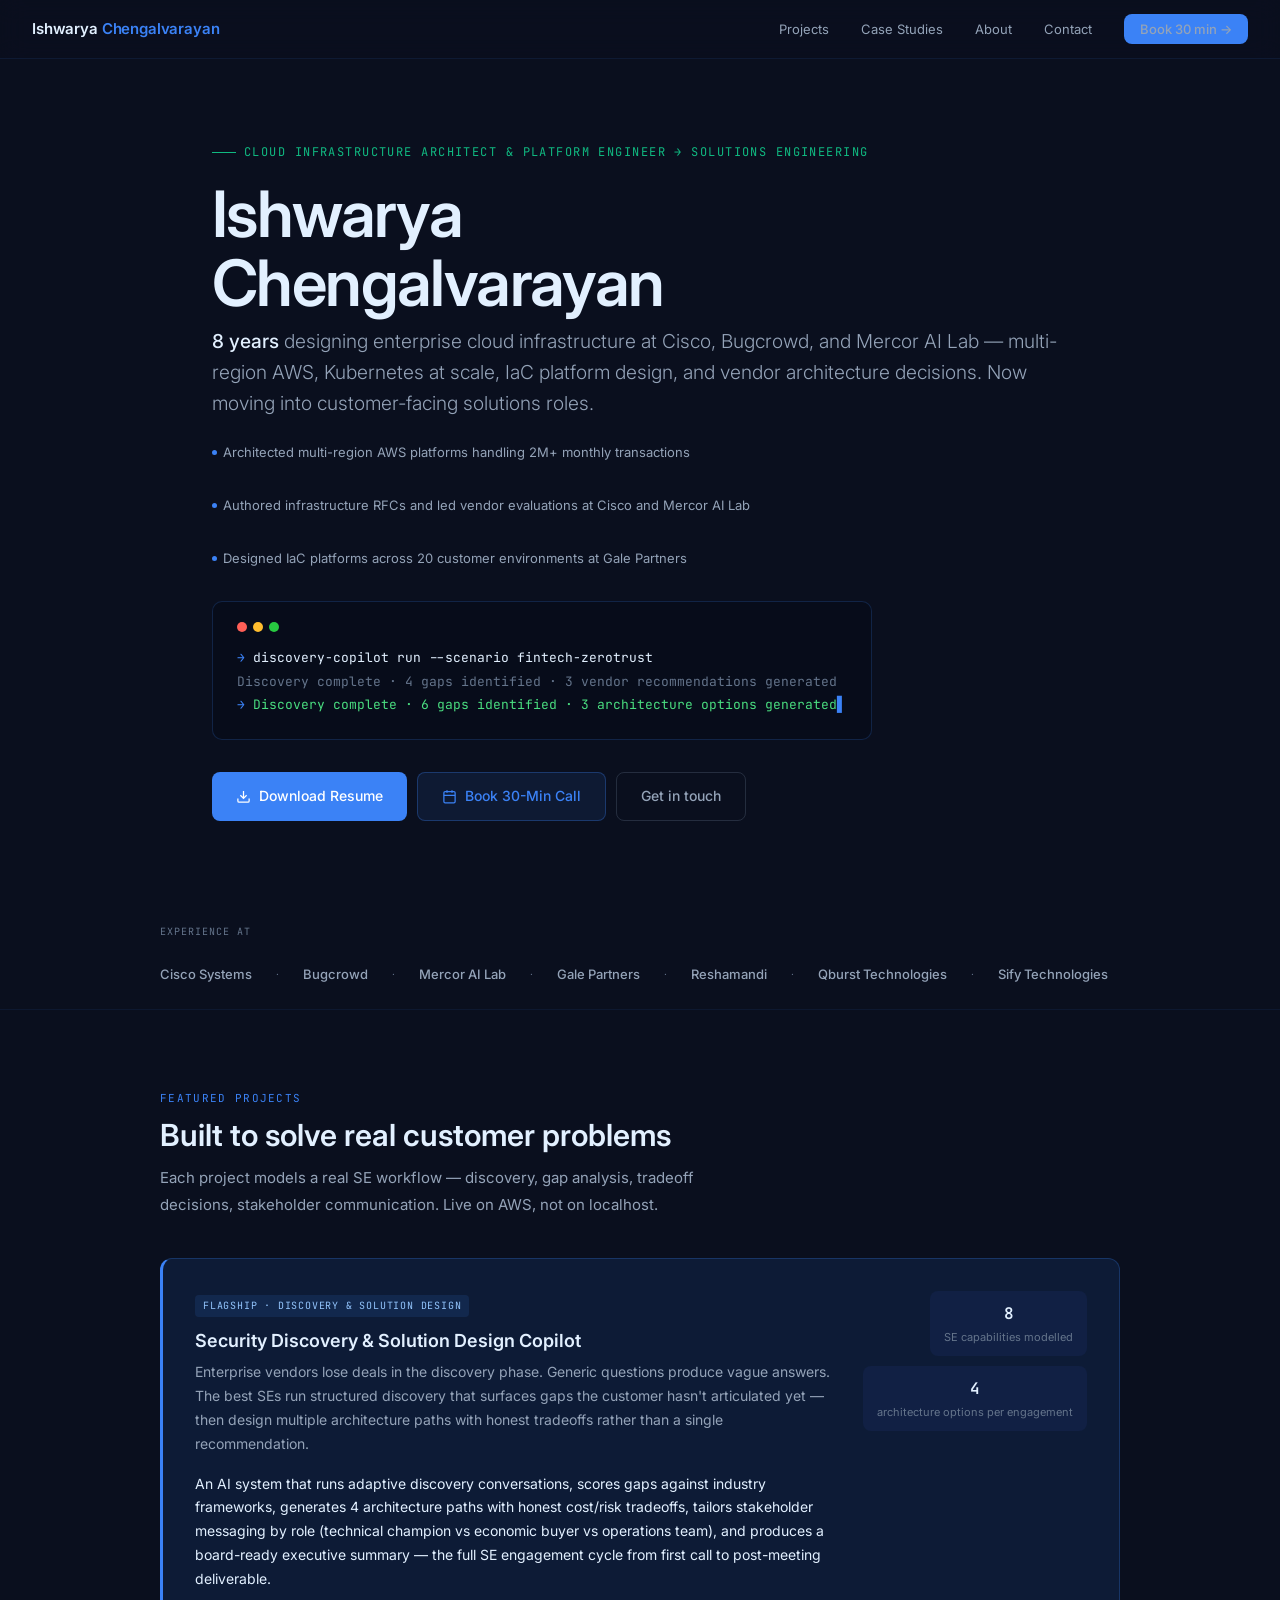
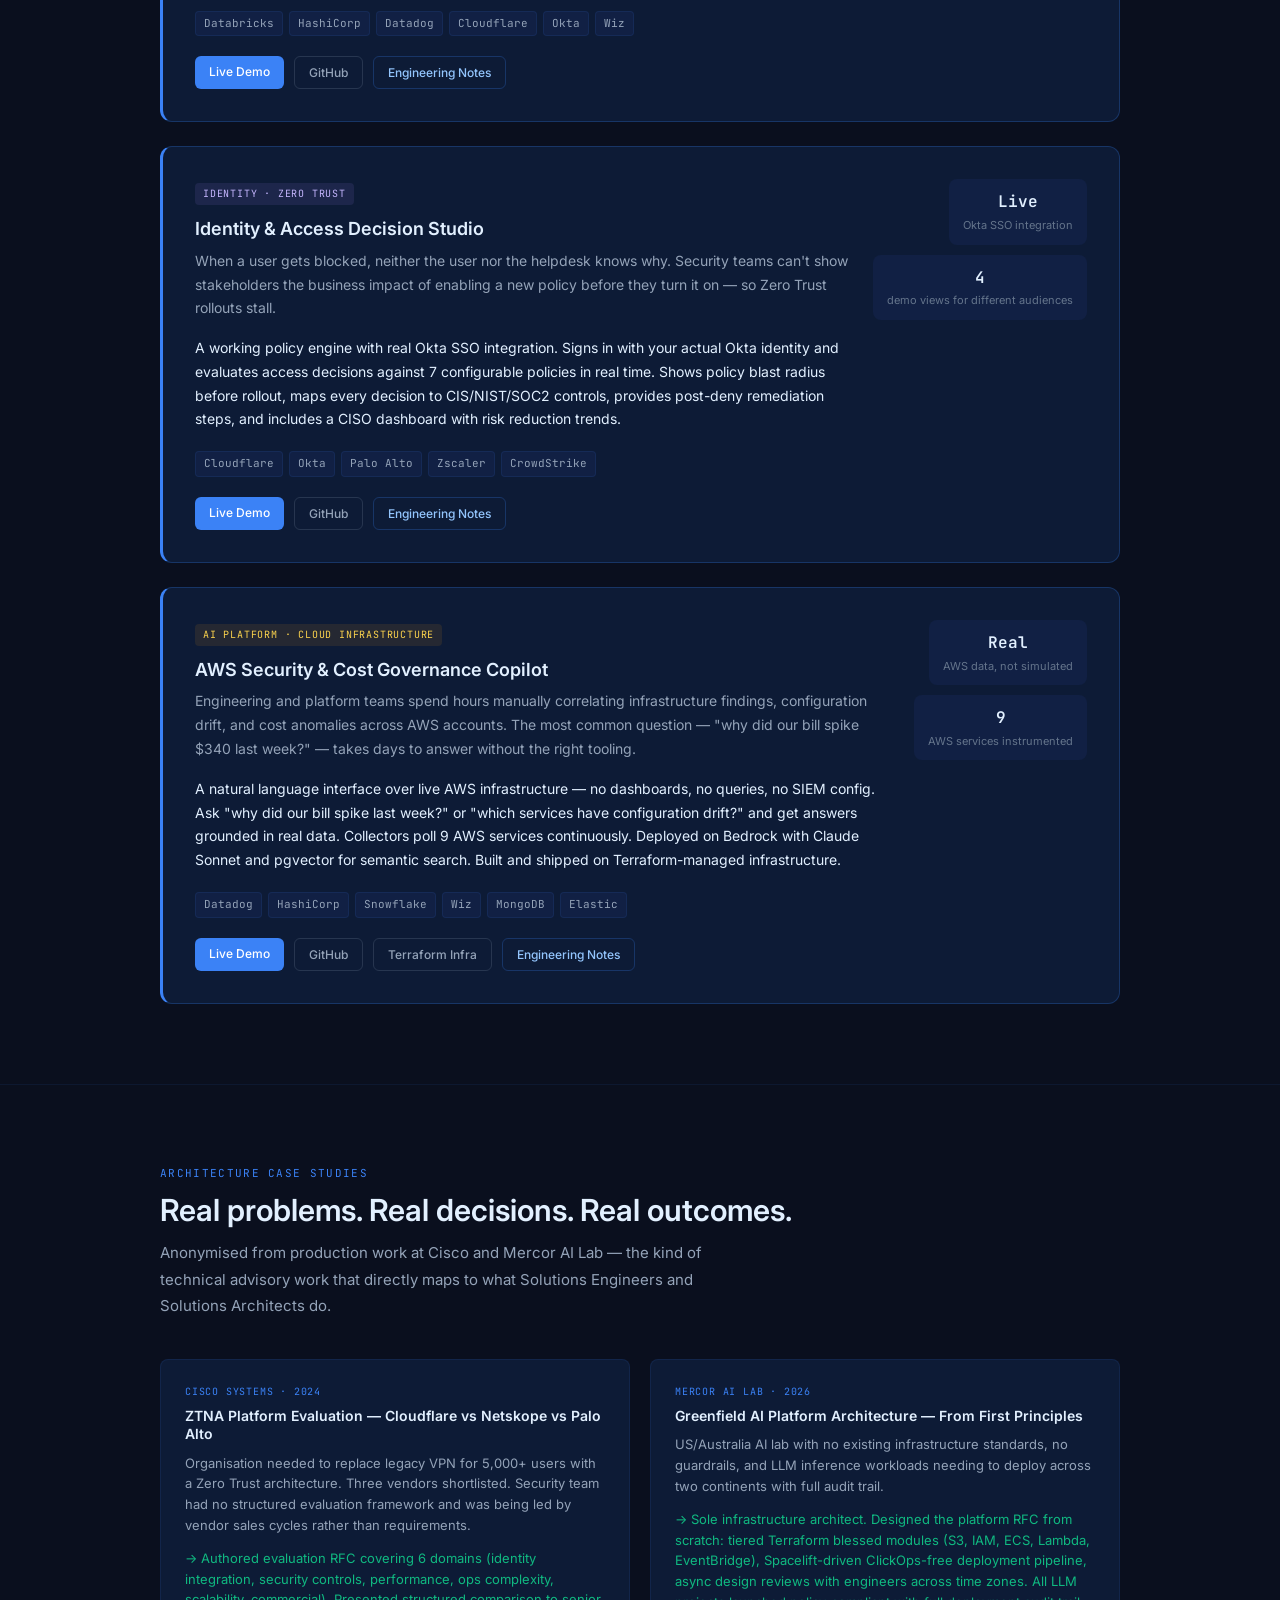
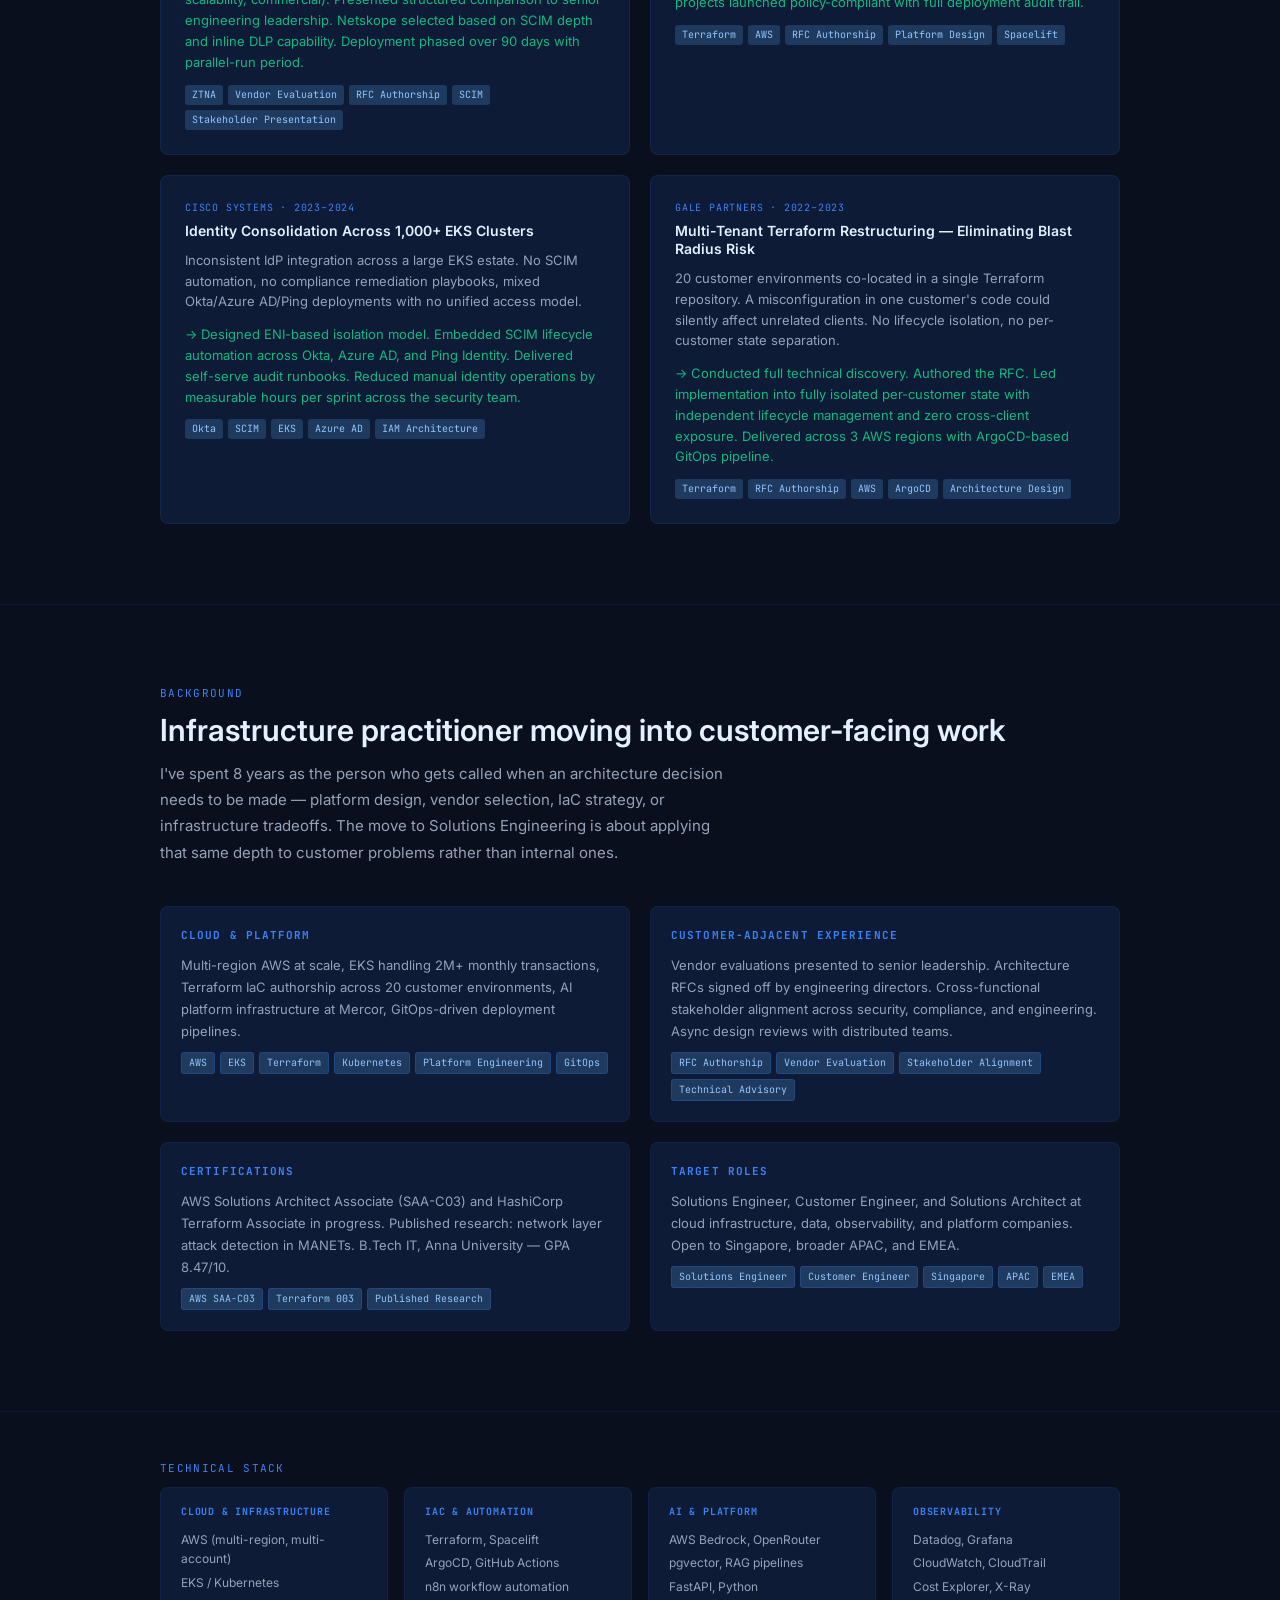
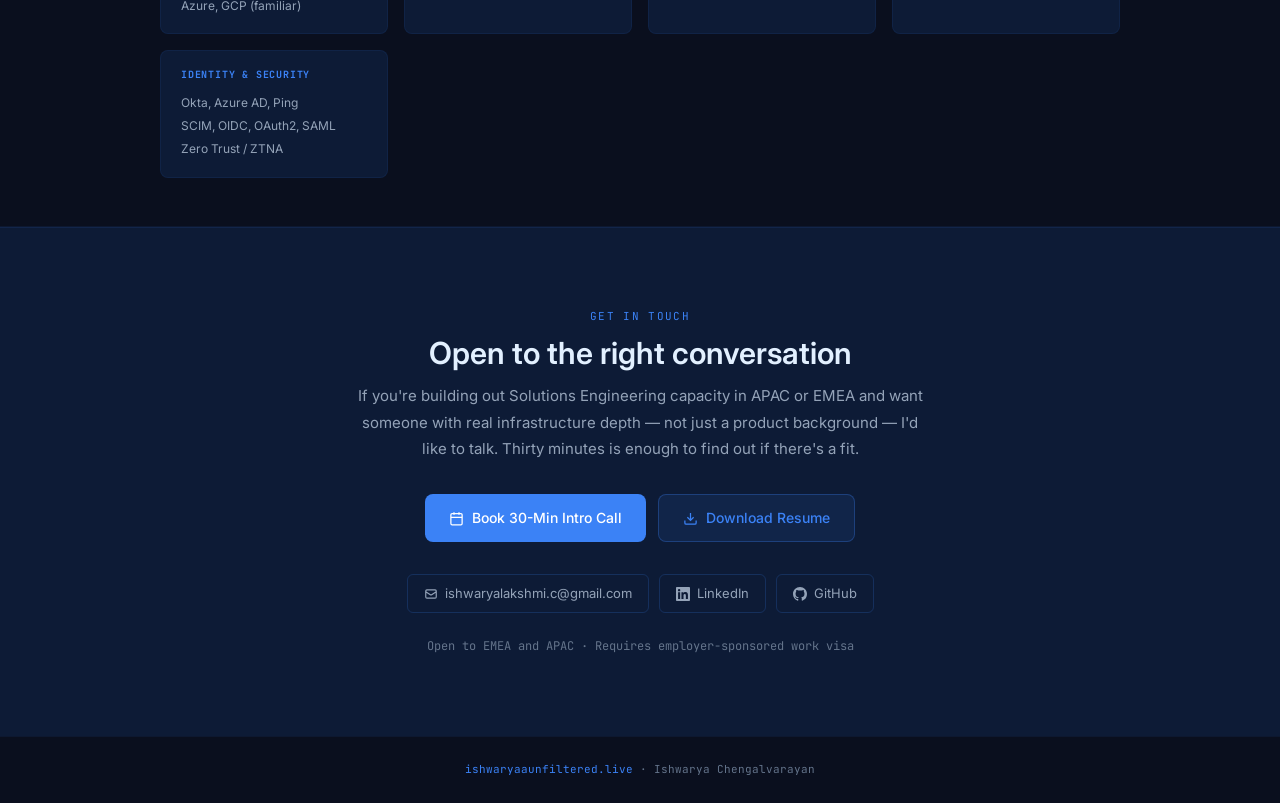
==== index.html @ 7cf8fd57 "Update index.html" ====
<!DOCTYPE html>
<html lang="en">
<head>
  <meta charset="UTF-8" />
  <meta name="viewport" content="width=device-width, initial-scale=1.0" />
  <title>Ishwarya Chengalvarayan — Solutions Engineer | Cloud Infrastructure & Platform</title>
  <meta name="description" content="Cloud Infrastructure Architect with 8+ years at Cisco, Bugcrowd, and Mercor AI Lab. Designed platforms, authored architecture RFCs, evaluated vendors. Transitioning into Solutions Engineering across APAC and EMEA." />
  <link rel="preconnect" href="https://fonts.googleapis.com" />
  <link href="https://fonts.googleapis.com/css2?family=JetBrains+Mono:wght@400;600;700&family=Inter:wght@300;400;500;600&display=swap" rel="stylesheet" />
  <style>
    *, *::before, *::after { box-sizing: border-box; margin: 0; padding: 0; }
    :root {
      --bg:        #0A0F1E;
      --card:      #0D1B36;
      --surface:   #112044;
      --blue:      #3B82F6;
      --blue-dim:  #1E3A5F;
      --green:     #10B981;
      --amber:     #F59E0B;
      --white:     #E2F0FF;
      --slate:     #64748B;
      --slate-l:   #94A3B8;
      --mono:      'JetBrains Mono', monospace;
      --sans:      'Inter', sans-serif;
      --r:         8px;
    }
    html { scroll-behavior: smooth; }
    body { background: var(--bg); color: var(--white); font-family: var(--sans); font-size: 16px; line-height: 1.6; -webkit-font-smoothing: antialiased; }

    /* NAV */
    nav { position: fixed; top: 0; left: 0; right: 0; z-index: 100; display: flex; align-items: center; justify-content: space-between; padding: 1rem 2rem; background: rgba(10,15,30,0.9); backdrop-filter: blur(12px); border-bottom: 1px solid rgba(59,130,246,0.1); }
    .nav-name { font-size: 15px; font-weight: 600; color: var(--white); letter-spacing: -0.01em; }
    .nav-name span { color: var(--blue); }
    .nav-links { display: flex; gap: 2rem; list-style: none; align-items: center; }
    .nav-links a { font-size: 13px; color: var(--slate-l); text-decoration: none; transition: color 0.2s; }
    .nav-links a:hover { color: var(--white); }
    .nav-cta { font-size: 13px; font-weight: 500; padding: 7px 16px; background: var(--blue); color: #fff; border-radius: var(--r); text-decoration: none; transition: background 0.2s; }
    .nav-cta:hover { background: #2563EB; }

    /* HERO */
    .hero { min-height: 100vh; display: flex; flex-direction: column; justify-content: center; padding: 8rem 2rem 4rem; max-width: 920px; margin: 0 auto; }
    .hero-label { font-family: var(--mono); font-size: 12px; color: var(--green); letter-spacing: 0.12em; text-transform: uppercase; margin-bottom: 1rem; display: flex; align-items: center; gap: 8px; }
    .hero-label::before { content: ''; width: 24px; height: 1px; background: var(--green); }
    .hero-name { font-size: clamp(2.4rem, 5vw, 4rem); font-weight: 600; line-height: 1.08; color: var(--white); margin-bottom: 0.6rem; letter-spacing: -0.025em; }
    .hero-role { font-size: clamp(1rem, 2vw, 1.2rem); color: var(--slate-l); margin-bottom: 1.5rem; font-weight: 300; }
    .hero-role strong { color: var(--white); font-weight: 500; }
    .hero-proof { display: flex; gap: 2rem; flex-wrap: wrap; margin-bottom: 2rem; }
    .proof-item { font-size: 13px; color: var(--slate-l); display: flex; align-items: center; gap: 6px; }
    .proof-dot { width: 5px; height: 5px; border-radius: 50%; background: var(--blue); flex-shrink: 0; }

    /* Terminal */
    .terminal { background: #070C1A; border: 1px solid rgba(59,130,246,0.2); border-radius: 10px; padding: 1.25rem 1.5rem; margin-bottom: 2rem; max-width: 660px; }
    .t-bar { display: flex; gap: 6px; margin-bottom: 1rem; }
    .dot { width: 10px; height: 10px; border-radius: 50%; }
    .dot-r { background: #FF5F57; } .dot-y { background: #FFBD2E; } .dot-g { background: #28CA41; }
    .t-line { font-family: var(--mono); font-size: 13px; color: var(--slate-l); margin-bottom: 3px; }
    .t-line .p { color: var(--blue); } .t-line .o { color: #4ADE80; } .t-line .d { color: var(--slate); }
    #tw { font-family: var(--mono); font-size: 13px; color: #4ADE80; min-height: 20px; }
    #tw::after { content: '▋'; animation: blink 1s step-end infinite; color: var(--blue); }
    @keyframes blink { 0%,100%{opacity:1} 50%{opacity:0} }

    /* CTAs */
    .hero-cta { display: flex; gap: 10px; flex-wrap: wrap; }
    .btn { display: inline-flex; align-items: center; gap: 8px; padding: 0.75rem 1.5rem; border-radius: var(--r); font-size: 14px; font-weight: 500; text-decoration: none; transition: all 0.2s; border: none; cursor: pointer; }
    .btn-primary { background: var(--blue); color: #fff; }
    .btn-primary:hover { background: #2563EB; transform: translateY(-1px); }
    .btn-secondary { background: rgba(59,130,246,0.1); color: var(--blue); border: 1px solid rgba(59,130,246,0.3); }
    .btn-secondary:hover { background: rgba(59,130,246,0.2); }
    .btn-ghost { background: transparent; color: var(--slate-l); border: 1px solid rgba(100,116,139,0.3); }
    .btn-ghost:hover { color: var(--white); border-color: var(--blue); }

    /* SECTION BASE */
    section { padding: 5rem 2rem; }
    .container { max-width: 960px; margin: 0 auto; }
    .section-label { font-family: var(--mono); font-size: 11px; color: var(--blue); letter-spacing: 0.12em; text-transform: uppercase; margin-bottom: 0.6rem; }
    .section-title { font-size: clamp(1.4rem, 3vw, 1.9rem); font-weight: 600; color: var(--white); margin-bottom: 0.75rem; line-height: 1.2; }
    .section-sub { font-size: 15px; color: var(--slate-l); max-width: 580px; margin-bottom: 2.5rem; line-height: 1.75; }
    .divider { border: none; border-top: 1px solid rgba(59,130,246,0.08); }

    /* EMPLOYER STRIP */
    .employer-strip { padding: 1.5rem 2rem; border-bottom: 1px solid rgba(59,130,246,0.08); }
    .employer-inner { max-width: 960px; margin: 0 auto; display: flex; align-items: center; gap: 1.5rem; flex-wrap: wrap; }
    .employer-label { font-family: var(--mono); font-size: 10px; color: var(--slate); letter-spacing: 0.1em; text-transform: uppercase; flex-shrink: 0; }
    .employer-list { display: flex; gap: 1.5rem; flex-wrap: wrap; align-items: center; }
    .employer-name { font-size: 13px; color: var(--slate-l); font-weight: 500; }
    .employer-dot { color: var(--slate); font-size: 10px; }

    /* FEATURED PROJECTS */
    .projects-grid { display: grid; grid-template-columns: 1fr; gap: 1.5rem; }
    .project-card { background: var(--card); border: 1px solid rgba(59,130,246,0.12); border-radius: 12px; padding: 2rem; display: grid; grid-template-columns: 1fr auto; gap: 1.5rem; align-items: start; transition: border-color 0.2s; }
    .project-card:hover { border-color: rgba(59,130,246,0.35); }
    .project-card.flagship { border-color: rgba(59,130,246,0.25); border-left: 3px solid var(--blue); }
    .project-tag { font-family: var(--mono); font-size: 10px; letter-spacing: 0.08em; text-transform: uppercase; padding: 3px 8px; border-radius: 4px; display: inline-block; margin-bottom: 0.75rem; }
    .tag-flagship { background: rgba(59,130,246,0.12); color: #93C5FD; }
    .tag-security { background: rgba(16,185,129,0.1); color: #6EE7B7; }
    .tag-identity { background: rgba(167,139,250,0.1); color: #C4B5FD; }
    .tag-ai { background: rgba(245,158,11,0.1); color: #FCD34D; }
    .project-title { font-size: 18px; font-weight: 600; color: var(--white); margin-bottom: 0.5rem; line-height: 1.3; }
    .project-problem { font-size: 14px; color: var(--slate-l); line-height: 1.7; margin-bottom: 1rem; }
    .project-what { font-size: 14px; color: var(--white); line-height: 1.7; margin-bottom: 1.25rem; }
    .project-targets { display: flex; flex-wrap: wrap; gap: 6px; margin-bottom: 1.25rem; }
    .target-tag { font-size: 11px; font-family: var(--mono); padding: 3px 8px; border-radius: 4px; background: var(--surface); color: var(--slate-l); border: 1px solid rgba(59,130,246,0.1); }
    .project-links { display: flex; gap: 10px; flex-wrap: wrap; }
    .project-link { font-size: 12px; font-weight: 500; padding: 6px 14px; border-radius: 6px; text-decoration: none; transition: all 0.15s; }
    .link-demo { background: var(--blue); color: #fff; }
    .link-demo:hover { background: #2563EB; }
    .link-github { background: transparent; color: var(--slate-l); border: 1px solid rgba(100,116,139,0.3); }
    .link-github:hover { color: var(--white); border-color: var(--blue); }
    .link-notes { background: transparent; color: #93C5FD; border: 1px solid rgba(59,130,246,0.25); }
    .link-notes:hover { color: var(--white); border-color: var(--blue); background: rgba(59,130,246,0.08); }
    .project-side { display: flex; flex-direction: column; gap: 10px; align-items: flex-end; min-width: 140px; }
    .metric-box { text-align: center; background: var(--surface); border-radius: var(--r); padding: 10px 14px; min-width: 110px; }
    .metric-val { font-family: var(--mono); font-size: 16px; font-weight: 600; color: var(--white); }
    .metric-label { font-size: 11px; color: var(--slate); margin-top: 2px; }
    @media(max-width:700px){ .project-card { grid-template-columns: 1fr; } .project-side { align-items: flex-start; flex-direction: row; } }

    /* CASE STUDIES */
    .cases-grid { display: grid; grid-template-columns: 1fr 1fr; gap: 1.25rem; }
    @media(max-width:640px){ .cases-grid { grid-template-columns: 1fr; } }
    .case-card { background: var(--card); border: 1px solid rgba(59,130,246,0.1); border-radius: var(--r); padding: 1.5rem; }
    .case-company { font-family: var(--mono); font-size: 10px; color: var(--blue); text-transform: uppercase; letter-spacing: 0.08em; margin-bottom: 0.4rem; }
    .case-title { font-size: 14px; font-weight: 600; color: var(--white); margin-bottom: 0.6rem; line-height: 1.3; }
    .case-problem { font-size: 13px; color: var(--slate-l); line-height: 1.6; margin-bottom: 0.75rem; }
    .case-outcome { font-size: 13px; color: var(--green); }
    .case-outcome::before { content: '→ '; }
    .case-skills { display: flex; flex-wrap: wrap; gap: 5px; margin-top: 0.75rem; }
    .case-skill { font-family: var(--mono); font-size: 10px; padding: 2px 7px; border-radius: 3px; background: var(--blue-dim); color: #93C5FD; }

    /* ABOUT */
    .about-grid { display: grid; grid-template-columns: 1fr 1fr; gap: 1.25rem; }
    @media(max-width:640px){ .about-grid { grid-template-columns: 1fr; } }
    .about-block { background: var(--card); border: 1px solid rgba(59,130,246,0.08); border-radius: var(--r); padding: 1.25rem; }
    .about-block h3 { font-family: var(--mono); font-size: 11px; color: var(--blue); letter-spacing: 0.1em; text-transform: uppercase; margin-bottom: 0.6rem; }
    .about-block p { font-size: 13px; color: var(--slate-l); line-height: 1.7; }
    .tag-list { display: flex; flex-wrap: wrap; gap: 5px; margin-top: 0.6rem; }
    .tag { font-family: var(--mono); font-size: 10px; padding: 2px 7px; border-radius: 3px; background: var(--blue-dim); color: #93C5FD; border: 1px solid rgba(59,130,246,0.2); }

    /* SKILLS - condensed */
    .skills-row { display: grid; grid-template-columns: repeat(auto-fill, minmax(180px, 1fr)); gap: 1rem; }
    .skill-group { background: var(--card); border: 1px solid rgba(59,130,246,0.08); border-radius: var(--r); padding: 1rem 1.25rem; }
    .skill-group h4 { font-family: var(--mono); font-size: 10px; color: var(--blue); text-transform: uppercase; letter-spacing: 0.08em; margin-bottom: 0.5rem; }
    .skill-group ul { list-style: none; }
    .skill-group li { font-size: 12px; color: var(--slate-l); padding: 2px 0; }
    .cert-row { display: flex; flex-wrap: wrap; gap: 8px; margin-top: 1.5rem; }
    .cert { display: flex; align-items: center; gap: 7px; background: var(--card); border: 1px solid rgba(59,130,246,0.12); border-radius: 6px; padding: 6px 12px; font-size: 12px; color: var(--slate-l); }
    .cert-dot { width: 6px; height: 6px; border-radius: 50%; background: var(--blue); flex-shrink: 0; }
    .cert-status { font-family: var(--mono); font-size: 10px; color: var(--blue); margin-left: 3px; }

    /* CONTACT */
    .contact-wrap { max-width: 620px; margin: 0 auto; text-align: center; }
    .contact-wrap .section-sub { margin: 0.75rem auto 2rem; }
    .cta-group { display: flex; justify-content: center; gap: 12px; flex-wrap: wrap; margin-bottom: 2rem; }
    .contact-links { display: flex; justify-content: center; gap: 10px; flex-wrap: wrap; }
    .contact-link { display: inline-flex; align-items: center; gap: 7px; padding: 8px 16px; border-radius: 6px; font-size: 13px; text-decoration: none; border: 1px solid rgba(59,130,246,0.2); color: var(--slate-l); transition: all 0.2s; }
    .contact-link:hover { color: var(--white); border-color: var(--blue); }
    .contact-link svg { width: 14px; height: 14px; }
    .visa-note { font-size: 12px; color: var(--slate); margin-top: 1.5rem; font-family: var(--mono); }

    footer { padding: 1.5rem 2rem; text-align: center; font-family: var(--mono); font-size: 11px; color: var(--slate); border-top: 1px solid rgba(59,130,246,0.08); }
    footer a { color: var(--blue); text-decoration: none; }

    @media(max-width:640px){ nav { padding: 1rem; } .nav-links { display: none; } .hero { padding: 7rem 1.25rem 3rem; } section { padding: 3.5rem 1.25rem; } .employer-strip { padding: 1.25rem; } }
    @media(prefers-reduced-motion:reduce){ *,*::before,*::after { animation:none!important; transition:none!important; } }
  </style>
</head>
<body>

<!-- NAV -->
<nav>
  <span class="nav-name">Ishwarya <span>Chengalvarayan</span></span>
  <ul class="nav-links">
    <li><a href="#projects">Projects</a></li>
    <li><a href="#cases">Case Studies</a></li>
    <li><a href="#about">About</a></li>
    <li><a href="#contact">Contact</a></li>
    <li><a class="nav-cta" href="https://calendly.com/ishwaryalakshmi-c/30min" target="_blank">Book 30 min →</a></li>
  </ul>
</nav>

<!-- HERO -->
<section class="hero">
  <div class="hero-label">Cloud Infrastructure Architect &amp; Platform Engineer → Solutions Engineering</div>
  <h1 class="hero-name">Ishwarya<br>Chengalvarayan</h1>
  <p class="hero-role"><strong>8 years</strong> designing enterprise cloud infrastructure at Cisco, Bugcrowd, and Mercor AI Lab — multi-region AWS, Kubernetes at scale, IaC platform design, and vendor architecture decisions. Now moving into customer-facing solutions roles.</p>

  <div class="hero-proof">
    <span class="proof-item"><span class="proof-dot"></span>Architected multi-region AWS platforms handling 2M+ monthly transactions</span>
    <span class="proof-item"><span class="proof-dot"></span>Authored infrastructure RFCs and led vendor evaluations at Cisco and Mercor AI Lab</span>
    <span class="proof-item"><span class="proof-dot"></span>Designed IaC platforms across 20 customer environments at Gale Partners</span>
  </div>

  <div class="terminal">
    <div class="t-bar"><div class="dot dot-r"></div><div class="dot dot-y"></div><div class="dot dot-g"></div></div>
    <div class="t-line"><span class="p">→ </span><span style="color:var(--white)">discovery-copilot run --scenario fintech-zerotrust</span></div>
    <div class="t-line"><span class="d">  Discovery complete · 4 gaps identified · 3 vendor recommendations generated</span></div>
    <div class="t-line"><span class="p">→ </span><span class="o" id="tw"></span></div>
  </div>

  <div class="hero-cta">
    <a href="CV_Ishwarya.pdf" download class="btn btn-primary">
      <svg width="15" height="15" fill="none" stroke="currentColor" stroke-width="2" viewBox="0 0 24 24"><path d="M21 15v4a2 2 0 01-2 2H5a2 2 0 01-2-2v-4M7 10l5 5 5-5M12 15V3"/></svg>
      Download Resume
    </a>
    <a href="https://calendly.com/ishwaryalakshmi-c/30min" target="_blank" class="btn btn-secondary">
      <svg width="15" height="15" fill="none" stroke="currentColor" stroke-width="2" viewBox="0 0 24 24"><rect x="3" y="4" width="18" height="18" rx="2"/><path d="M16 2v4M8 2v4M3 10h18"/></svg>
      Book 30-Min Call
    </a>
    <a href="mailto:ishwaryalakshmi.c@gmail.com" class="btn btn-ghost">Get in touch</a>
  </div>
</section>

<!-- EMPLOYER STRIP -->
<div class="employer-strip">
  <div class="employer-inner">
    <span class="employer-label">Experience at</span>
    <div class="employer-list">
      <span class="employer-name">Cisco Systems</span><span class="employer-dot">·</span>
      <span class="employer-name">Bugcrowd</span><span class="employer-dot">·</span>
      <span class="employer-name">Mercor AI Lab</span><span class="employer-dot">·</span>
      <span class="employer-name">Gale Partners</span><span class="employer-dot">·</span>
      <span class="employer-name">Reshamandi</span><span class="employer-dot">·</span>
      <span class="employer-name">Qburst Technologies</span><span class="employer-dot">·</span>
      <span class="employer-name">Sify Technologies</span>
    </div>
  </div>
</div>

<!-- FEATURED PROJECTS -->
<section id="projects">
  <div class="container">
    <p class="section-label">Featured Projects</p>
    <h2 class="section-title">Built to solve real customer problems</h2>
    <p class="section-sub">Each project models a real SE workflow — discovery, gap analysis, tradeoff decisions, stakeholder communication. Live on AWS, not on localhost.</p>

    <div class="projects-grid">

      <!-- Project 1: Discovery Copilot -->
      <div class="project-card flagship">
        <div>
          <span class="project-tag tag-flagship">Flagship · Discovery &amp; Solution Design</span>
          <h3 class="project-title">Security Discovery & Solution Design Copilot</h3>
          <p class="project-problem">Enterprise vendors lose deals in the discovery phase. Generic questions produce vague answers. The best SEs run structured discovery that surfaces gaps the customer hasn't articulated yet — then design multiple architecture paths with honest tradeoffs rather than a single recommendation.</p>
          <p class="project-what">An AI system that runs adaptive discovery conversations, scores gaps against industry frameworks, generates 4 architecture paths with honest cost/risk tradeoffs, tailors stakeholder messaging by role (technical champion vs economic buyer vs operations team), and produces a board-ready executive summary — the full SE engagement cycle from first call to post-meeting deliverable.</p>
          <div class="project-targets">
            <span class="target-tag">Databricks</span><span class="target-tag">HashiCorp</span><span class="target-tag">Datadog</span>
            <span class="target-tag">Cloudflare</span><span class="target-tag">Okta</span><span class="target-tag">Wiz</span>
          </div>
          <div class="project-links">
            <a class="project-link link-demo" href="https://youtu.be/-ubImHlkv9s" target="_blank">Live Demo</a>
            <a class="project-link link-github" href="https://github.com/IshwaryaLakshmiC/security-discovery-copilot" target="_blank">GitHub</a>
            <a class="project-link link-notes" href="projects/discovery-copilot/engineering-notes/">Engineering Notes</a>
          </div>
        </div>
        <div class="project-side">
          <div class="metric-box"><div class="metric-val">8</div><div class="metric-label">SE capabilities modelled</div></div>
          <div class="metric-box"><div class="metric-val">4</div><div class="metric-label">architecture options per engagement</div></div>
        </div>
      </div>

      <!-- Project 2: Identity & Access Decision Studio -->
      <div class="project-card flagship">
        <div>
          <span class="project-tag tag-identity">Identity · Zero Trust</span>
          <h3 class="project-title">Identity &amp; Access Decision Studio</h3>
          <p class="project-problem">When a user gets blocked, neither the user nor the helpdesk knows why. Security teams can't show stakeholders the business impact of enabling a new policy before they turn it on — so Zero Trust rollouts stall.</p>
          <p class="project-what">A working policy engine with real Okta SSO integration. Signs in with your actual Okta identity and evaluates access decisions against 7 configurable policies in real time. Shows policy blast radius before rollout, maps every decision to CIS/NIST/SOC2 controls, provides post-deny remediation steps, and includes a CISO dashboard with risk reduction trends.</p>
          <div class="project-targets">
            <span class="target-tag">Cloudflare</span><span class="target-tag">Okta</span><span class="target-tag">Palo Alto</span>
            <span class="target-tag">Zscaler</span><span class="target-tag">CrowdStrike</span>
          </div>
          <div class="project-links">
            <a class="project-link link-demo" href="https://youtu.be/Z7eRE-9FBak" target="_blank">Live Demo</a>
            <a class="project-link link-github" href="https://github.com/IshwaryaLakshmiC/identity-access-decision-studio" target="_blank">GitHub</a>
            <a class="project-link link-notes" href="projects/identity-access/engineering-notes/">Engineering Notes</a>
          </div>
        </div>
        <div class="project-side">
          <div class="metric-box"><div class="metric-val">Live</div><div class="metric-label">Okta SSO integration</div></div>
          <div class="metric-box"><div class="metric-val">4</div><div class="metric-label">demo views for different audiences</div></div>
        </div>
      </div>

      <!-- Project 3: Governance Copilot -->
      <div class="project-card flagship">
        <div>
          <span class="project-tag tag-ai">AI Platform · Cloud Infrastructure</span>
          <h3 class="project-title">AWS Security & Cost Governance Copilot</h3>
          <p class="project-problem">Engineering and platform teams spend hours manually correlating infrastructure findings, configuration drift, and cost anomalies across AWS accounts. The most common question — "why did our bill spike $340 last week?" — takes days to answer without the right tooling.</p>
          <p class="project-what">A natural language interface over live AWS infrastructure — no dashboards, no queries, no SIEM config. Ask "why did our bill spike last week?" or "which services have configuration drift?" and get answers grounded in real data. Collectors poll 9 AWS services continuously. Deployed on Bedrock with Claude Sonnet and pgvector for semantic search. Built and shipped on Terraform-managed infrastructure.</p>
          <div class="project-targets">
            <span class="target-tag">Datadog</span><span class="target-tag">HashiCorp</span><span class="target-tag">Snowflake</span>
            <span class="target-tag">Wiz</span><span class="target-tag">MongoDB</span><span class="target-tag">Elastic</span>
          </div>
          <div class="project-links">
            <a class="project-link link-demo" href="https://youtu.be/4oly4c6KHXA" target="_blank">Live Demo</a>
            <a class="project-link link-github" href="https://github.com/IshwaryaLakshmiC/aws-governance-copilot" target="_blank">GitHub</a>
            <a class="project-link link-github" href="https://github.com/IshwaryaLakshmiC/cloud-security-platform-infra" target="_blank">Terraform Infra</a>
            <a class="project-link link-notes" href="projects/governance/engineering-notes/">Engineering Notes</a>
          </div>
        </div>
        <div class="project-side">
          <div class="metric-box"><div class="metric-val">Real</div><div class="metric-label">AWS data, not simulated</div></div>
          <div class="metric-box"><div class="metric-val">9</div><div class="metric-label">AWS services instrumented</div></div>
        </div>
      </div>

    </div>
  </div>
</section>

<hr class="divider" />

<!-- ARCHITECTURE CASE STUDIES -->
<section id="cases">
  <div class="container">
    <p class="section-label">Architecture Case Studies</p>
    <h2 class="section-title">Real problems. Real decisions. Real outcomes.</h2>
    <p class="section-sub">Anonymised from production work at Cisco and Mercor AI Lab — the kind of technical advisory work that directly maps to what Solutions Engineers and Solutions Architects do.</p>

    <div class="cases-grid">

      <div class="case-card">
        <div class="case-company">Cisco Systems · 2024</div>
        <h3 class="case-title">ZTNA Platform Evaluation — Cloudflare vs Netskope vs Palo Alto</h3>
        <p class="case-problem">Organisation needed to replace legacy VPN for 5,000+ users with a Zero Trust architecture. Three vendors shortlisted. Security team had no structured evaluation framework and was being led by vendor sales cycles rather than requirements.</p>
        <p class="case-outcome">Authored evaluation RFC covering 6 domains (identity integration, security controls, performance, ops complexity, scalability, commercial). Presented structured comparison to senior engineering leadership. Netskope selected based on SCIM depth and inline DLP capability. Deployment phased over 90 days with parallel-run period.</p>
        <div class="case-skills">
          <span class="case-skill">ZTNA</span><span class="case-skill">Vendor Evaluation</span><span class="case-skill">RFC Authorship</span>
          <span class="case-skill">SCIM</span><span class="case-skill">Stakeholder Presentation</span>
        </div>
      </div>

      <div class="case-card">
        <div class="case-company">Mercor AI Lab · 2026</div>
        <h3 class="case-title">Greenfield AI Platform Architecture — From First Principles</h3>
        <p class="case-problem">US/Australia AI lab with no existing infrastructure standards, no guardrails, and LLM inference workloads needing to deploy across two continents with full audit trail.</p>
        <p class="case-outcome">Sole infrastructure architect. Designed the platform RFC from scratch: tiered Terraform blessed modules (S3, IAM, ECS, Lambda, EventBridge), Spacelift-driven ClickOps-free deployment pipeline, async design reviews with engineers across time zones. All LLM projects launched policy-compliant with full deployment audit trail.</p>
        <div class="case-skills">
          <span class="case-skill">Terraform</span><span class="case-skill">AWS</span><span class="case-skill">RFC Authorship</span>
          <span class="case-skill">Platform Design</span><span class="case-skill">Spacelift</span>
        </div>
      </div>

      <div class="case-card">
        <div class="case-company">Cisco Systems · 2023–2024</div>
        <h3 class="case-title">Identity Consolidation Across 1,000+ EKS Clusters</h3>
        <p class="case-problem">Inconsistent IdP integration across a large EKS estate. No SCIM automation, no compliance remediation playbooks, mixed Okta/Azure AD/Ping deployments with no unified access model.</p>
        <p class="case-outcome">Designed ENI-based isolation model. Embedded SCIM lifecycle automation across Okta, Azure AD, and Ping Identity. Delivered self-serve audit runbooks. Reduced manual identity operations by measurable hours per sprint across the security team.</p>
        <div class="case-skills">
          <span class="case-skill">Okta</span><span class="case-skill">SCIM</span><span class="case-skill">EKS</span>
          <span class="case-skill">Azure AD</span><span class="case-skill">IAM Architecture</span>
        </div>
      </div>

      <div class="case-card">
        <div class="case-company">Gale Partners · 2022–2023</div>
        <h3 class="case-title">Multi-Tenant Terraform Restructuring — Eliminating Blast Radius Risk</h3>
        <p class="case-problem">20 customer environments co-located in a single Terraform repository. A misconfiguration in one customer's code could silently affect unrelated clients. No lifecycle isolation, no per-customer state separation.</p>
        <p class="case-outcome">Conducted full technical discovery. Authored the RFC. Led implementation into fully isolated per-customer state with independent lifecycle management and zero cross-client exposure. Delivered across 3 AWS regions with ArgoCD-based GitOps pipeline.</p>
        <div class="case-skills">
          <span class="case-skill">Terraform</span><span class="case-skill">RFC Authorship</span><span class="case-skill">AWS</span>
          <span class="case-skill">ArgoCD</span><span class="case-skill">Architecture Design</span>
        </div>
      </div>

    </div>
  </div>
</section>

<hr class="divider" />

<!-- ABOUT -->
<section id="about">
  <div class="container">
    <p class="section-label">Background</p>
    <h2 class="section-title">Infrastructure practitioner moving into customer-facing work</h2>
    <p class="section-sub">I've spent 8 years as the person who gets called when an architecture decision needs to be made — platform design, vendor selection, IaC strategy, or infrastructure tradeoffs. The move to Solutions Engineering is about applying that same depth to customer problems rather than internal ones.</p>

    <div class="about-grid">
      <div class="about-block">
        <h3>Cloud &amp; Platform</h3>
        <p>Multi-region AWS at scale, EKS handling 2M+ monthly transactions, Terraform IaC authorship across 20 customer environments, AI platform infrastructure at Mercor, GitOps-driven deployment pipelines.</p>
        <div class="tag-list">
          <span class="tag">AWS</span><span class="tag">EKS</span><span class="tag">Terraform</span>
          <span class="tag">Kubernetes</span><span class="tag">Platform Engineering</span><span class="tag">GitOps</span>
        </div>
      </div>
      <div class="about-block">
        <h3>Customer-Adjacent Experience</h3>
        <p>Vendor evaluations presented to senior leadership. Architecture RFCs signed off by engineering directors. Cross-functional stakeholder alignment across security, compliance, and engineering. Async design reviews with distributed teams.</p>
        <div class="tag-list">
          <span class="tag">RFC Authorship</span><span class="tag">Vendor Evaluation</span>
          <span class="tag">Stakeholder Alignment</span><span class="tag">Technical Advisory</span>
        </div>
      </div>
      <div class="about-block">
        <h3>Certifications</h3>
        <p>AWS Solutions Architect Associate (SAA-C03) and HashiCorp Terraform Associate in progress. Published research: network layer attack detection in MANETs. B.Tech IT, Anna University — GPA 8.47/10.</p>
        <div class="tag-list">
          <span class="tag">AWS SAA-C03</span><span class="tag">Terraform 003</span><span class="tag">Published Research</span>
        </div>
      </div>
      <div class="about-block">
        <h3>Target Roles</h3>
        <p>Solutions Engineer, Customer Engineer, and Solutions Architect at cloud infrastructure, data, observability, and platform companies. Open to Singapore, broader APAC, and EMEA.</p>
        <div class="tag-list">
          <span class="tag">Solutions Engineer</span><span class="tag">Customer Engineer</span>
          <span class="tag">Singapore</span><span class="tag">APAC</span><span class="tag">EMEA</span>
        </div>
      </div>
    </div>
  </div>
</section>

<hr class="divider" />

<!-- SKILLS — condensed -->
<section id="skills" style="padding-top:3rem;padding-bottom:3rem">
  <div class="container">
    <p class="section-label">Technical Stack</p>
    <div class="skills-row">
      <div class="skill-group">
        <h4>Cloud & Infrastructure</h4>
        <ul>
          <li>AWS (multi-region, multi-account)</li>
          <li>EKS / Kubernetes</li>
          <li>Azure, GCP (familiar)</li>
        </ul>
      </div>
      <div class="skill-group">
        <h4>IaC & Automation</h4>
        <ul>
          <li>Terraform, Spacelift</li>
          <li>ArgoCD, GitHub Actions</li>
          <li>n8n workflow automation</li>
        </ul>
      </div>
      <div class="skill-group">
        <h4>AI & Platform</h4>
        <ul>
          <li>AWS Bedrock, OpenRouter</li>
          <li>pgvector, RAG pipelines</li>
          <li>FastAPI, Python</li>
        </ul>
      </div>
      <div class="skill-group">
        <h4>Observability</h4>
        <ul>
          <li>Datadog, Grafana</li>
          <li>CloudWatch, CloudTrail</li>
          <li>Cost Explorer, X-Ray</li>
        </ul>
      </div>
      <div class="skill-group">
        <h4>Identity & Security</h4>
        <ul>
          <li>Okta, Azure AD, Ping</li>
          <li>SCIM, OIDC, OAuth2, SAML</li>
          <li>Zero Trust / ZTNA</li>
        </ul>
      </div>
    </div>
  </div>
</section>

<hr class="divider" />

<!-- CONTACT -->
<section id="contact" style="background:var(--card);border-top:1px solid rgba(59,130,246,0.1)">
  <div class="container">
    <div class="contact-wrap">
      <p class="section-label">Get in touch</p>
      <h2 class="section-title">Open to the right conversation</h2>
      <p class="section-sub">If you're building out Solutions Engineering capacity in APAC or EMEA and want someone with real infrastructure depth — not just a product background — I'd like to talk. Thirty minutes is enough to find out if there's a fit.</p>

      <div class="cta-group">
        <a href="https://calendly.com/ishwaryalakshmi-c/30min" target="_blank" class="btn btn-primary">
          <svg width="15" height="15" fill="none" stroke="currentColor" stroke-width="2" viewBox="0 0 24 24"><rect x="3" y="4" width="18" height="18" rx="2"/><path d="M16 2v4M8 2v4M3 10h18"/></svg>
          Book 30-Min Intro Call
        </a>
        <a href="CV_Ishwarya.pdf" download class="btn btn-secondary">
          <svg width="15" height="15" fill="none" stroke="currentColor" stroke-width="2" viewBox="0 0 24 24"><path d="M21 15v4a2 2 0 01-2 2H5a2 2 0 01-2-2v-4M7 10l5 5 5-5M12 15V3"/></svg>
          Download Resume
        </a>
      </div>

      <div class="contact-links">
        <a class="contact-link" href="mailto:ishwaryalakshmi.c@gmail.com">
          <svg fill="none" stroke="currentColor" stroke-width="2" viewBox="0 0 24 24"><path d="M3 8l7.89 5.26a2 2 0 002.22 0L21 8M5 19h14a2 2 0 002-2V7a2 2 0 00-2-2H5a2 2 0 00-2 2v10a2 2 0 002 2z"/></svg>
          ishwaryalakshmi.c@gmail.com
        </a>
        <a class="contact-link" href="https://www.linkedin.com/in/ishwaryachengalvarayan/" target="_blank">
          <svg fill="currentColor" viewBox="0 0 24 24"><path d="M20.447 20.452h-3.554v-5.569c0-1.328-.027-3.037-1.852-3.037-1.853 0-2.136 1.445-2.136 2.939v5.667H9.351V9h3.414v1.561h.046c.477-.9 1.637-1.85 3.37-1.85 3.601 0 4.267 2.37 4.267 5.455v6.286zM5.337 7.433a2.062 2.062 0 0 1-2.063-2.065 2.064 2.064 0 1 1 2.063 2.065zm1.782 13.019H3.555V9h3.564v11.452zM22.225 0H1.771C.792 0 0 .774 0 1.729v20.542C0 23.227.792 24 1.771 24h20.451C23.2 24 24 23.227 24 22.271V1.729C24 .774 23.2 0 22.222 0h.003z"/></svg>
          LinkedIn
        </a>
        <a class="contact-link" href="https://github.com/IshwaryaLakshmiC" target="_blank">
          <svg fill="currentColor" viewBox="0 0 24 24"><path d="M12 0C5.37 0 0 5.37 0 12c0 5.31 3.435 9.795 8.205 11.385.6.105.825-.255.825-.57 0-.285-.015-1.23-.015-2.235-3.015.555-3.795-.735-4.035-1.41-.135-.345-.72-1.41-1.23-1.695-.42-.225-1.02-.78-.015-.795.945-.015 1.62.87 1.845 1.23 1.08 1.815 2.805 1.305 3.495.99.105-.78.42-1.305.765-1.605-2.67-.3-5.46-1.335-5.46-5.925 0-1.305.465-2.385 1.23-3.225-.12-.3-.54-1.53.12-3.18 0 0 1.005-.315 3.3 1.23.96-.27 1.98-.405 3-.405s2.04.135 3 .405c2.295-1.56 3.3-1.23 3.3-1.23.66 1.65.24 2.88.12 3.18.765.84 1.23 1.905 1.23 3.225 0 4.605-2.805 5.625-5.475 5.925.435.375.81 1.095.81 2.22 0 1.605-.015 2.895-.015 3.3 0 .315.225.69.825.57A12.02 12.02 0 0 0 24 12c0-6.63-5.37-12-12-12z"/></svg>
          GitHub
        </a>
      </div>
      <p class="visa-note">Open to EMEA and APAC · Requires employer-sponsored work visa</p>
    </div>
  </div>
</section>

<footer>
  <a href="https://ishwaryaaunfiltered.live">ishwaryaaunfiltered.live</a> · Ishwarya Chengalvarayan
</footer>

<script>
const lines = [
  "Discovery complete · 6 gaps identified · 3 architecture options generated",
  "Vendor evaluation: HashiCorp vs Pulumi vs CDK · recommendation: Terraform · rationale exported",
  "AWS cost spike: $340 on Tuesday · root cause: NAT Gateway misrouting · fix: VPC endpoint",
  "Stakeholder brief generated: CTO · Platform Lead · Finance · Procurement",
  "Architecture option B: Best Cost · time to value: 6 weeks · ops overhead: low",
  "RFC approved: tiered IaC modules · 20 customer environments · zero blast radius",
  "Executive summary ready · 3-phase roadmap · estimated platform savings: $2.4k/month",
  "EKS cluster: 2M+ transactions/month · multi-region · p99 latency: 34ms",
];
let li=0,ci=0,del=false;
const el=document.getElementById('tw');
function type(){
  const cur=lines[li];
  if(!del){el.textContent=cur.slice(0,ci+1);ci++;if(ci===cur.length){del=true;setTimeout(type,2200);return;}}
  else{el.textContent=cur.slice(0,ci-1);ci--;if(ci===0){del=false;li=(li+1)%lines.length;}}
  setTimeout(type,del?18:36);
}
type();
</script>
</body>
</html>
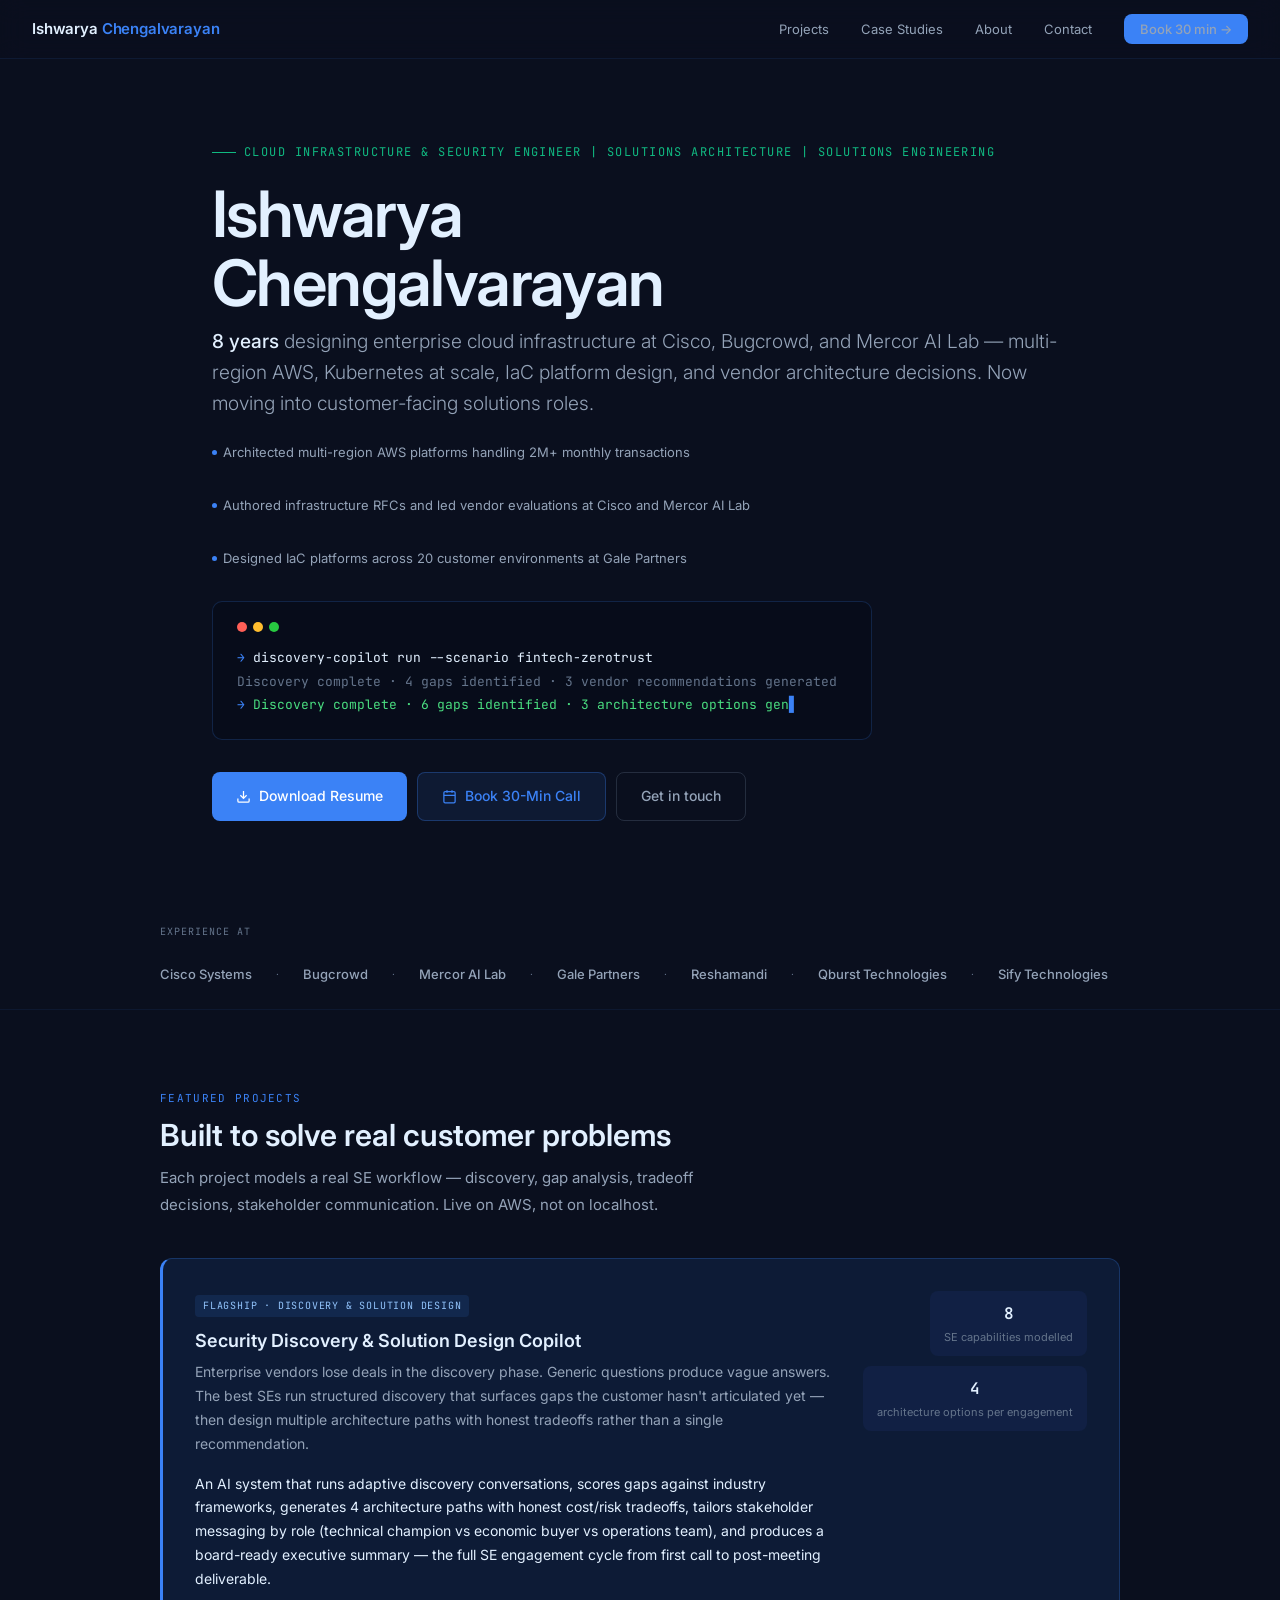
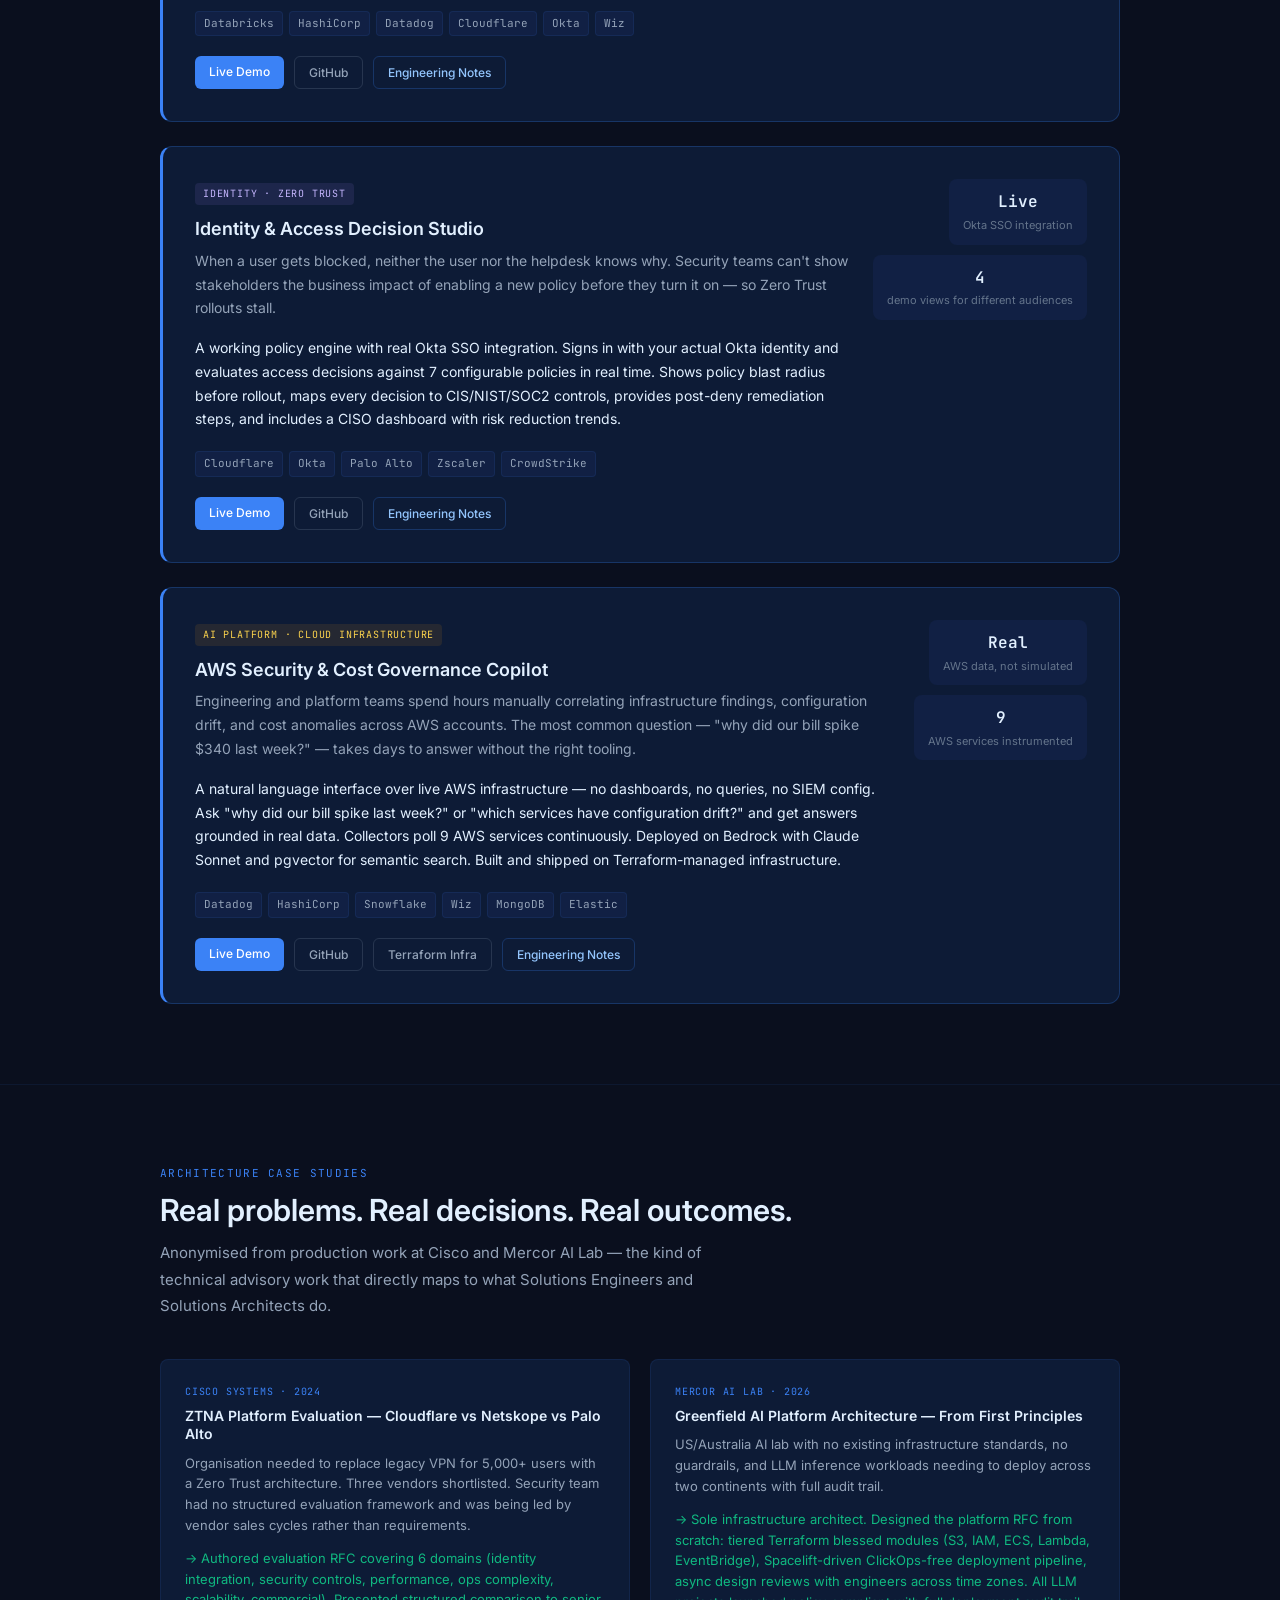
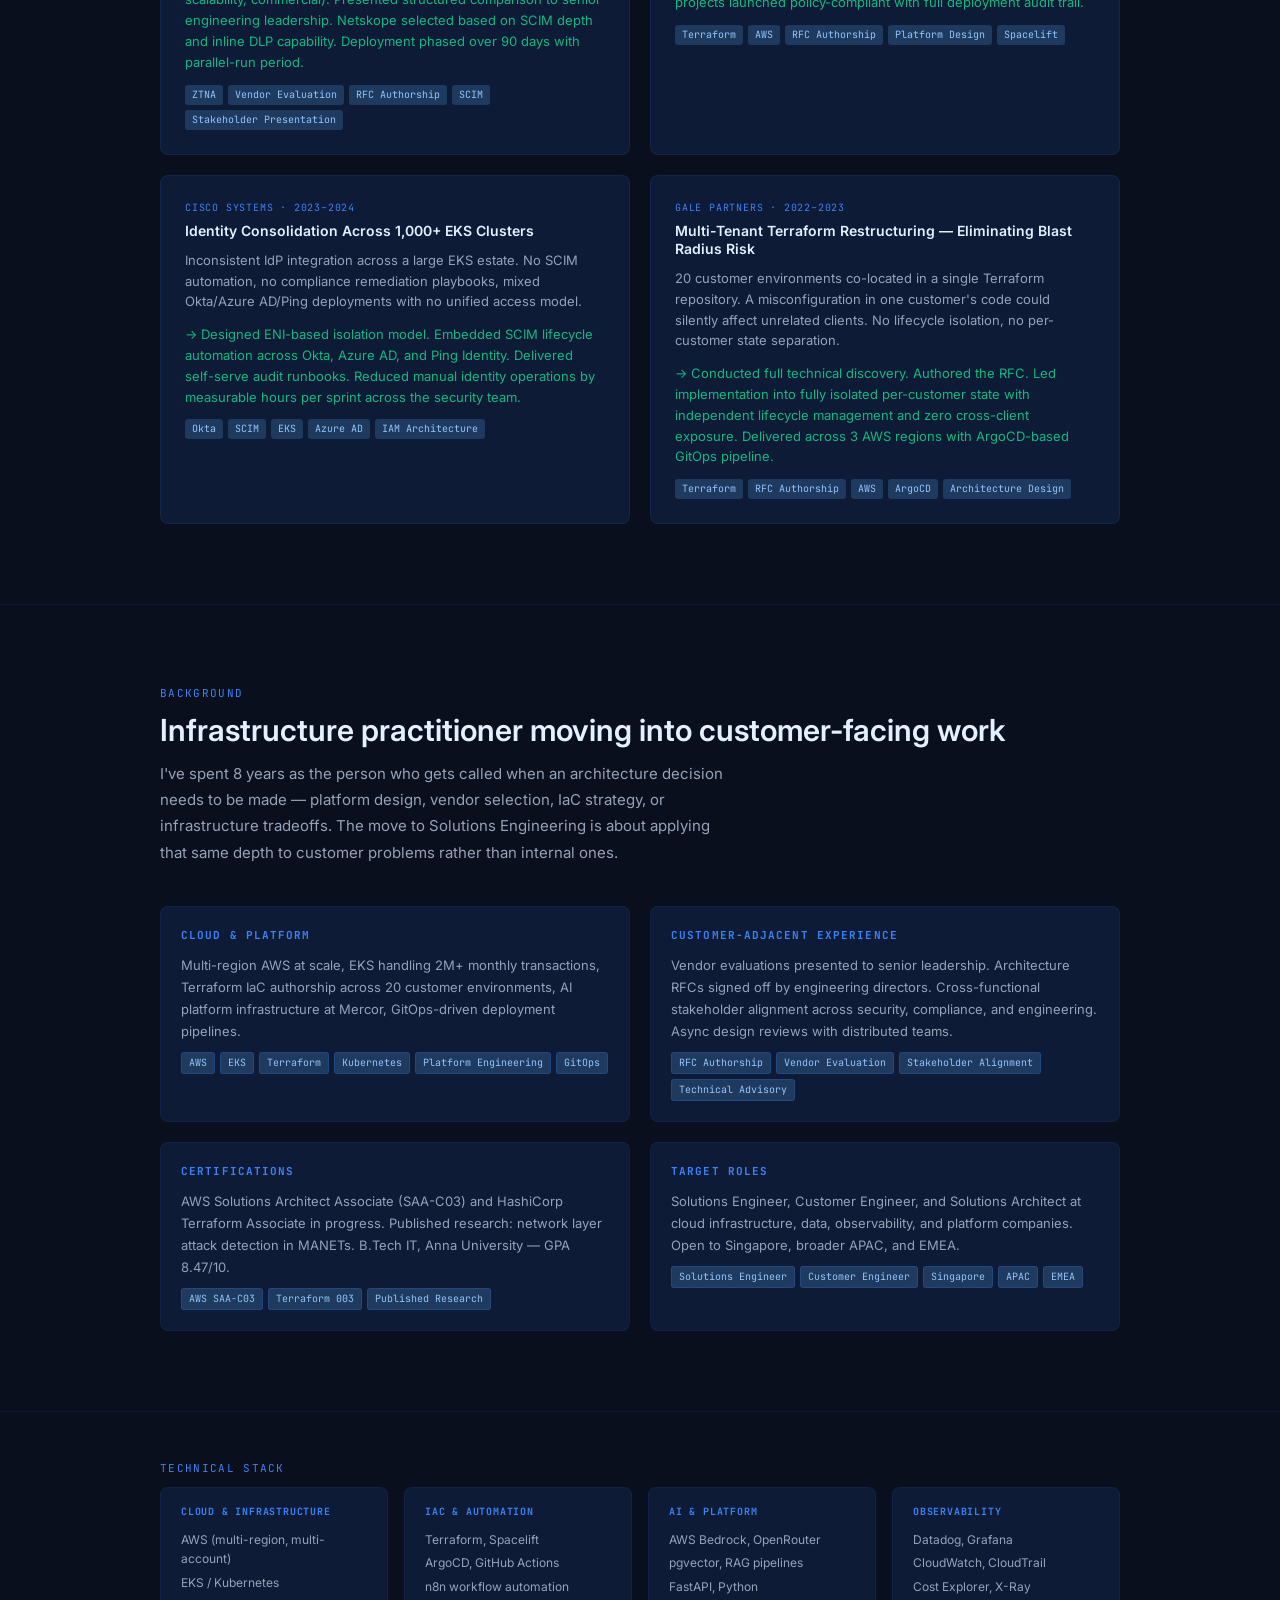
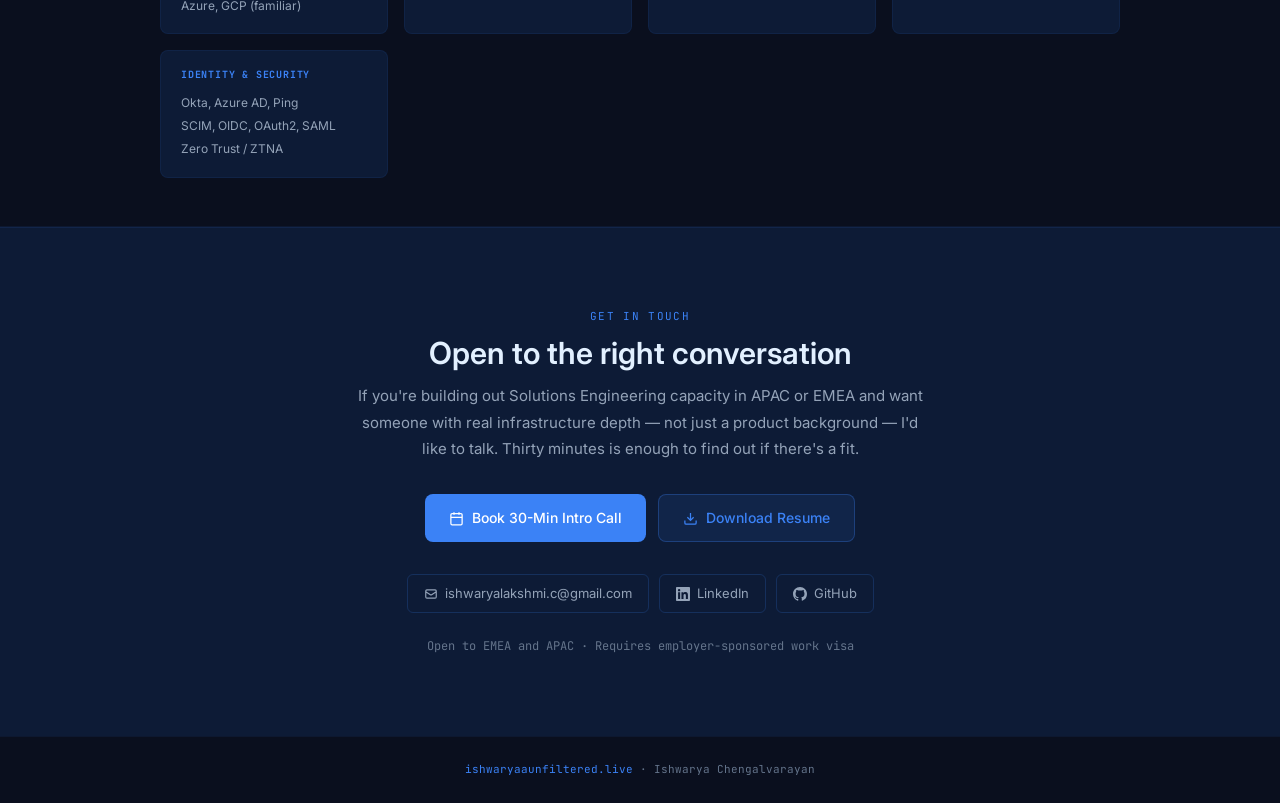
==== commit 3cf239bd: "Update index.html" ====
--- a/index.html
+++ b/index.html
@@ -179,7 +179,7 @@
 
 <!-- HERO -->
 <section class="hero">
-  <div class="hero-label">Cloud Infrastructure Architect &amp; Platform Engineer → Solutions Engineering</div>
+  <div class="hero-label">Cloud Infrastructure &amp; Security Engineer | Solutions Architecture | Solutions Engineering</div>
   <h1 class="hero-name">Ishwarya<br>Chengalvarayan</h1>
   <p class="hero-role"><strong>8 years</strong> designing enterprise cloud infrastructure at Cisco, Bugcrowd, and Mercor AI Lab — multi-region AWS, Kubernetes at scale, IaC platform design, and vendor architecture decisions. Now moving into customer-facing solutions roles.</p>
 
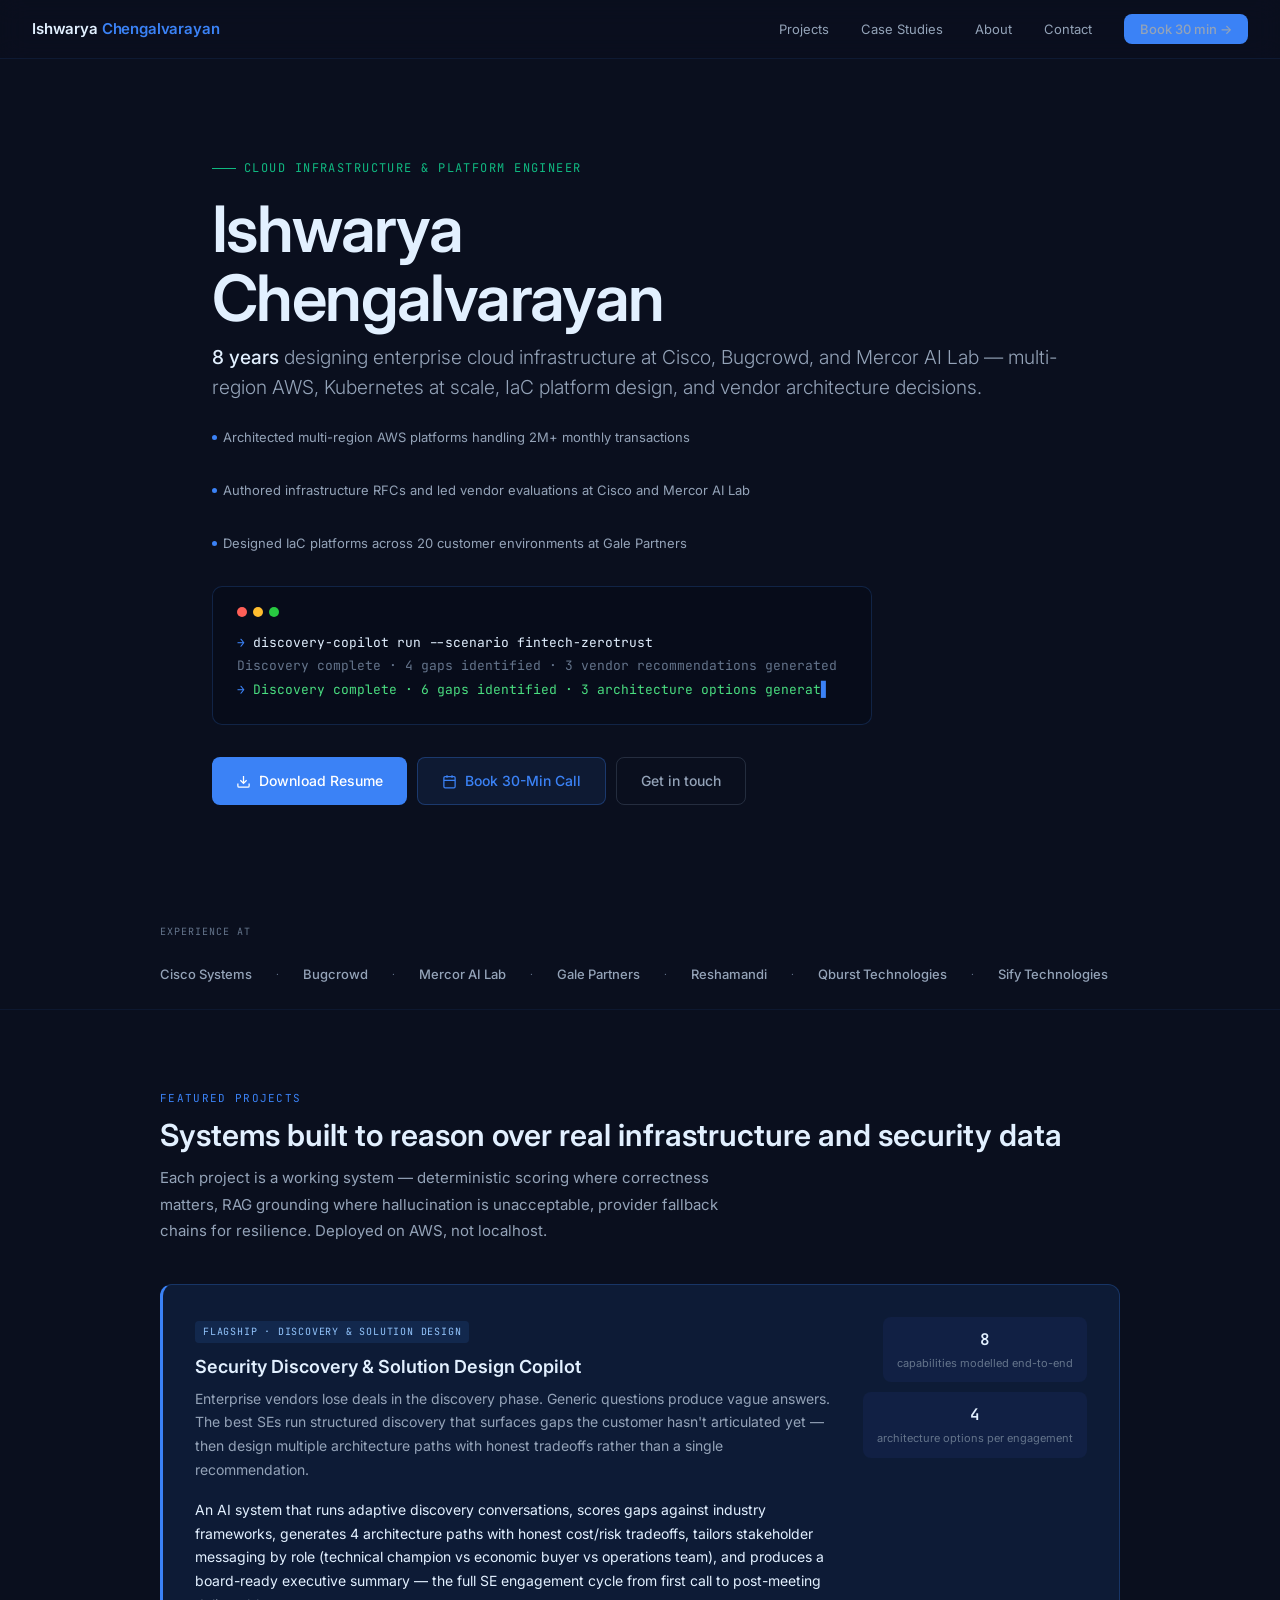
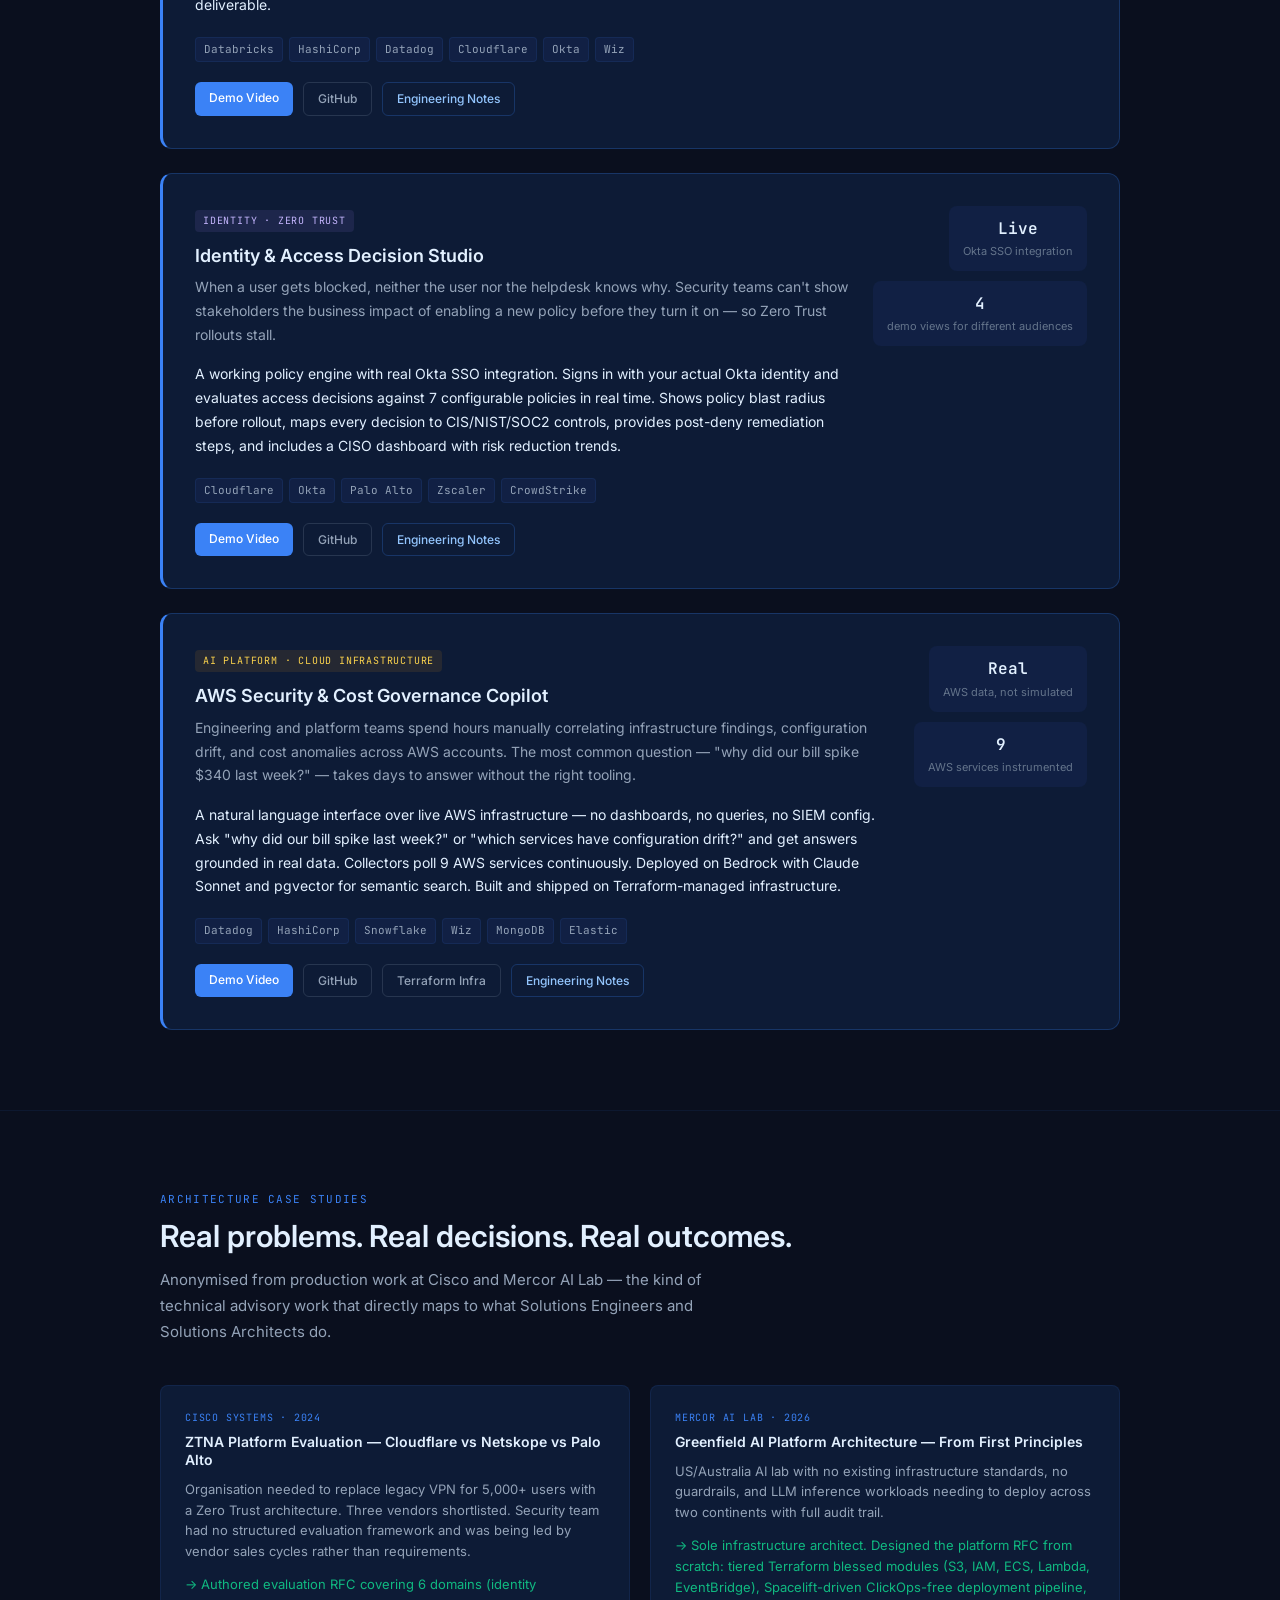
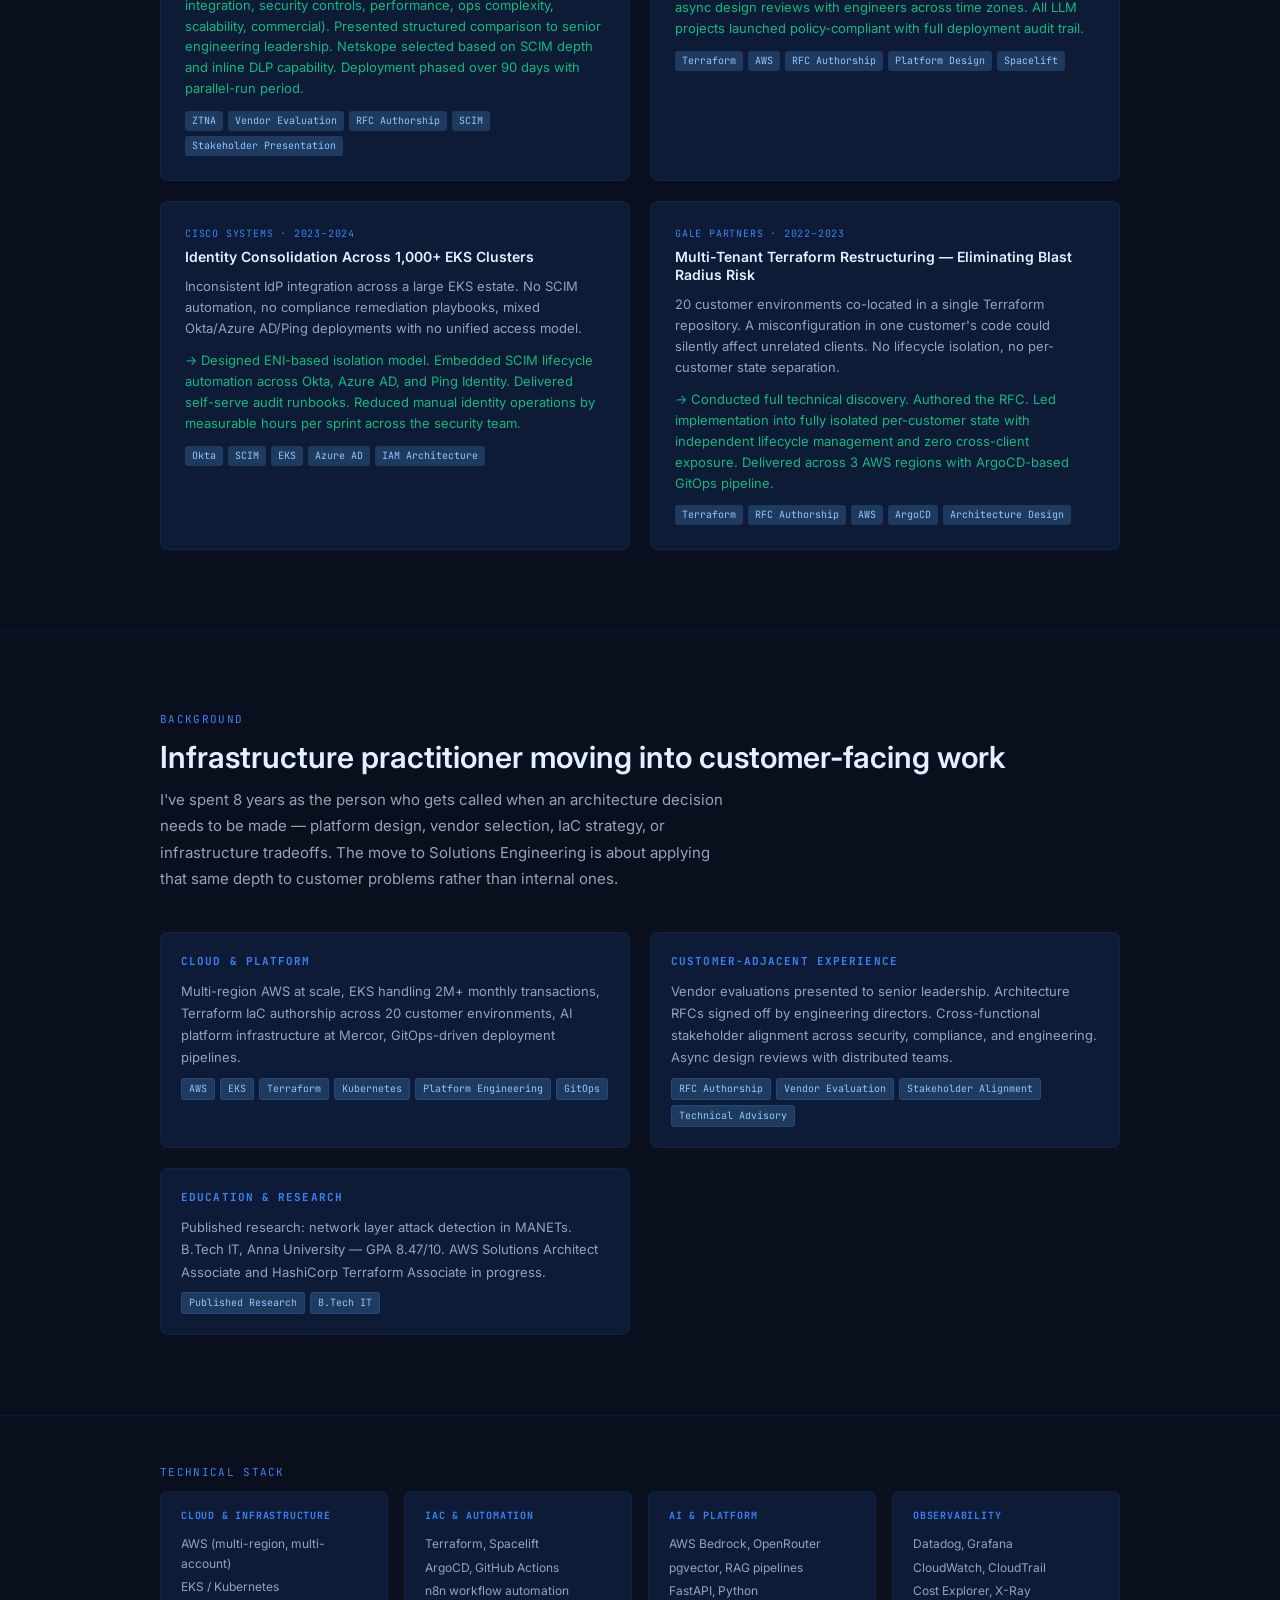
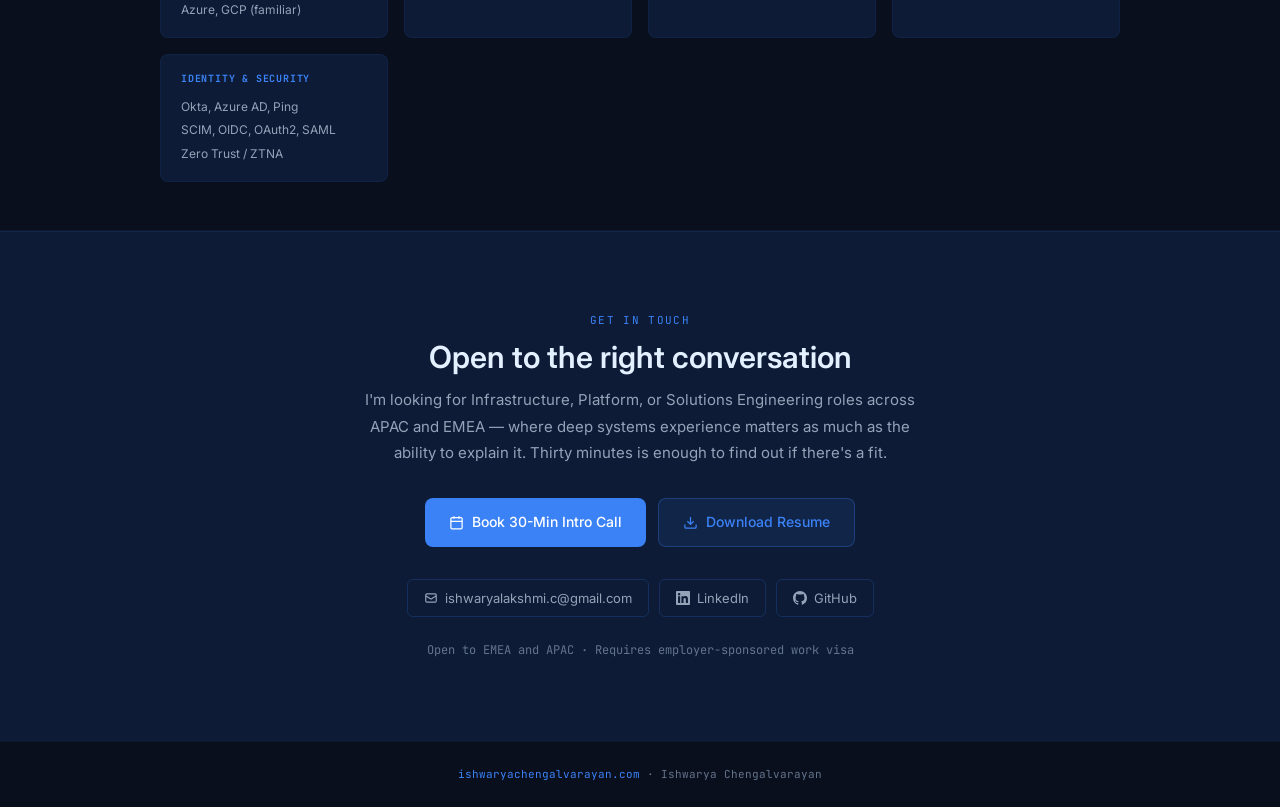
==== commit 12310b1d: "changes" ====
--- a/index.html
+++ b/index.html
@@ -179,9 +179,9 @@
 
 <!-- HERO -->
 <section class="hero">
-  <div class="hero-label">Cloud Infrastructure &amp; Security Engineer | Solutions Architecture | Solutions Engineering</div>
+  <div class="hero-label">Cloud Infrastructure &amp; Platform Engineer</div>
   <h1 class="hero-name">Ishwarya<br>Chengalvarayan</h1>
-  <p class="hero-role"><strong>8 years</strong> designing enterprise cloud infrastructure at Cisco, Bugcrowd, and Mercor AI Lab — multi-region AWS, Kubernetes at scale, IaC platform design, and vendor architecture decisions. Now moving into customer-facing solutions roles.</p>
+  <p class="hero-role"><strong>8 years</strong> designing enterprise cloud infrastructure at Cisco, Bugcrowd, and Mercor AI Lab — multi-region AWS, Kubernetes at scale, IaC platform design, and vendor architecture decisions.</p>
 
   <div class="hero-proof">
     <span class="proof-item"><span class="proof-dot"></span>Architected multi-region AWS platforms handling 2M+ monthly transactions</span>
@@ -229,8 +229,8 @@
 <section id="projects">
   <div class="container">
     <p class="section-label">Featured Projects</p>
-    <h2 class="section-title">Built to solve real customer problems</h2>
-    <p class="section-sub">Each project models a real SE workflow — discovery, gap analysis, tradeoff decisions, stakeholder communication. Live on AWS, not on localhost.</p>
+    <h2 class="section-title">Systems built to reason over real infrastructure and security data</h2>
+    <p class="section-sub">Each project is a working system — deterministic scoring where correctness matters, RAG grounding where hallucination is unacceptable, provider fallback chains for resilience. Deployed on AWS, not localhost.</p>
 
     <div class="projects-grid">
 
@@ -246,13 +246,13 @@
             <span class="target-tag">Cloudflare</span><span class="target-tag">Okta</span><span class="target-tag">Wiz</span>
           </div>
           <div class="project-links">
-            <a class="project-link link-demo" href="https://youtu.be/-ubImHlkv9s" target="_blank">Live Demo</a>
+            <a class="project-link link-demo" href="https://youtu.be/-ubImHlkv9s" target="_blank">Demo Video</a>
             <a class="project-link link-github" href="https://github.com/IshwaryaLakshmiC/security-discovery-copilot" target="_blank">GitHub</a>
             <a class="project-link link-notes" href="projects/discovery-copilot/engineering-notes/">Engineering Notes</a>
           </div>
         </div>
         <div class="project-side">
-          <div class="metric-box"><div class="metric-val">8</div><div class="metric-label">SE capabilities modelled</div></div>
+          <div class="metric-box"><div class="metric-val">8</div><div class="metric-label">capabilities modelled end-to-end</div></div>
           <div class="metric-box"><div class="metric-val">4</div><div class="metric-label">architecture options per engagement</div></div>
         </div>
       </div>
@@ -269,7 +269,7 @@
             <span class="target-tag">Zscaler</span><span class="target-tag">CrowdStrike</span>
           </div>
           <div class="project-links">
-            <a class="project-link link-demo" href="https://youtu.be/Z7eRE-9FBak" target="_blank">Live Demo</a>
+            <a class="project-link link-demo" href="https://youtu.be/Z7eRE-9FBak" target="_blank">Demo Video</a>
             <a class="project-link link-github" href="https://github.com/IshwaryaLakshmiC/identity-access-decision-studio" target="_blank">GitHub</a>
             <a class="project-link link-notes" href="projects/identity-access/engineering-notes/">Engineering Notes</a>
           </div>
@@ -292,7 +292,7 @@
             <span class="target-tag">Wiz</span><span class="target-tag">MongoDB</span><span class="target-tag">Elastic</span>
           </div>
           <div class="project-links">
-            <a class="project-link link-demo" href="https://youtu.be/4oly4c6KHXA" target="_blank">Live Demo</a>
+            <a class="project-link link-demo" href="https://youtu.be/4oly4c6KHXA" target="_blank">Demo Video</a>
             <a class="project-link link-github" href="https://github.com/IshwaryaLakshmiC/aws-governance-copilot" target="_blank">GitHub</a>
             <a class="project-link link-github" href="https://github.com/IshwaryaLakshmiC/cloud-security-platform-infra" target="_blank">Terraform Infra</a>
             <a class="project-link link-notes" href="projects/governance/engineering-notes/">Engineering Notes</a>
@@ -394,18 +394,10 @@
         </div>
       </div>
       <div class="about-block">
-        <h3>Certifications</h3>
-        <p>AWS Solutions Architect Associate (SAA-C03) and HashiCorp Terraform Associate in progress. Published research: network layer attack detection in MANETs. B.Tech IT, Anna University — GPA 8.47/10.</p>
+        <h3>Education &amp; Research</h3>
+        <p>Published research: network layer attack detection in MANETs. B.Tech IT, Anna University — GPA 8.47/10. AWS Solutions Architect Associate and HashiCorp Terraform Associate in progress.</p>
         <div class="tag-list">
-          <span class="tag">AWS SAA-C03</span><span class="tag">Terraform 003</span><span class="tag">Published Research</span>
-        </div>
-      </div>
-      <div class="about-block">
-        <h3>Target Roles</h3>
-        <p>Solutions Engineer, Customer Engineer, and Solutions Architect at cloud infrastructure, data, observability, and platform companies. Open to Singapore, broader APAC, and EMEA.</p>
-        <div class="tag-list">
-          <span class="tag">Solutions Engineer</span><span class="tag">Customer Engineer</span>
-          <span class="tag">Singapore</span><span class="tag">APAC</span><span class="tag">EMEA</span>
+          <span class="tag">Published Research</span><span class="tag">B.Tech IT</span>
         </div>
       </div>
     </div>
@@ -471,7 +463,7 @@
     <div class="contact-wrap">
       <p class="section-label">Get in touch</p>
       <h2 class="section-title">Open to the right conversation</h2>
-      <p class="section-sub">If you're building out Solutions Engineering capacity in APAC or EMEA and want someone with real infrastructure depth — not just a product background — I'd like to talk. Thirty minutes is enough to find out if there's a fit.</p>
+      <p class="section-sub">I'm looking for Infrastructure, Platform, or Solutions Engineering roles across APAC and EMEA — where deep systems experience matters as much as the ability to explain it. Thirty minutes is enough to find out if there's a fit.</p>
 
       <div class="cta-group">
         <a href="https://calendly.com/ishwaryalakshmi-c/30min" target="_blank" class="btn btn-primary">
@@ -504,7 +496,7 @@
 </section>
 
 <footer>
-  <a href="https://ishwaryaaunfiltered.live">ishwaryaaunfiltered.live</a> · Ishwarya Chengalvarayan
+  <a href="https://ishwaryachengalvarayan.com">ishwaryachengalvarayan.com</a> · Ishwarya Chengalvarayan
 </footer>
 
 <script>
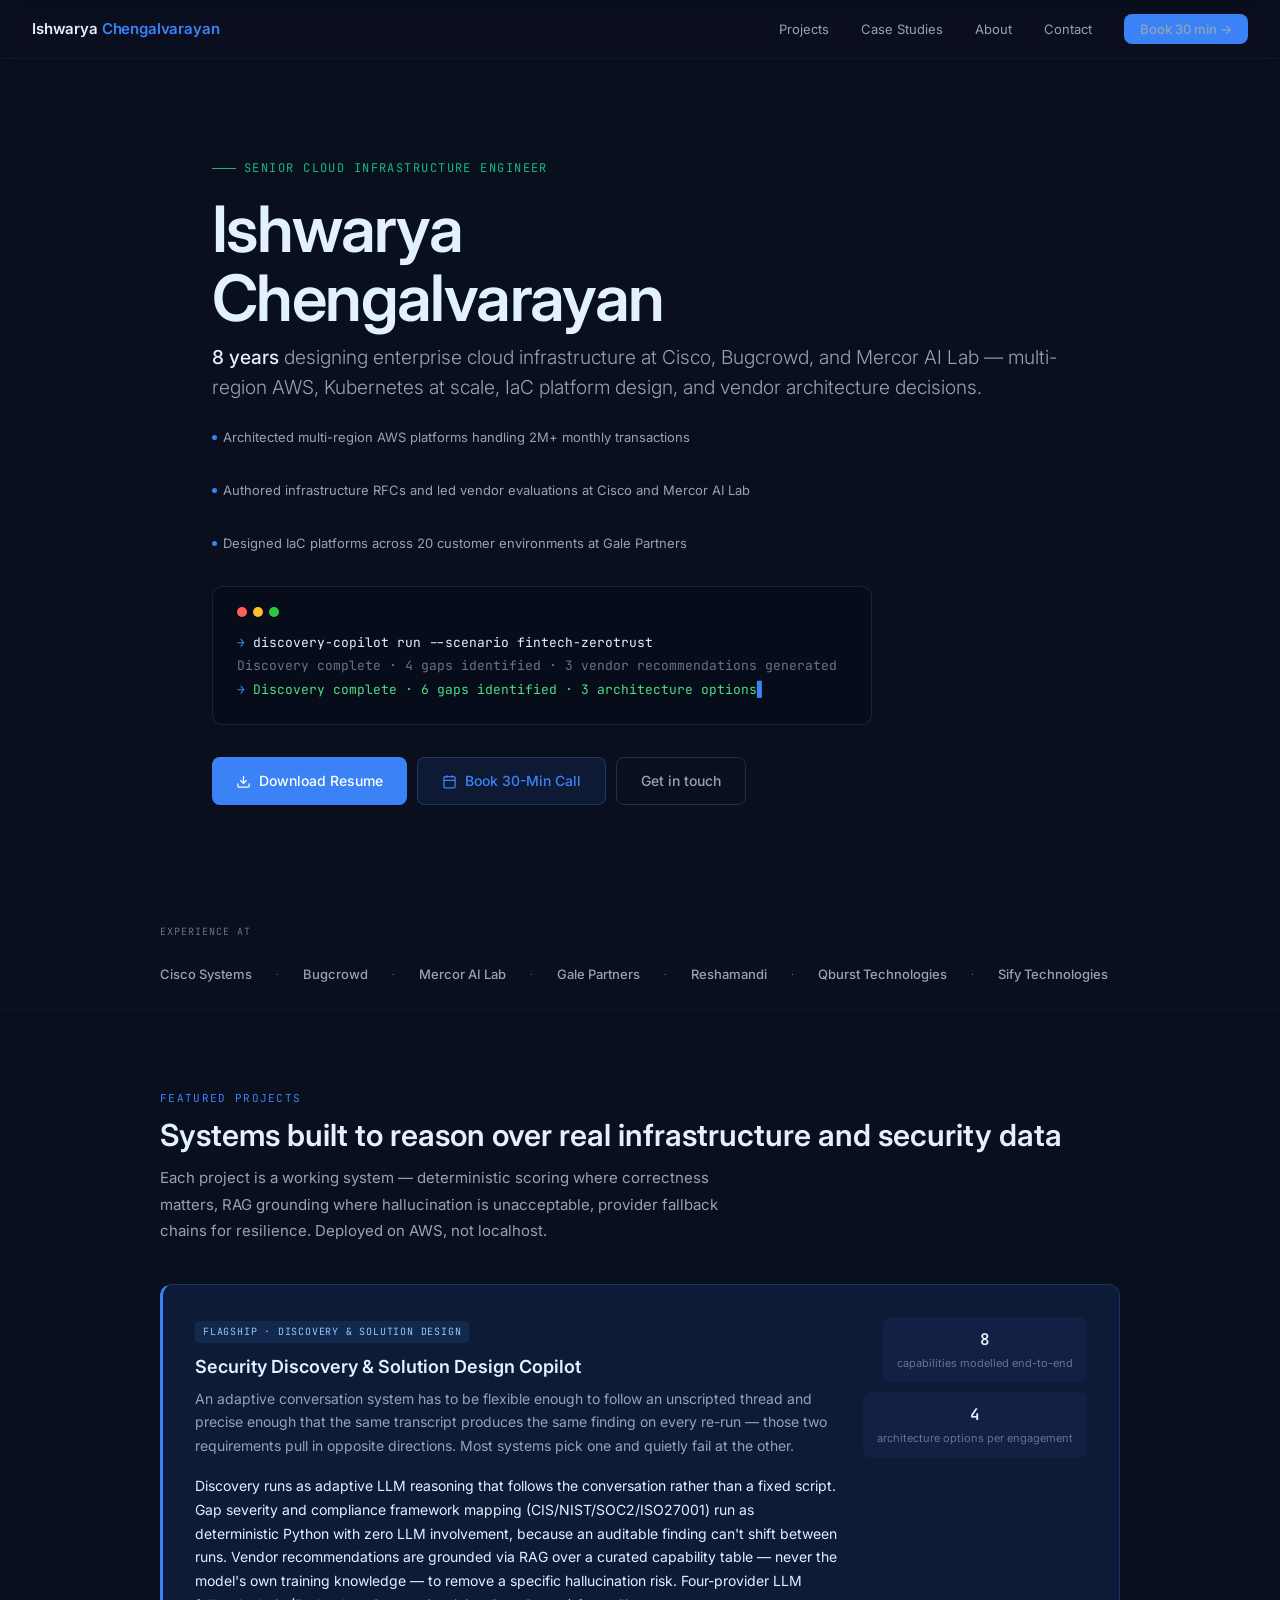
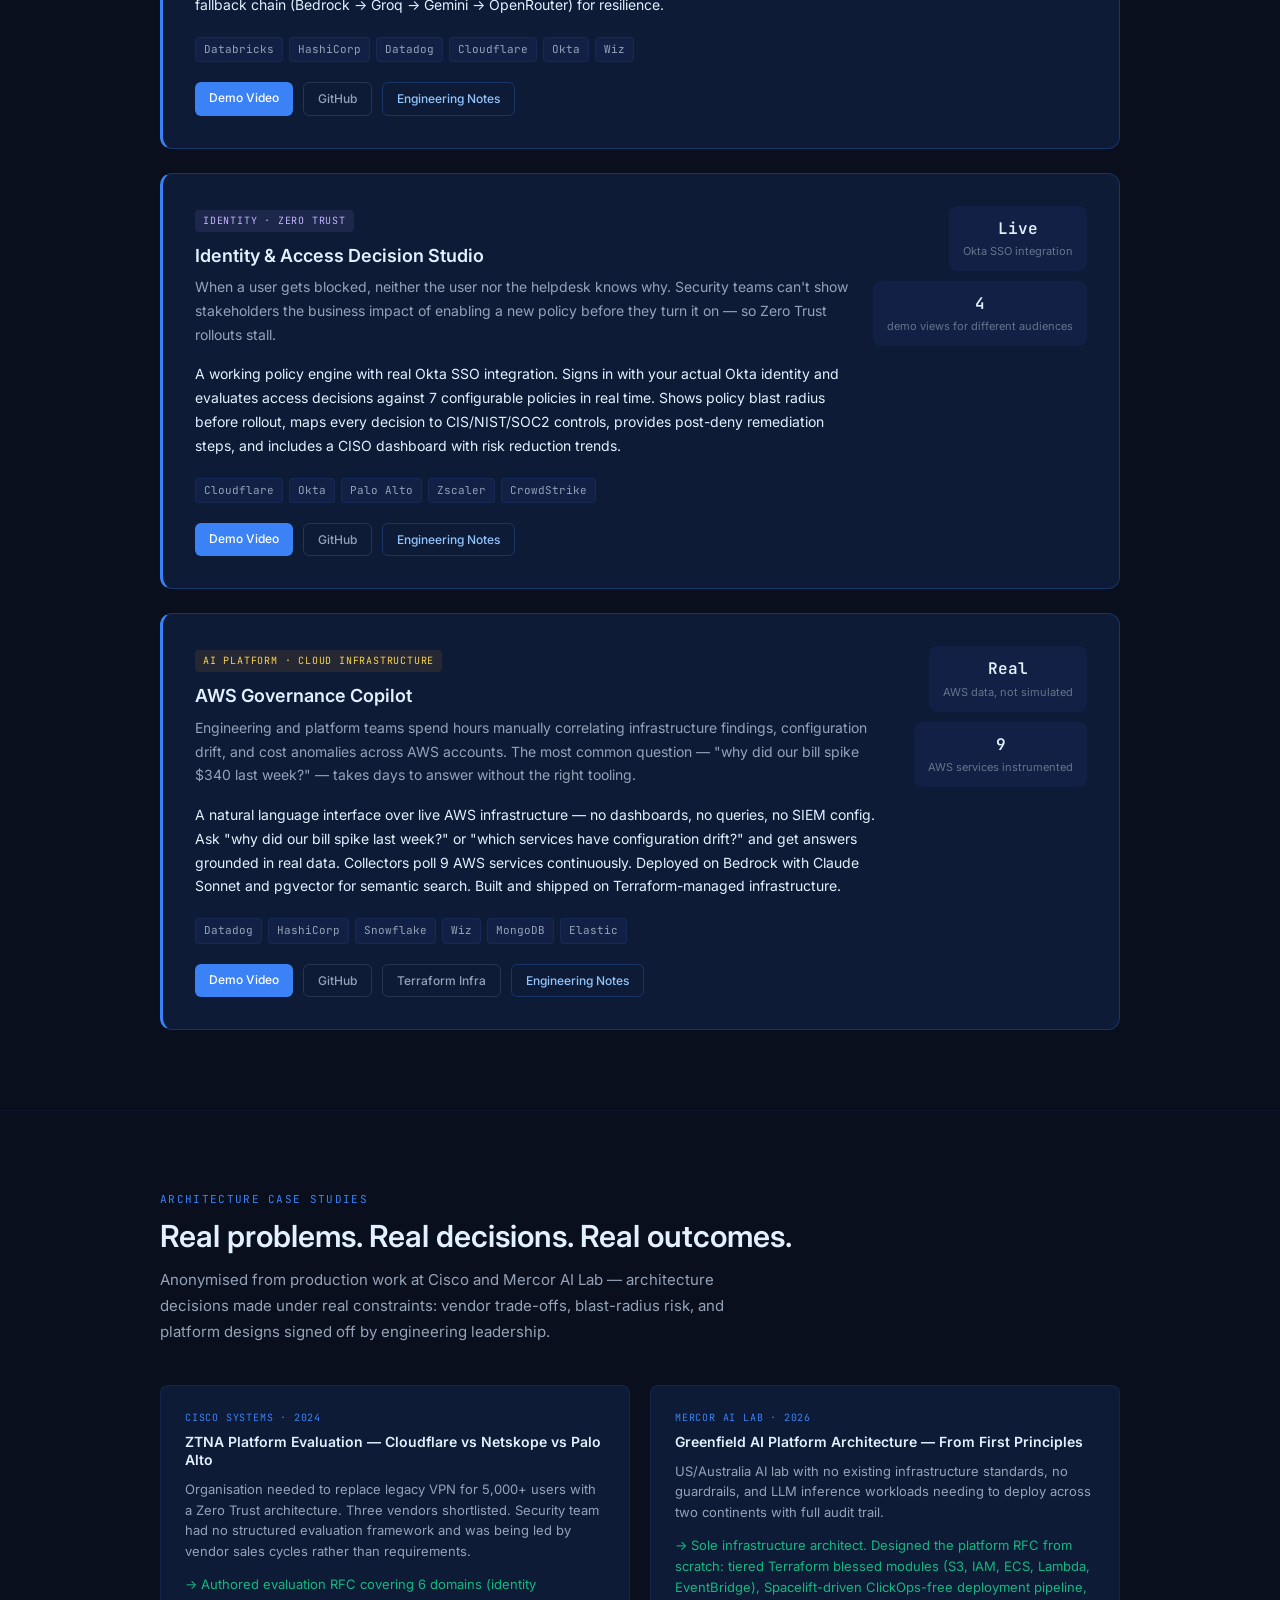
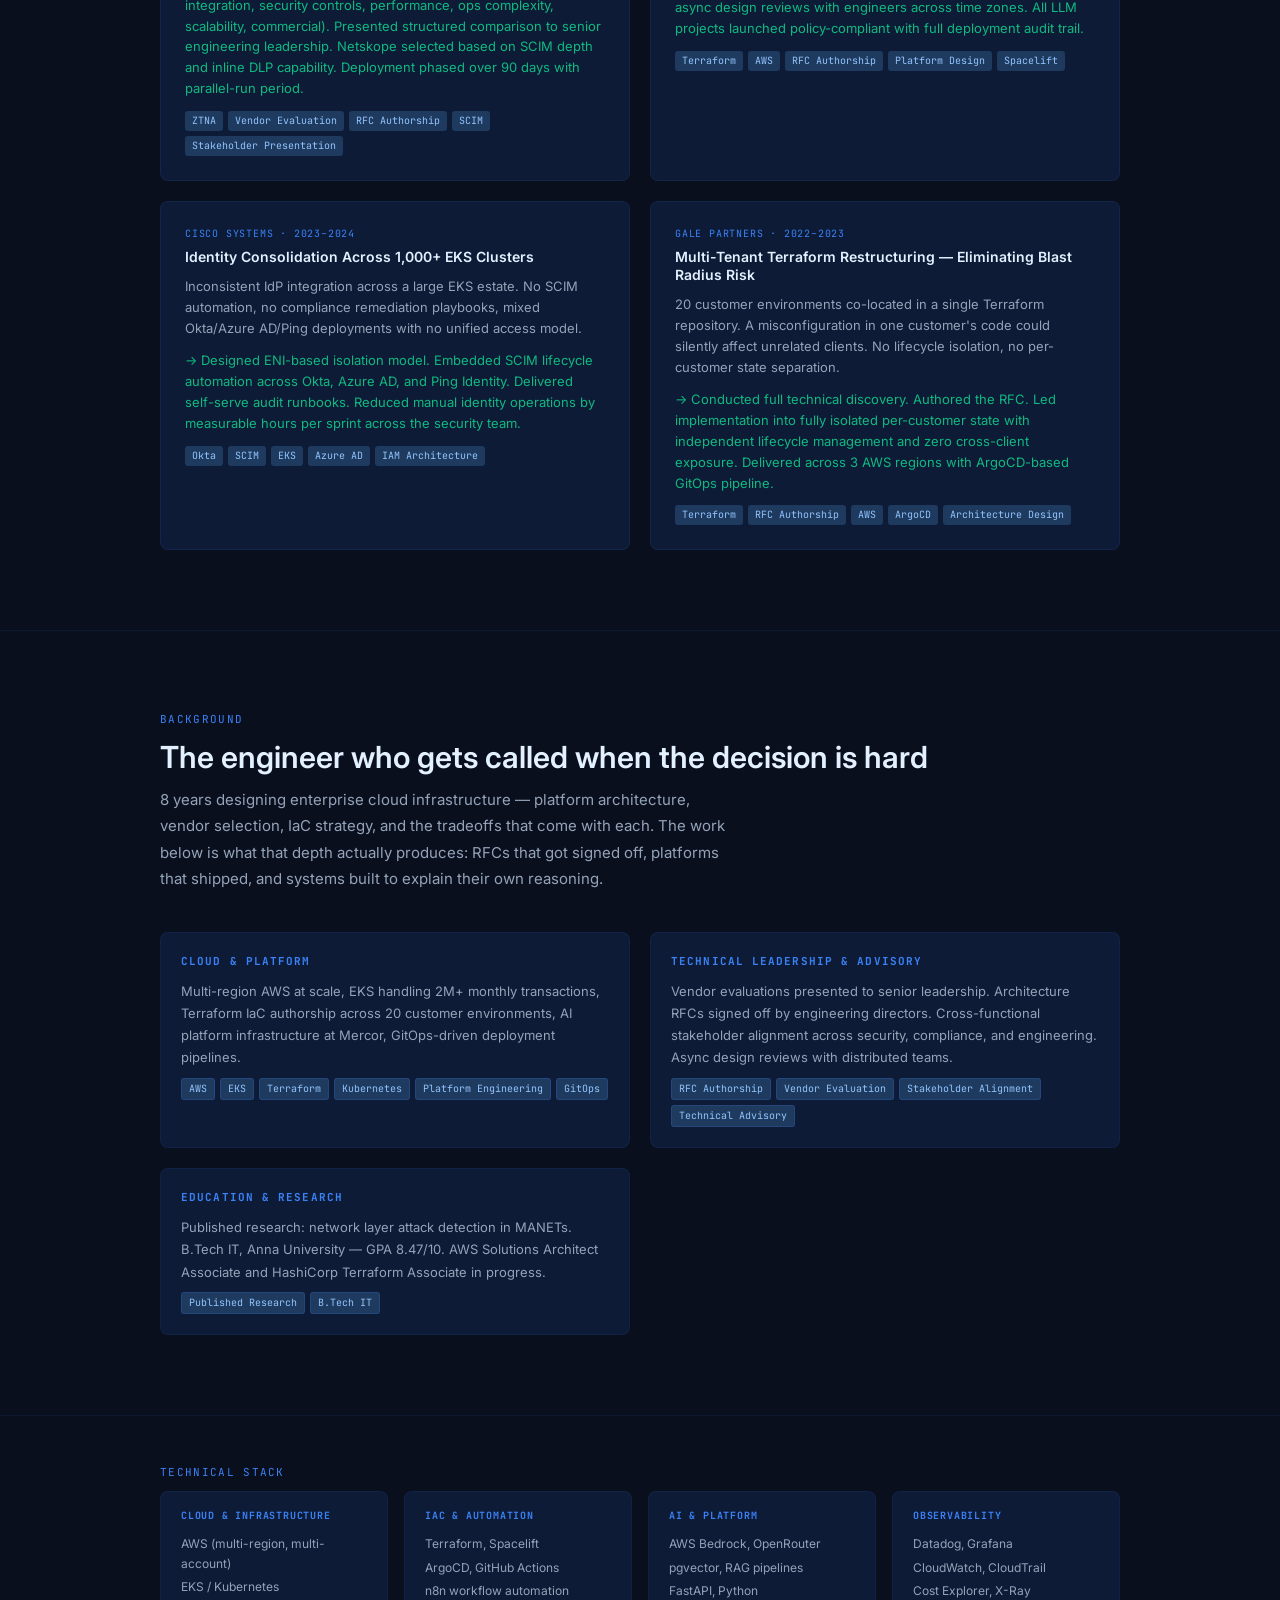
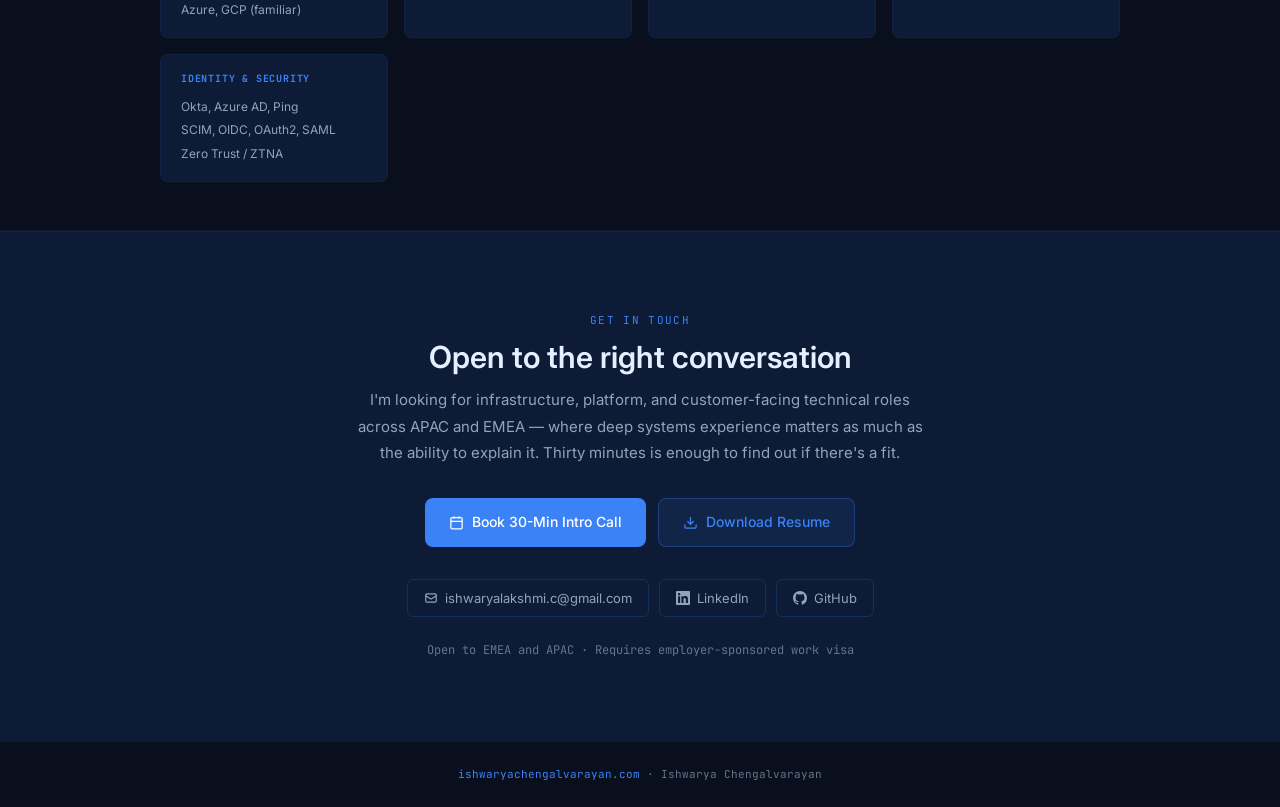
==== commit 35b2150a: "update portfolio" ====
--- a/index.html
+++ b/index.html
@@ -3,8 +3,8 @@
 <head>
   <meta charset="UTF-8" />
   <meta name="viewport" content="width=device-width, initial-scale=1.0" />
-  <title>Ishwarya Chengalvarayan — Solutions Engineer | Cloud Infrastructure & Platform</title>
-  <meta name="description" content="Cloud Infrastructure Architect with 8+ years at Cisco, Bugcrowd, and Mercor AI Lab. Designed platforms, authored architecture RFCs, evaluated vendors. Transitioning into Solutions Engineering across APAC and EMEA." />
+  <title>Ishwarya Chengalvarayan — Senior Cloud Infrastructure Engineer</title>
+  <meta name="description" content="Senior Cloud Infrastructure Engineer with 8+ years at Cisco, Bugcrowd, and Mercor AI Lab. Multi-region AWS platform architecture, RFC authorship, and vendor evaluation at scale." />
   <link rel="preconnect" href="https://fonts.googleapis.com" />
   <link href="https://fonts.googleapis.com/css2?family=JetBrains+Mono:wght@400;600;700&family=Inter:wght@300;400;500;600&display=swap" rel="stylesheet" />
   <style>
@@ -179,7 +179,7 @@
 
 <!-- HERO -->
 <section class="hero">
-  <div class="hero-label">Cloud Infrastructure &amp; Platform Engineer</div>
+  <div class="hero-label">Senior Cloud Infrastructure Engineer</div>
   <h1 class="hero-name">Ishwarya<br>Chengalvarayan</h1>
   <p class="hero-role"><strong>8 years</strong> designing enterprise cloud infrastructure at Cisco, Bugcrowd, and Mercor AI Lab — multi-region AWS, Kubernetes at scale, IaC platform design, and vendor architecture decisions.</p>
 
@@ -239,8 +239,8 @@
         <div>
           <span class="project-tag tag-flagship">Flagship · Discovery &amp; Solution Design</span>
           <h3 class="project-title">Security Discovery & Solution Design Copilot</h3>
-          <p class="project-problem">Enterprise vendors lose deals in the discovery phase. Generic questions produce vague answers. The best SEs run structured discovery that surfaces gaps the customer hasn't articulated yet — then design multiple architecture paths with honest tradeoffs rather than a single recommendation.</p>
-          <p class="project-what">An AI system that runs adaptive discovery conversations, scores gaps against industry frameworks, generates 4 architecture paths with honest cost/risk tradeoffs, tailors stakeholder messaging by role (technical champion vs economic buyer vs operations team), and produces a board-ready executive summary — the full SE engagement cycle from first call to post-meeting deliverable.</p>
+          <p class="project-problem">An adaptive conversation system has to be flexible enough to follow an unscripted thread and precise enough that the same transcript produces the same finding on every re-run — those two requirements pull in opposite directions. Most systems pick one and quietly fail at the other.</p>
+          <p class="project-what">Discovery runs as adaptive LLM reasoning that follows the conversation rather than a fixed script. Gap severity and compliance framework mapping (CIS/NIST/SOC2/ISO27001) run as deterministic Python with zero LLM involvement, because an auditable finding can't shift between runs. Vendor recommendations are grounded via RAG over a curated capability table — never the model's own training knowledge — to remove a specific hallucination risk. Four-provider LLM fallback chain (Bedrock → Groq → Gemini → OpenRouter) for resilience.</p>
           <div class="project-targets">
             <span class="target-tag">Databricks</span><span class="target-tag">HashiCorp</span><span class="target-tag">Datadog</span>
             <span class="target-tag">Cloudflare</span><span class="target-tag">Okta</span><span class="target-tag">Wiz</span>
@@ -284,7 +284,7 @@
       <div class="project-card flagship">
         <div>
           <span class="project-tag tag-ai">AI Platform · Cloud Infrastructure</span>
-          <h3 class="project-title">AWS Security & Cost Governance Copilot</h3>
+          <h3 class="project-title">AWS Governance Copilot</h3>
           <p class="project-problem">Engineering and platform teams spend hours manually correlating infrastructure findings, configuration drift, and cost anomalies across AWS accounts. The most common question — "why did our bill spike $340 last week?" — takes days to answer without the right tooling.</p>
           <p class="project-what">A natural language interface over live AWS infrastructure — no dashboards, no queries, no SIEM config. Ask "why did our bill spike last week?" or "which services have configuration drift?" and get answers grounded in real data. Collectors poll 9 AWS services continuously. Deployed on Bedrock with Claude Sonnet and pgvector for semantic search. Built and shipped on Terraform-managed infrastructure.</p>
           <div class="project-targets">
@@ -315,7 +315,7 @@
   <div class="container">
     <p class="section-label">Architecture Case Studies</p>
     <h2 class="section-title">Real problems. Real decisions. Real outcomes.</h2>
-    <p class="section-sub">Anonymised from production work at Cisco and Mercor AI Lab — the kind of technical advisory work that directly maps to what Solutions Engineers and Solutions Architects do.</p>
+    <p class="section-sub">Anonymised from production work at Cisco and Mercor AI Lab — architecture decisions made under real constraints: vendor trade-offs, blast-radius risk, and platform designs signed off by engineering leadership.</p>
 
     <div class="cases-grid">
 
@@ -373,8 +373,8 @@
 <section id="about">
   <div class="container">
     <p class="section-label">Background</p>
-    <h2 class="section-title">Infrastructure practitioner moving into customer-facing work</h2>
-    <p class="section-sub">I've spent 8 years as the person who gets called when an architecture decision needs to be made — platform design, vendor selection, IaC strategy, or infrastructure tradeoffs. The move to Solutions Engineering is about applying that same depth to customer problems rather than internal ones.</p>
+    <h2 class="section-title">The engineer who gets called when the decision is hard</h2>
+    <p class="section-sub">8 years designing enterprise cloud infrastructure — platform architecture, vendor selection, IaC strategy, and the tradeoffs that come with each. The work below is what that depth actually produces: RFCs that got signed off, platforms that shipped, and systems built to explain their own reasoning.</p>
 
     <div class="about-grid">
       <div class="about-block">
@@ -386,7 +386,7 @@
         </div>
       </div>
       <div class="about-block">
-        <h3>Customer-Adjacent Experience</h3>
+        <h3>Technical Leadership &amp; Advisory</h3>
         <p>Vendor evaluations presented to senior leadership. Architecture RFCs signed off by engineering directors. Cross-functional stakeholder alignment across security, compliance, and engineering. Async design reviews with distributed teams.</p>
         <div class="tag-list">
           <span class="tag">RFC Authorship</span><span class="tag">Vendor Evaluation</span>
@@ -463,7 +463,7 @@
     <div class="contact-wrap">
       <p class="section-label">Get in touch</p>
       <h2 class="section-title">Open to the right conversation</h2>
-      <p class="section-sub">I'm looking for Infrastructure, Platform, or Solutions Engineering roles across APAC and EMEA — where deep systems experience matters as much as the ability to explain it. Thirty minutes is enough to find out if there's a fit.</p>
+      <p class="section-sub">I'm looking for infrastructure, platform, and customer-facing technical roles across APAC and EMEA — where deep systems experience matters as much as the ability to explain it. Thirty minutes is enough to find out if there's a fit.</p>
 
       <div class="cta-group">
         <a href="https://calendly.com/ishwaryalakshmi-c/30min" target="_blank" class="btn btn-primary">
@@ -504,8 +504,8 @@
   "Discovery complete · 6 gaps identified · 3 architecture options generated",
   "Vendor evaluation: HashiCorp vs Pulumi vs CDK · recommendation: Terraform · rationale exported",
   "AWS cost spike: $340 on Tuesday · root cause: NAT Gateway misrouting · fix: VPC endpoint",
-  "Stakeholder brief generated: CTO · Platform Lead · Finance · Procurement",
-  "Architecture option B: Best Cost · time to value: 6 weeks · ops overhead: low",
+  "Architecture RFC drafted · 3 options scored · rollback plan included",
+  "Architecture option B: lowest cost · 6-week rollout · low ops overhead",
   "RFC approved: tiered IaC modules · 20 customer environments · zero blast radius",
   "Executive summary ready · 3-phase roadmap · estimated platform savings: $2.4k/month",
   "EKS cluster: 2M+ transactions/month · multi-region · p99 latency: 34ms",
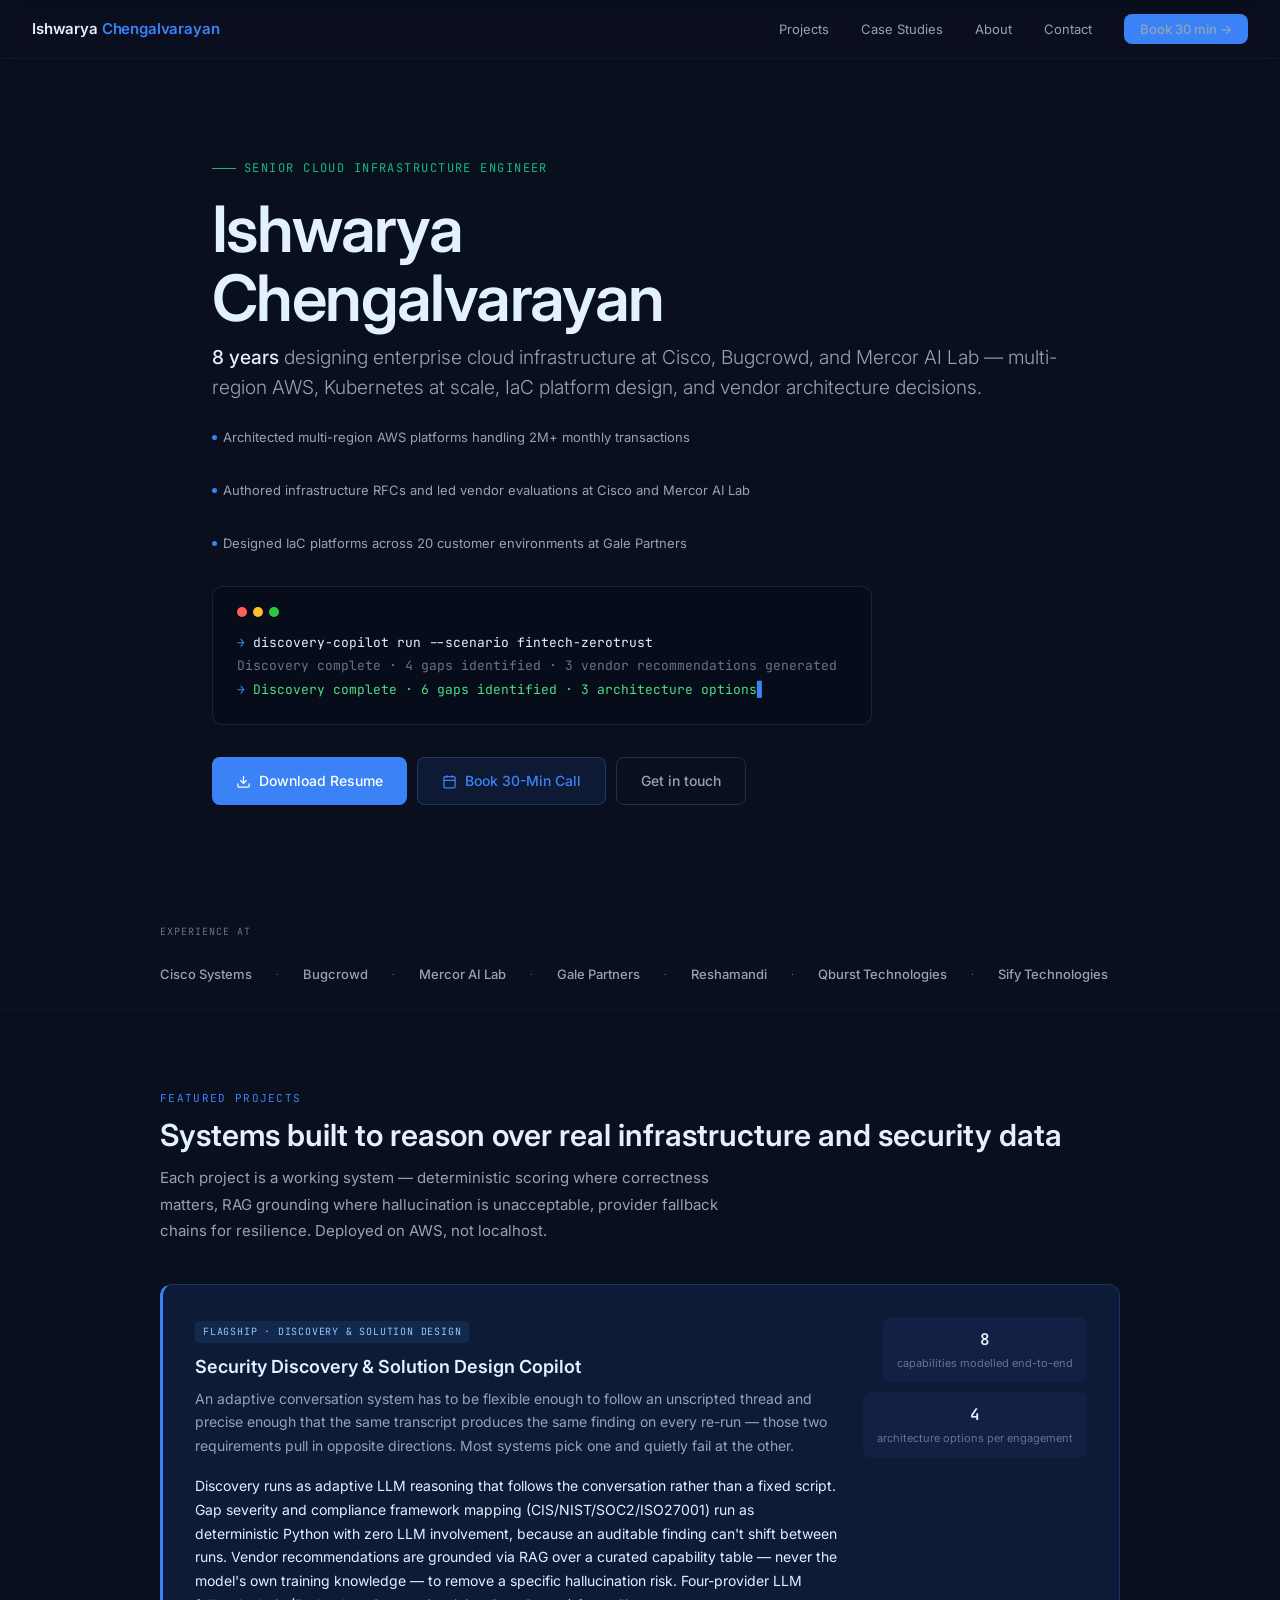
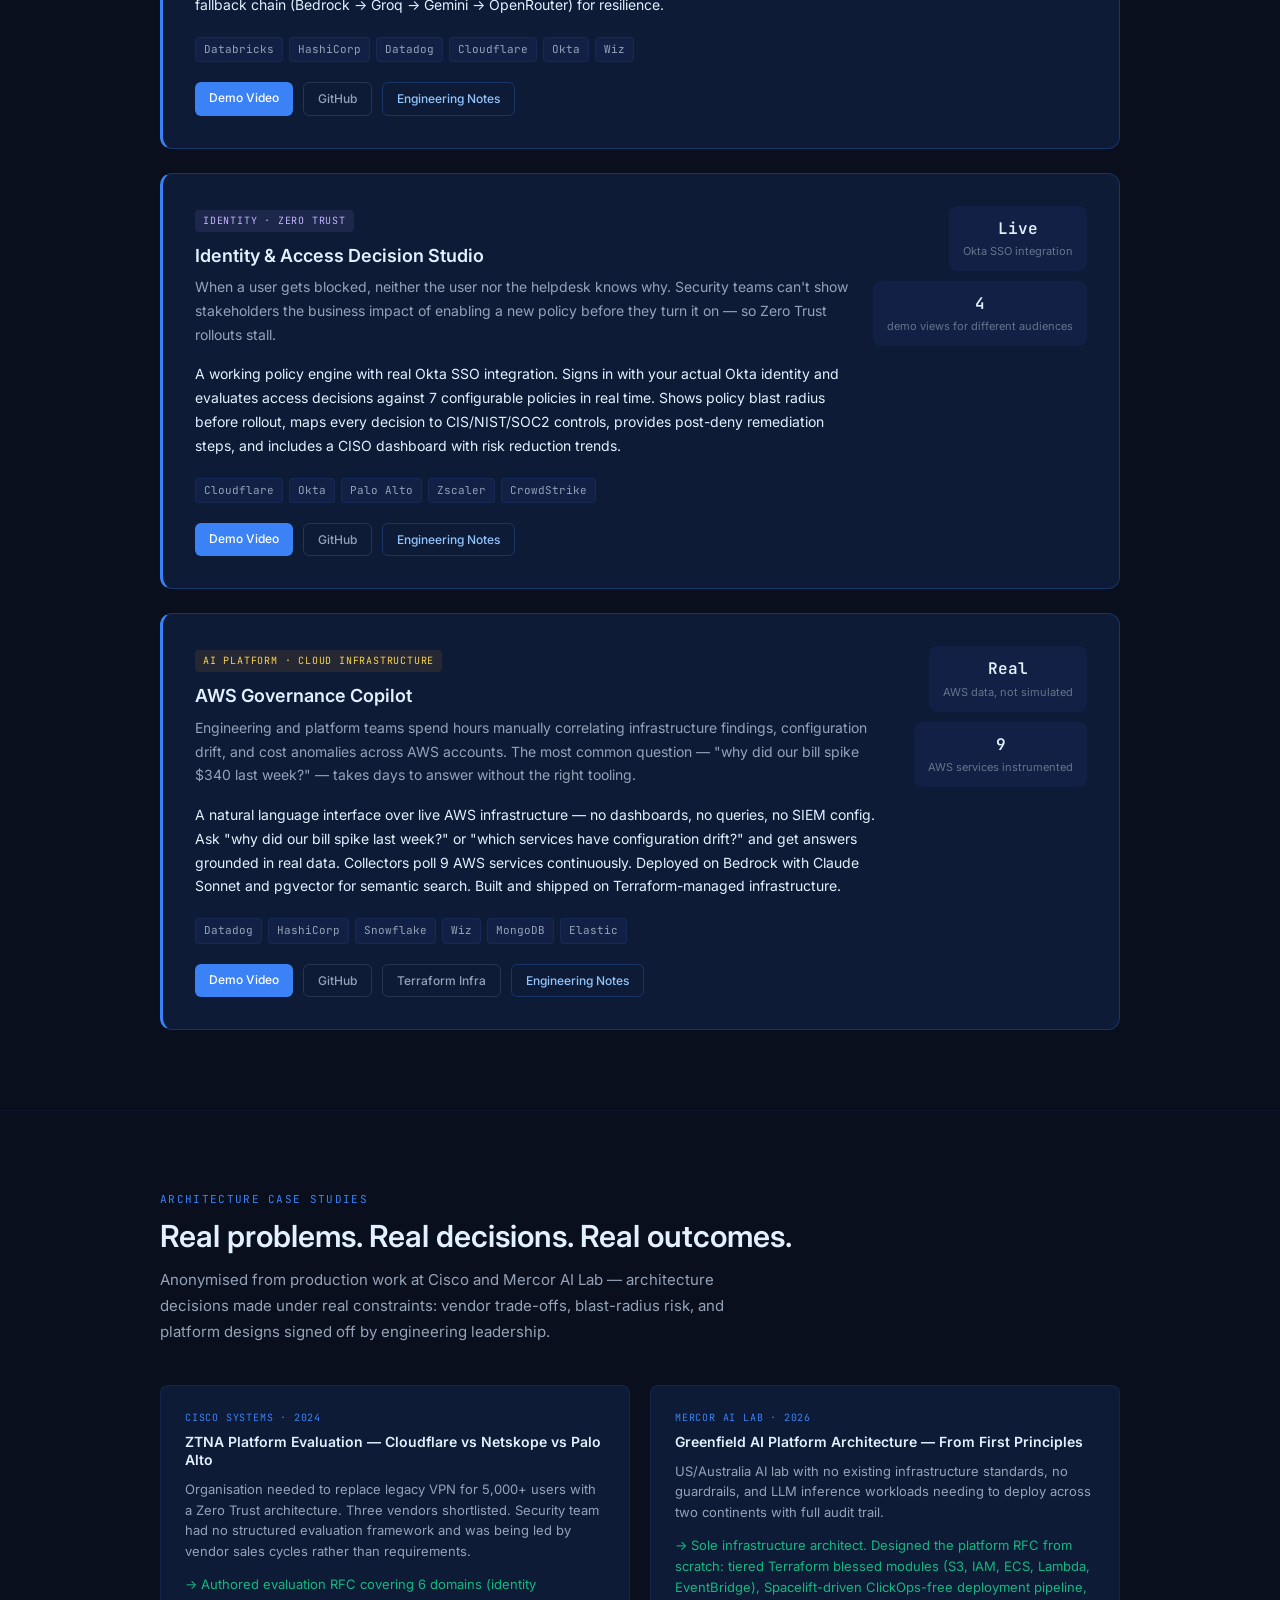
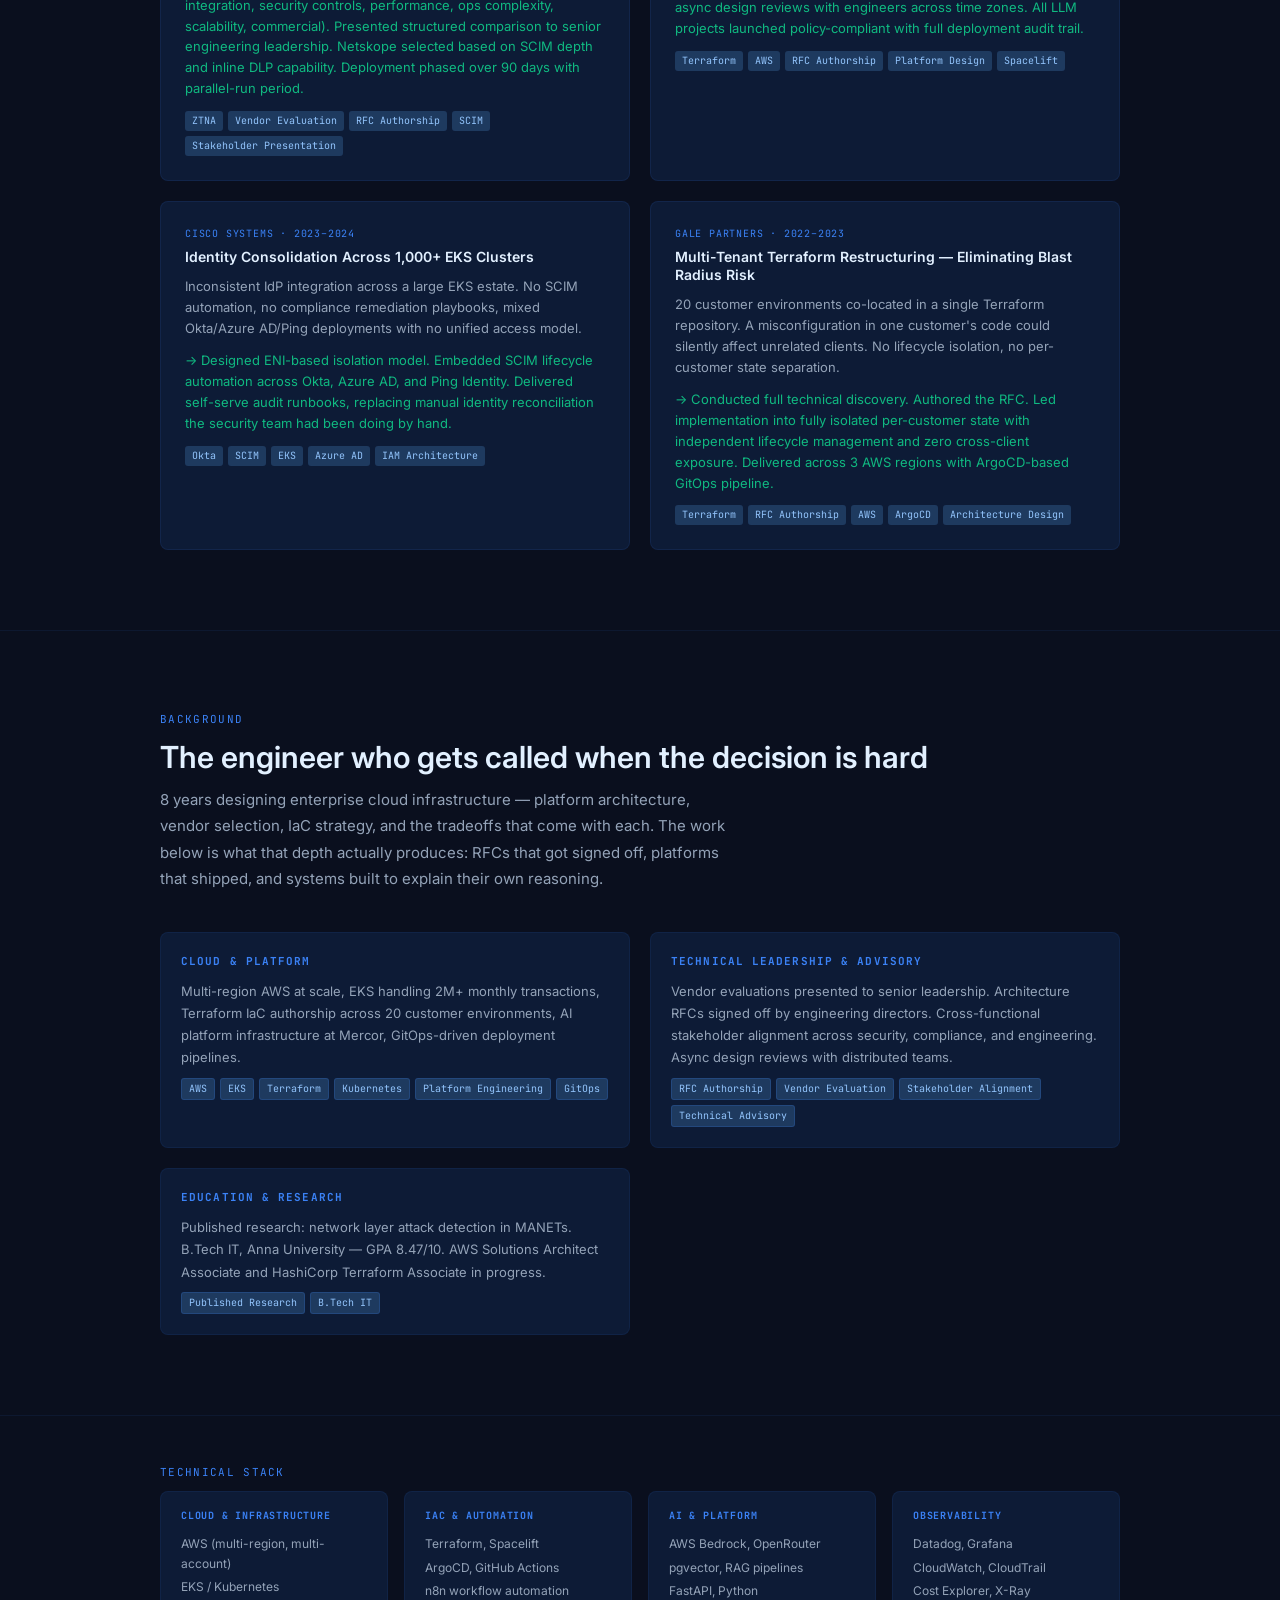
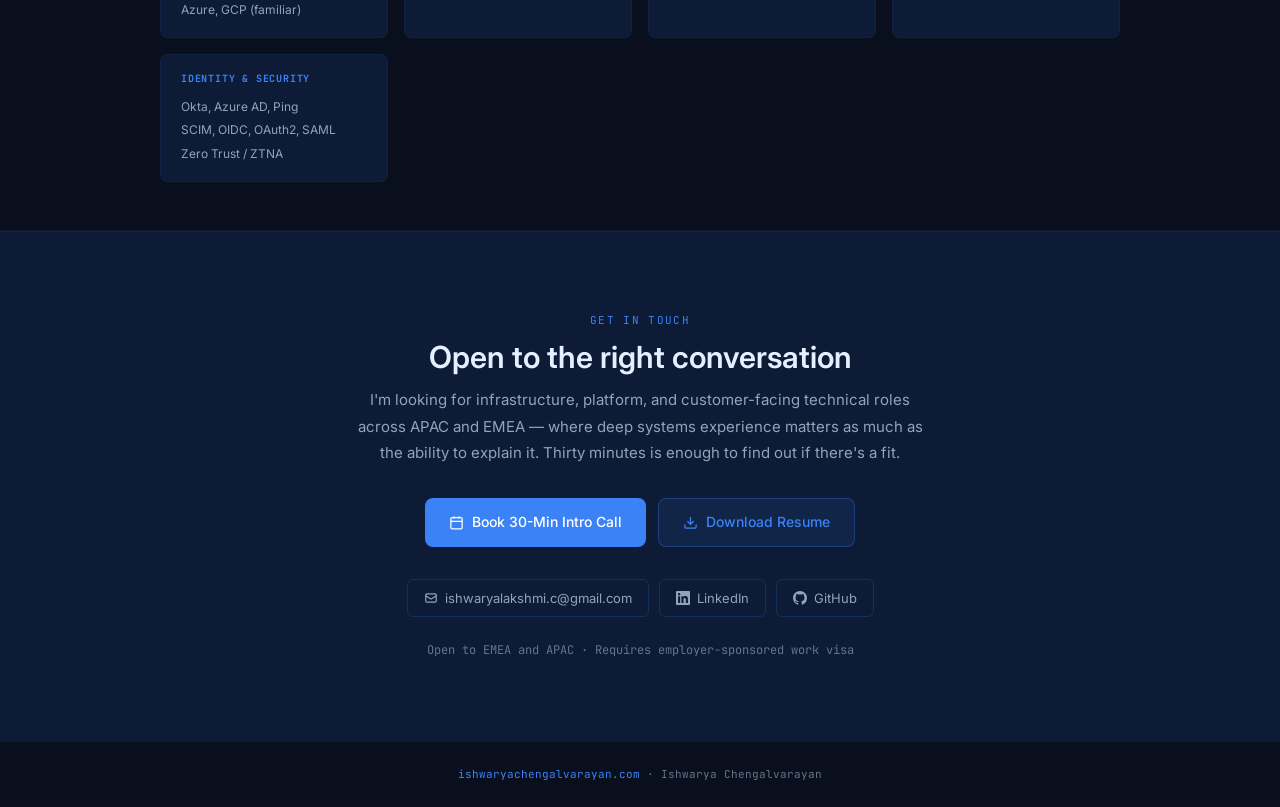
==== commit 5576c369: "update portfolio" ====
--- a/index.html
+++ b/index.html
@@ -345,7 +345,7 @@
         <div class="case-company">Cisco Systems · 2023–2024</div>
         <h3 class="case-title">Identity Consolidation Across 1,000+ EKS Clusters</h3>
         <p class="case-problem">Inconsistent IdP integration across a large EKS estate. No SCIM automation, no compliance remediation playbooks, mixed Okta/Azure AD/Ping deployments with no unified access model.</p>
-        <p class="case-outcome">Designed ENI-based isolation model. Embedded SCIM lifecycle automation across Okta, Azure AD, and Ping Identity. Delivered self-serve audit runbooks. Reduced manual identity operations by measurable hours per sprint across the security team.</p>
+        <p class="case-outcome">Designed ENI-based isolation model. Embedded SCIM lifecycle automation across Okta, Azure AD, and Ping Identity. Delivered self-serve audit runbooks, replacing manual identity reconciliation the security team had been doing by hand.</p>
         <div class="case-skills">
           <span class="case-skill">Okta</span><span class="case-skill">SCIM</span><span class="case-skill">EKS</span>
           <span class="case-skill">Azure AD</span><span class="case-skill">IAM Architecture</span>
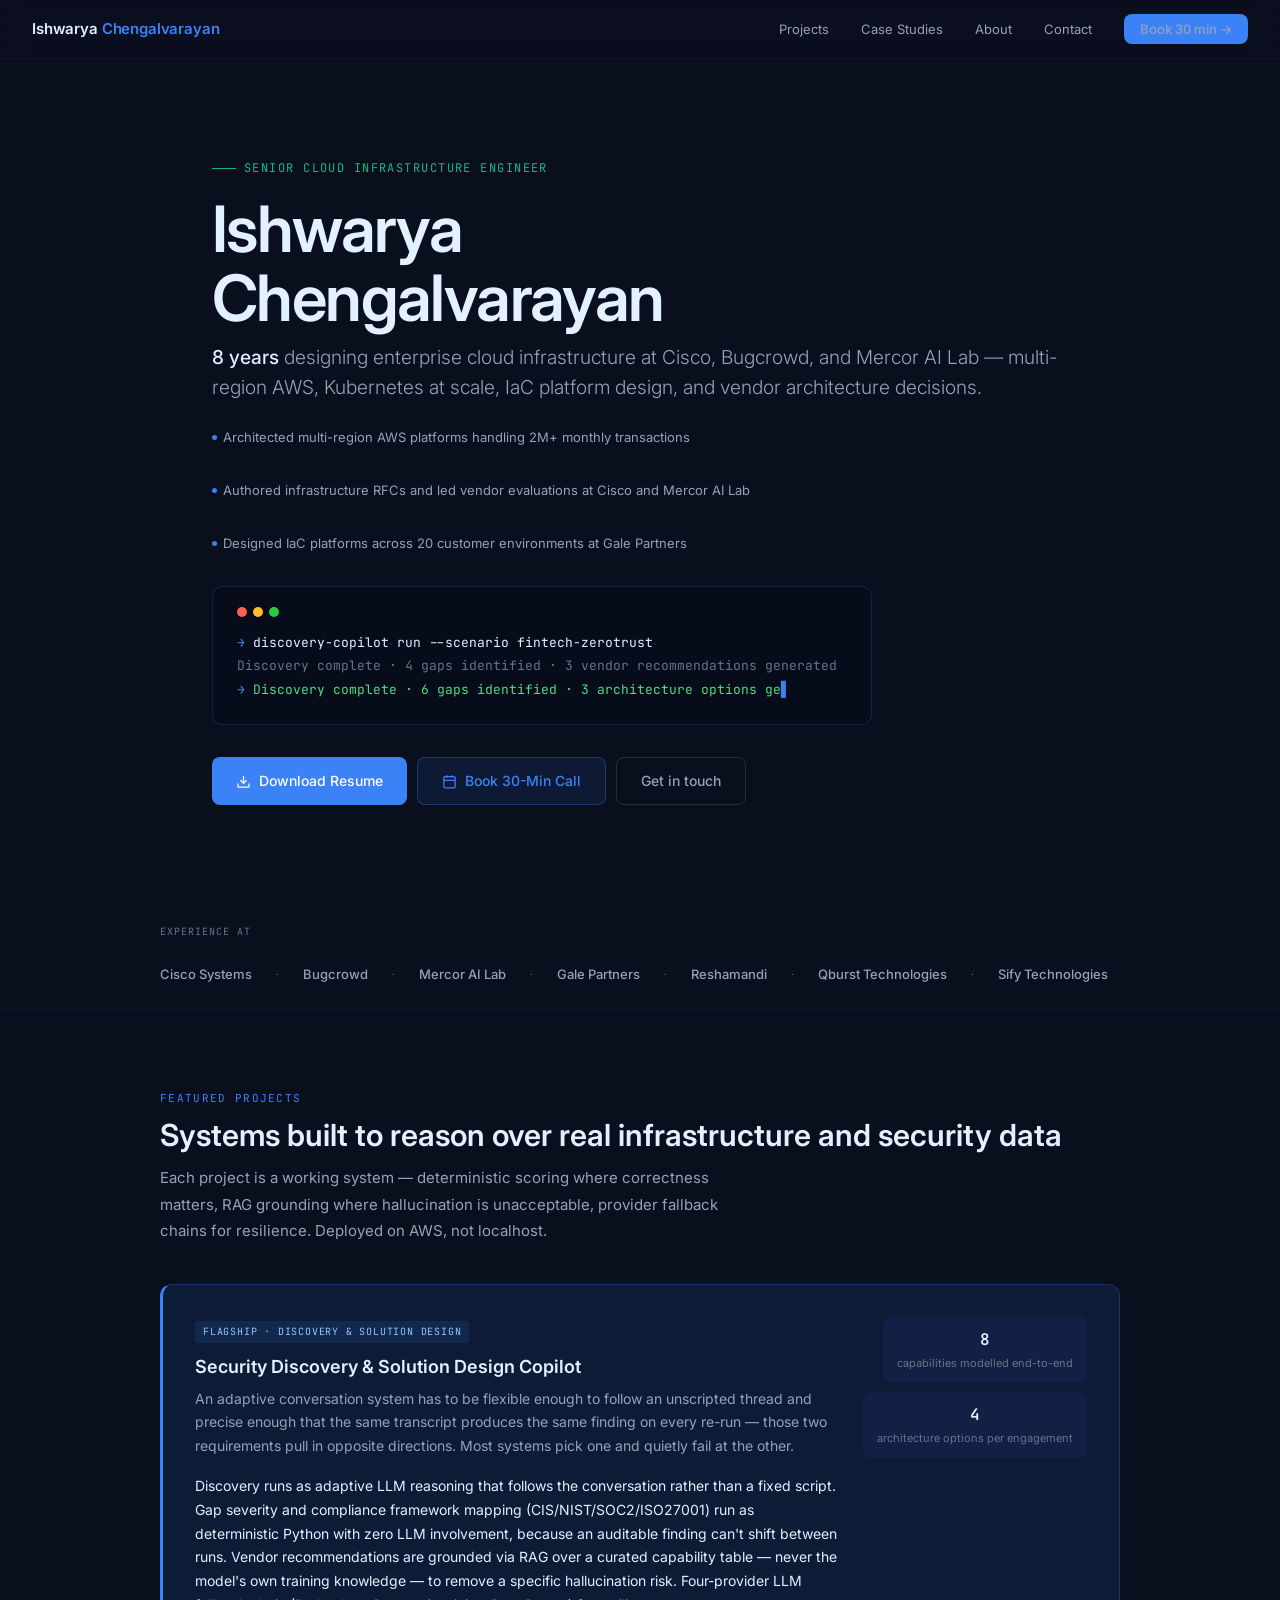
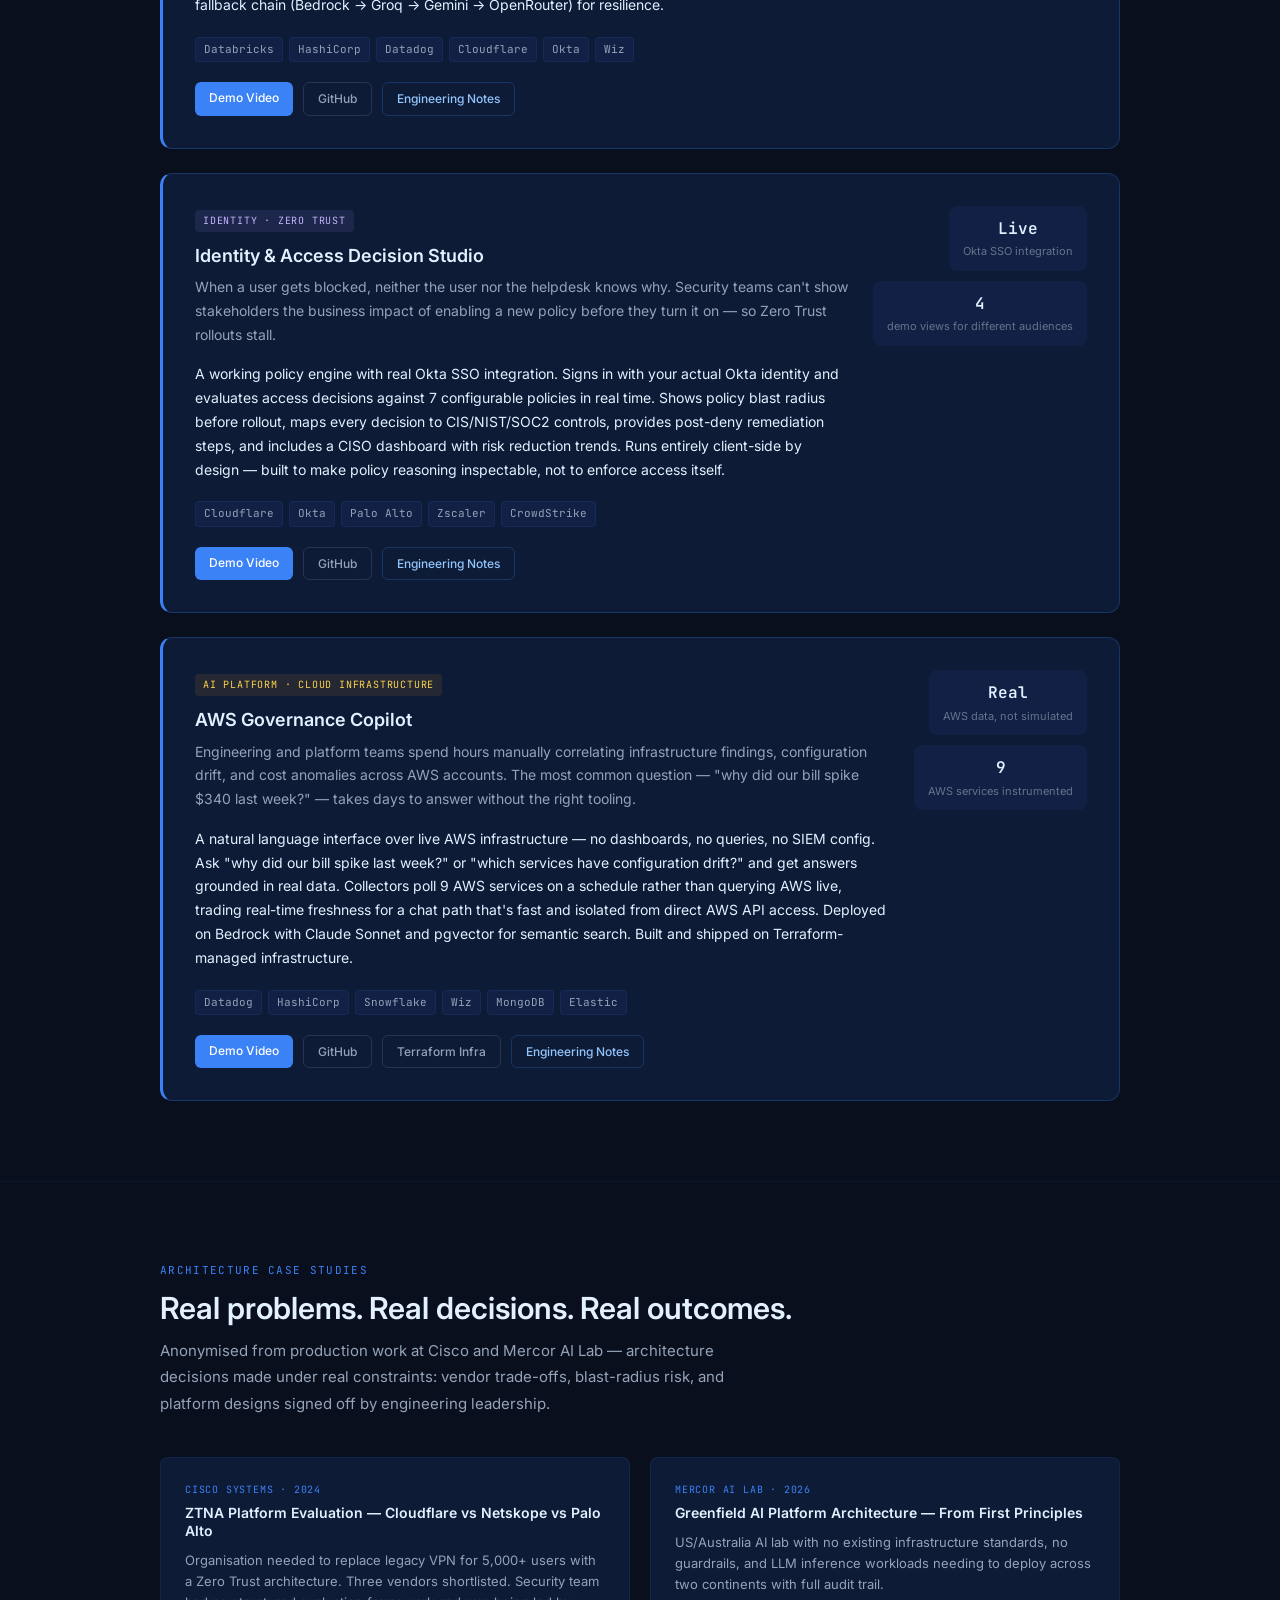
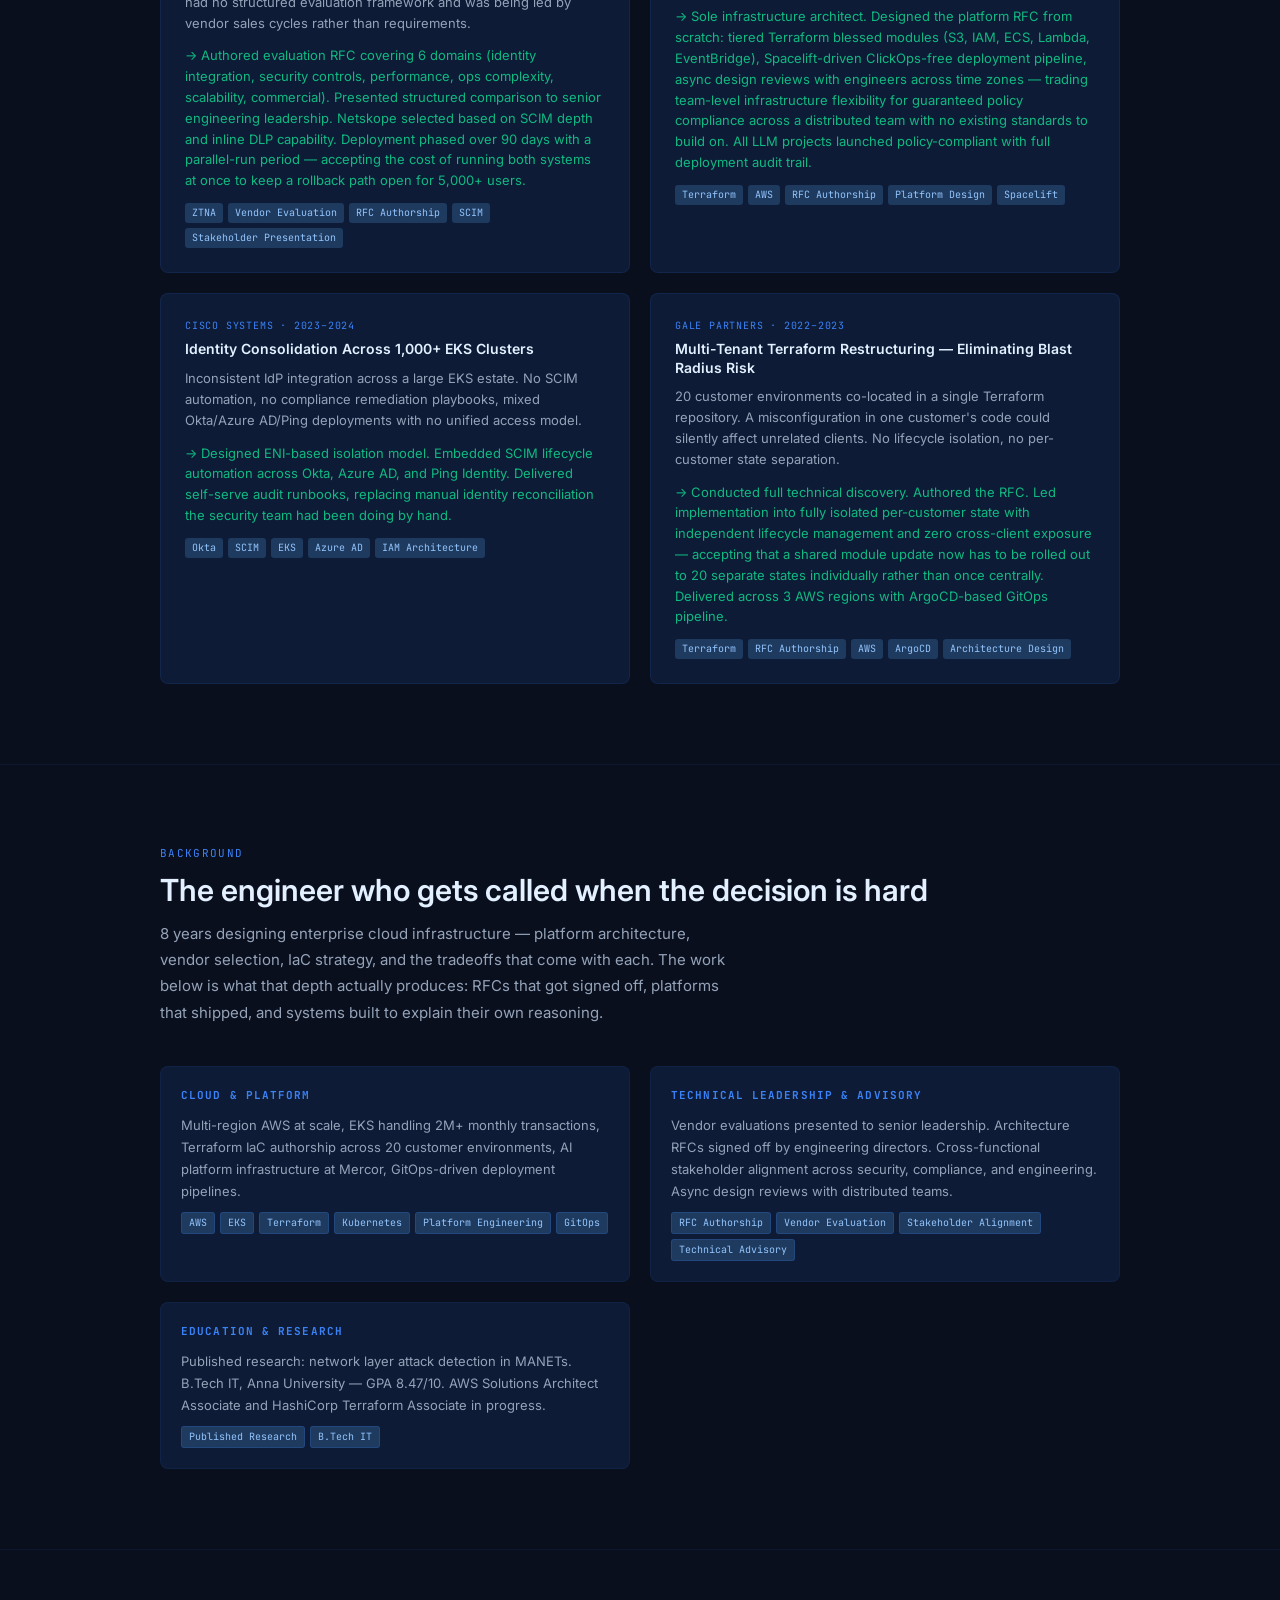
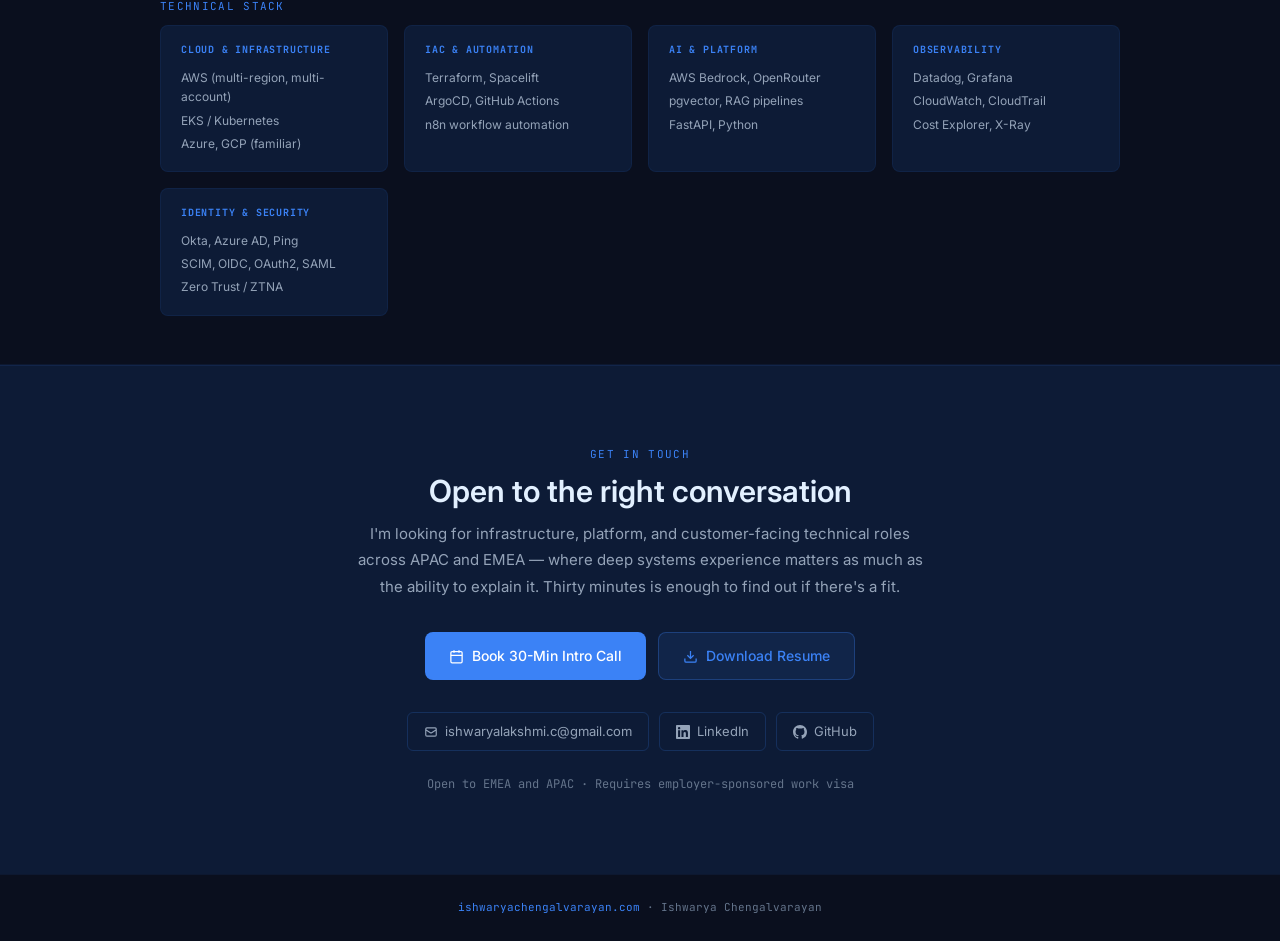
==== commit 8d9e26ba: "update portfolio" ====
--- a/index.html
+++ b/index.html
@@ -263,7 +263,7 @@
           <span class="project-tag tag-identity">Identity · Zero Trust</span>
           <h3 class="project-title">Identity &amp; Access Decision Studio</h3>
           <p class="project-problem">When a user gets blocked, neither the user nor the helpdesk knows why. Security teams can't show stakeholders the business impact of enabling a new policy before they turn it on — so Zero Trust rollouts stall.</p>
-          <p class="project-what">A working policy engine with real Okta SSO integration. Signs in with your actual Okta identity and evaluates access decisions against 7 configurable policies in real time. Shows policy blast radius before rollout, maps every decision to CIS/NIST/SOC2 controls, provides post-deny remediation steps, and includes a CISO dashboard with risk reduction trends.</p>
+          <p class="project-what">A working policy engine with real Okta SSO integration. Signs in with your actual Okta identity and evaluates access decisions against 7 configurable policies in real time. Shows policy blast radius before rollout, maps every decision to CIS/NIST/SOC2 controls, provides post-deny remediation steps, and includes a CISO dashboard with risk reduction trends. Runs entirely client-side by design — built to make policy reasoning inspectable, not to enforce access itself.</p>
           <div class="project-targets">
             <span class="target-tag">Cloudflare</span><span class="target-tag">Okta</span><span class="target-tag">Palo Alto</span>
             <span class="target-tag">Zscaler</span><span class="target-tag">CrowdStrike</span>
@@ -286,7 +286,7 @@
           <span class="project-tag tag-ai">AI Platform · Cloud Infrastructure</span>
           <h3 class="project-title">AWS Governance Copilot</h3>
           <p class="project-problem">Engineering and platform teams spend hours manually correlating infrastructure findings, configuration drift, and cost anomalies across AWS accounts. The most common question — "why did our bill spike $340 last week?" — takes days to answer without the right tooling.</p>
-          <p class="project-what">A natural language interface over live AWS infrastructure — no dashboards, no queries, no SIEM config. Ask "why did our bill spike last week?" or "which services have configuration drift?" and get answers grounded in real data. Collectors poll 9 AWS services continuously. Deployed on Bedrock with Claude Sonnet and pgvector for semantic search. Built and shipped on Terraform-managed infrastructure.</p>
+          <p class="project-what">A natural language interface over live AWS infrastructure — no dashboards, no queries, no SIEM config. Ask "why did our bill spike last week?" or "which services have configuration drift?" and get answers grounded in real data. Collectors poll 9 AWS services on a schedule rather than querying AWS live, trading real-time freshness for a chat path that's fast and isolated from direct AWS API access. Deployed on Bedrock with Claude Sonnet and pgvector for semantic search. Built and shipped on Terraform-managed infrastructure.</p>
           <div class="project-targets">
             <span class="target-tag">Datadog</span><span class="target-tag">HashiCorp</span><span class="target-tag">Snowflake</span>
             <span class="target-tag">Wiz</span><span class="target-tag">MongoDB</span><span class="target-tag">Elastic</span>
@@ -323,7 +323,7 @@
         <div class="case-company">Cisco Systems · 2024</div>
         <h3 class="case-title">ZTNA Platform Evaluation — Cloudflare vs Netskope vs Palo Alto</h3>
         <p class="case-problem">Organisation needed to replace legacy VPN for 5,000+ users with a Zero Trust architecture. Three vendors shortlisted. Security team had no structured evaluation framework and was being led by vendor sales cycles rather than requirements.</p>
-        <p class="case-outcome">Authored evaluation RFC covering 6 domains (identity integration, security controls, performance, ops complexity, scalability, commercial). Presented structured comparison to senior engineering leadership. Netskope selected based on SCIM depth and inline DLP capability. Deployment phased over 90 days with parallel-run period.</p>
+        <p class="case-outcome">Authored evaluation RFC covering 6 domains (identity integration, security controls, performance, ops complexity, scalability, commercial). Presented structured comparison to senior engineering leadership. Netskope selected based on SCIM depth and inline DLP capability. Deployment phased over 90 days with a parallel-run period — accepting the cost of running both systems at once to keep a rollback path open for 5,000+ users.</p>
         <div class="case-skills">
           <span class="case-skill">ZTNA</span><span class="case-skill">Vendor Evaluation</span><span class="case-skill">RFC Authorship</span>
           <span class="case-skill">SCIM</span><span class="case-skill">Stakeholder Presentation</span>
@@ -334,7 +334,7 @@
         <div class="case-company">Mercor AI Lab · 2026</div>
         <h3 class="case-title">Greenfield AI Platform Architecture — From First Principles</h3>
         <p class="case-problem">US/Australia AI lab with no existing infrastructure standards, no guardrails, and LLM inference workloads needing to deploy across two continents with full audit trail.</p>
-        <p class="case-outcome">Sole infrastructure architect. Designed the platform RFC from scratch: tiered Terraform blessed modules (S3, IAM, ECS, Lambda, EventBridge), Spacelift-driven ClickOps-free deployment pipeline, async design reviews with engineers across time zones. All LLM projects launched policy-compliant with full deployment audit trail.</p>
+        <p class="case-outcome">Sole infrastructure architect. Designed the platform RFC from scratch: tiered Terraform blessed modules (S3, IAM, ECS, Lambda, EventBridge), Spacelift-driven ClickOps-free deployment pipeline, async design reviews with engineers across time zones — trading team-level infrastructure flexibility for guaranteed policy compliance across a distributed team with no existing standards to build on. All LLM projects launched policy-compliant with full deployment audit trail.</p>
         <div class="case-skills">
           <span class="case-skill">Terraform</span><span class="case-skill">AWS</span><span class="case-skill">RFC Authorship</span>
           <span class="case-skill">Platform Design</span><span class="case-skill">Spacelift</span>
@@ -356,7 +356,7 @@
         <div class="case-company">Gale Partners · 2022–2023</div>
         <h3 class="case-title">Multi-Tenant Terraform Restructuring — Eliminating Blast Radius Risk</h3>
         <p class="case-problem">20 customer environments co-located in a single Terraform repository. A misconfiguration in one customer's code could silently affect unrelated clients. No lifecycle isolation, no per-customer state separation.</p>
-        <p class="case-outcome">Conducted full technical discovery. Authored the RFC. Led implementation into fully isolated per-customer state with independent lifecycle management and zero cross-client exposure. Delivered across 3 AWS regions with ArgoCD-based GitOps pipeline.</p>
+        <p class="case-outcome">Conducted full technical discovery. Authored the RFC. Led implementation into fully isolated per-customer state with independent lifecycle management and zero cross-client exposure — accepting that a shared module update now has to be rolled out to 20 separate states individually rather than once centrally. Delivered across 3 AWS regions with ArgoCD-based GitOps pipeline.</p>
         <div class="case-skills">
           <span class="case-skill">Terraform</span><span class="case-skill">RFC Authorship</span><span class="case-skill">AWS</span>
           <span class="case-skill">ArgoCD</span><span class="case-skill">Architecture Design</span>
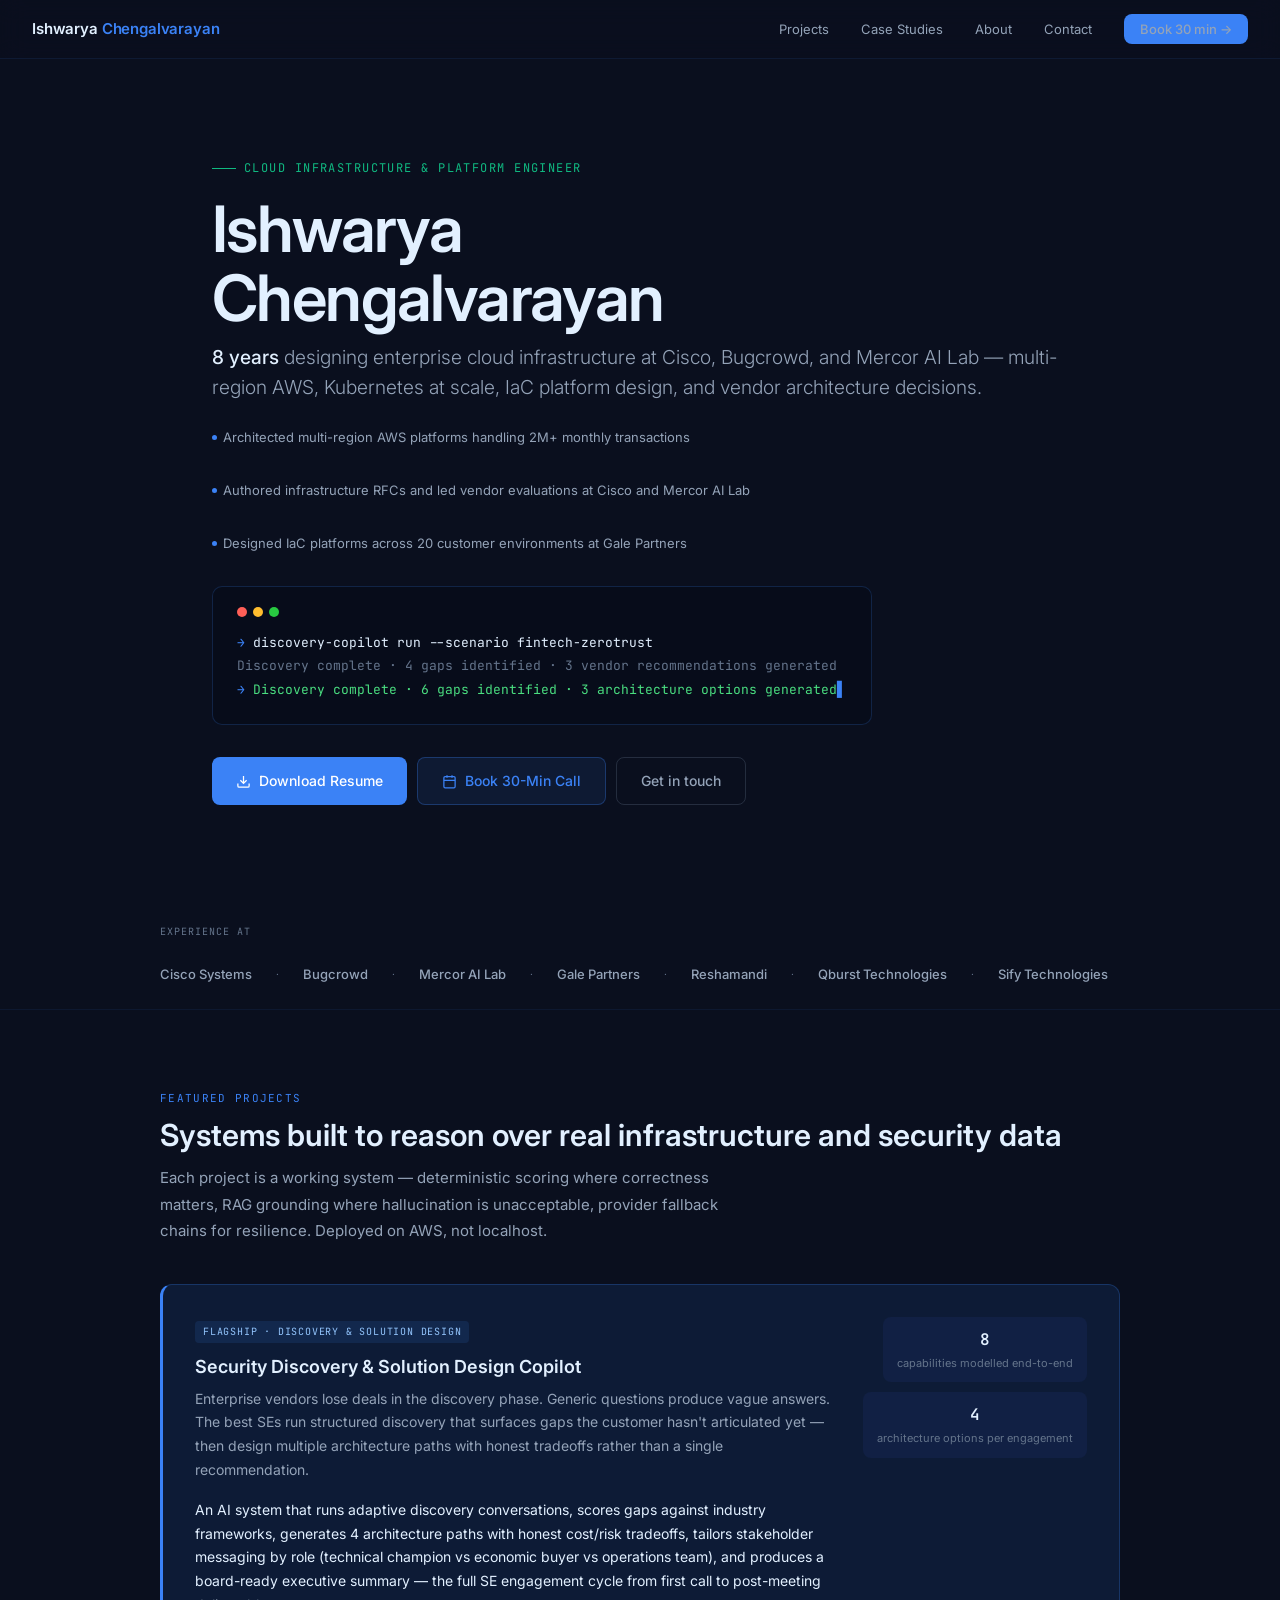
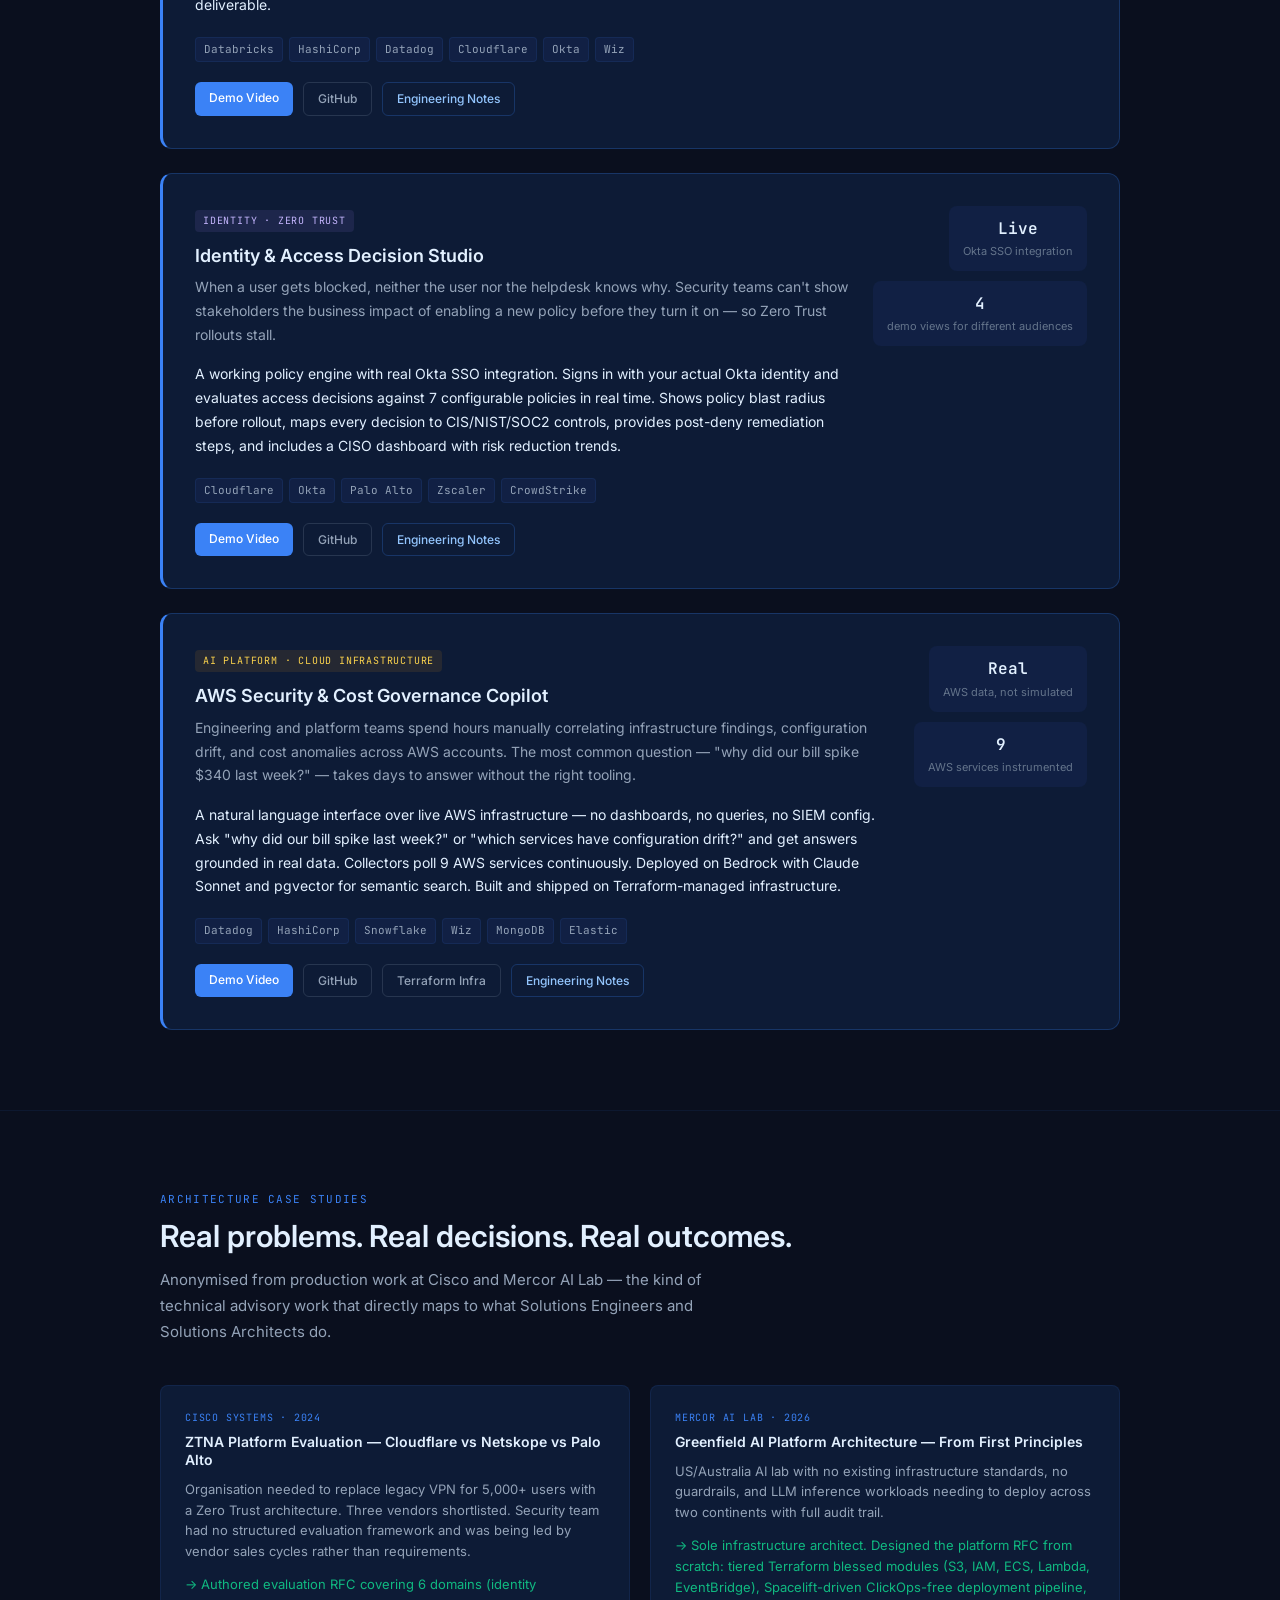
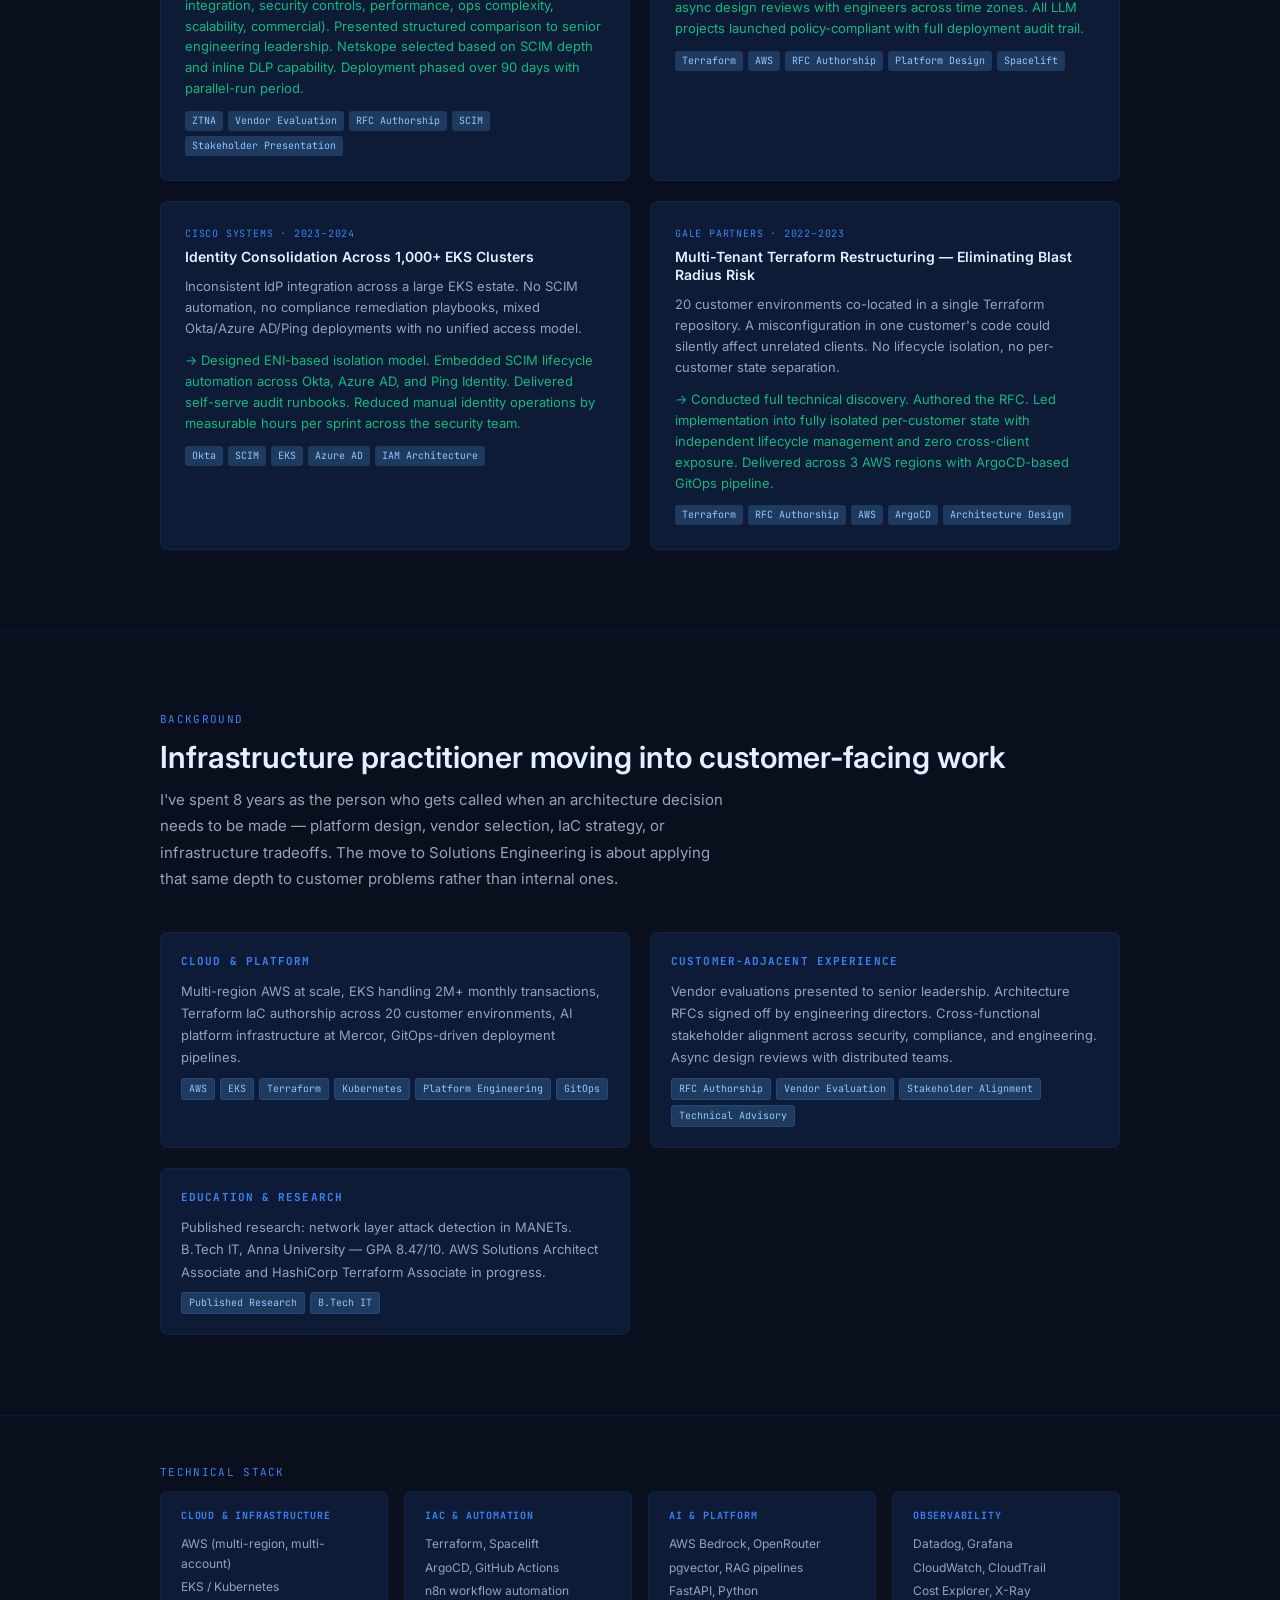
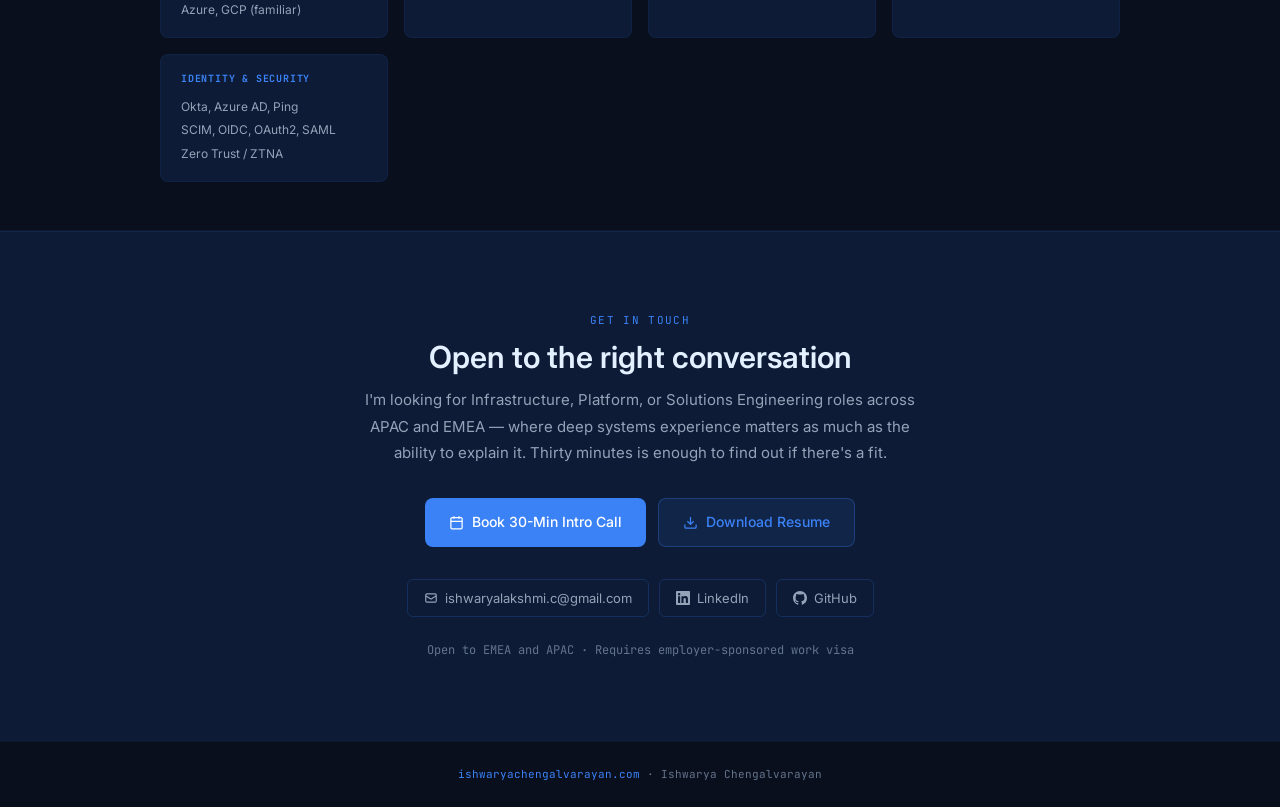
==== commit 07a6dab6: "Revert last 5 commits" ====
--- a/index.html
+++ b/index.html
@@ -3,8 +3,8 @@
 <head>
   <meta charset="UTF-8" />
   <meta name="viewport" content="width=device-width, initial-scale=1.0" />
-  <title>Ishwarya Chengalvarayan — Senior Cloud Infrastructure Engineer</title>
-  <meta name="description" content="Senior Cloud Infrastructure Engineer with 8+ years at Cisco, Bugcrowd, and Mercor AI Lab. Multi-region AWS platform architecture, RFC authorship, and vendor evaluation at scale." />
+  <title>Ishwarya Chengalvarayan — Solutions Engineer | Cloud Infrastructure & Platform</title>
+  <meta name="description" content="Cloud Infrastructure Architect with 8+ years at Cisco, Bugcrowd, and Mercor AI Lab. Designed platforms, authored architecture RFCs, evaluated vendors. Transitioning into Solutions Engineering across APAC and EMEA." />
   <link rel="preconnect" href="https://fonts.googleapis.com" />
   <link href="https://fonts.googleapis.com/css2?family=JetBrains+Mono:wght@400;600;700&family=Inter:wght@300;400;500;600&display=swap" rel="stylesheet" />
   <style>
@@ -179,7 +179,7 @@
 
 <!-- HERO -->
 <section class="hero">
-  <div class="hero-label">Senior Cloud Infrastructure Engineer</div>
+  <div class="hero-label">Cloud Infrastructure &amp; Platform Engineer</div>
   <h1 class="hero-name">Ishwarya<br>Chengalvarayan</h1>
   <p class="hero-role"><strong>8 years</strong> designing enterprise cloud infrastructure at Cisco, Bugcrowd, and Mercor AI Lab — multi-region AWS, Kubernetes at scale, IaC platform design, and vendor architecture decisions.</p>
 
@@ -239,8 +239,8 @@
         <div>
           <span class="project-tag tag-flagship">Flagship · Discovery &amp; Solution Design</span>
           <h3 class="project-title">Security Discovery & Solution Design Copilot</h3>
-          <p class="project-problem">An adaptive conversation system has to be flexible enough to follow an unscripted thread and precise enough that the same transcript produces the same finding on every re-run — those two requirements pull in opposite directions. Most systems pick one and quietly fail at the other.</p>
-          <p class="project-what">Discovery runs as adaptive LLM reasoning that follows the conversation rather than a fixed script. Gap severity and compliance framework mapping (CIS/NIST/SOC2/ISO27001) run as deterministic Python with zero LLM involvement, because an auditable finding can't shift between runs. Vendor recommendations are grounded via RAG over a curated capability table — never the model's own training knowledge — to remove a specific hallucination risk. Four-provider LLM fallback chain (Bedrock → Groq → Gemini → OpenRouter) for resilience.</p>
+          <p class="project-problem">Enterprise vendors lose deals in the discovery phase. Generic questions produce vague answers. The best SEs run structured discovery that surfaces gaps the customer hasn't articulated yet — then design multiple architecture paths with honest tradeoffs rather than a single recommendation.</p>
+          <p class="project-what">An AI system that runs adaptive discovery conversations, scores gaps against industry frameworks, generates 4 architecture paths with honest cost/risk tradeoffs, tailors stakeholder messaging by role (technical champion vs economic buyer vs operations team), and produces a board-ready executive summary — the full SE engagement cycle from first call to post-meeting deliverable.</p>
           <div class="project-targets">
             <span class="target-tag">Databricks</span><span class="target-tag">HashiCorp</span><span class="target-tag">Datadog</span>
             <span class="target-tag">Cloudflare</span><span class="target-tag">Okta</span><span class="target-tag">Wiz</span>
@@ -263,7 +263,7 @@
           <span class="project-tag tag-identity">Identity · Zero Trust</span>
           <h3 class="project-title">Identity &amp; Access Decision Studio</h3>
           <p class="project-problem">When a user gets blocked, neither the user nor the helpdesk knows why. Security teams can't show stakeholders the business impact of enabling a new policy before they turn it on — so Zero Trust rollouts stall.</p>
-          <p class="project-what">A working policy engine with real Okta SSO integration. Signs in with your actual Okta identity and evaluates access decisions against 7 configurable policies in real time. Shows policy blast radius before rollout, maps every decision to CIS/NIST/SOC2 controls, provides post-deny remediation steps, and includes a CISO dashboard with risk reduction trends. Runs entirely client-side by design — built to make policy reasoning inspectable, not to enforce access itself.</p>
+          <p class="project-what">A working policy engine with real Okta SSO integration. Signs in with your actual Okta identity and evaluates access decisions against 7 configurable policies in real time. Shows policy blast radius before rollout, maps every decision to CIS/NIST/SOC2 controls, provides post-deny remediation steps, and includes a CISO dashboard with risk reduction trends.</p>
           <div class="project-targets">
             <span class="target-tag">Cloudflare</span><span class="target-tag">Okta</span><span class="target-tag">Palo Alto</span>
             <span class="target-tag">Zscaler</span><span class="target-tag">CrowdStrike</span>
@@ -284,9 +284,9 @@
       <div class="project-card flagship">
         <div>
           <span class="project-tag tag-ai">AI Platform · Cloud Infrastructure</span>
-          <h3 class="project-title">AWS Governance Copilot</h3>
+          <h3 class="project-title">AWS Security & Cost Governance Copilot</h3>
           <p class="project-problem">Engineering and platform teams spend hours manually correlating infrastructure findings, configuration drift, and cost anomalies across AWS accounts. The most common question — "why did our bill spike $340 last week?" — takes days to answer without the right tooling.</p>
-          <p class="project-what">A natural language interface over live AWS infrastructure — no dashboards, no queries, no SIEM config. Ask "why did our bill spike last week?" or "which services have configuration drift?" and get answers grounded in real data. Collectors poll 9 AWS services on a schedule rather than querying AWS live, trading real-time freshness for a chat path that's fast and isolated from direct AWS API access. Deployed on Bedrock with Claude Sonnet and pgvector for semantic search. Built and shipped on Terraform-managed infrastructure.</p>
+          <p class="project-what">A natural language interface over live AWS infrastructure — no dashboards, no queries, no SIEM config. Ask "why did our bill spike last week?" or "which services have configuration drift?" and get answers grounded in real data. Collectors poll 9 AWS services continuously. Deployed on Bedrock with Claude Sonnet and pgvector for semantic search. Built and shipped on Terraform-managed infrastructure.</p>
           <div class="project-targets">
             <span class="target-tag">Datadog</span><span class="target-tag">HashiCorp</span><span class="target-tag">Snowflake</span>
             <span class="target-tag">Wiz</span><span class="target-tag">MongoDB</span><span class="target-tag">Elastic</span>
@@ -315,7 +315,7 @@
   <div class="container">
     <p class="section-label">Architecture Case Studies</p>
     <h2 class="section-title">Real problems. Real decisions. Real outcomes.</h2>
-    <p class="section-sub">Anonymised from production work at Cisco and Mercor AI Lab — architecture decisions made under real constraints: vendor trade-offs, blast-radius risk, and platform designs signed off by engineering leadership.</p>
+    <p class="section-sub">Anonymised from production work at Cisco and Mercor AI Lab — the kind of technical advisory work that directly maps to what Solutions Engineers and Solutions Architects do.</p>
 
     <div class="cases-grid">
 
@@ -323,7 +323,7 @@
         <div class="case-company">Cisco Systems · 2024</div>
         <h3 class="case-title">ZTNA Platform Evaluation — Cloudflare vs Netskope vs Palo Alto</h3>
         <p class="case-problem">Organisation needed to replace legacy VPN for 5,000+ users with a Zero Trust architecture. Three vendors shortlisted. Security team had no structured evaluation framework and was being led by vendor sales cycles rather than requirements.</p>
-        <p class="case-outcome">Authored evaluation RFC covering 6 domains (identity integration, security controls, performance, ops complexity, scalability, commercial). Presented structured comparison to senior engineering leadership. Netskope selected based on SCIM depth and inline DLP capability. Deployment phased over 90 days with a parallel-run period — accepting the cost of running both systems at once to keep a rollback path open for 5,000+ users.</p>
+        <p class="case-outcome">Authored evaluation RFC covering 6 domains (identity integration, security controls, performance, ops complexity, scalability, commercial). Presented structured comparison to senior engineering leadership. Netskope selected based on SCIM depth and inline DLP capability. Deployment phased over 90 days with parallel-run period.</p>
         <div class="case-skills">
           <span class="case-skill">ZTNA</span><span class="case-skill">Vendor Evaluation</span><span class="case-skill">RFC Authorship</span>
           <span class="case-skill">SCIM</span><span class="case-skill">Stakeholder Presentation</span>
@@ -334,7 +334,7 @@
         <div class="case-company">Mercor AI Lab · 2026</div>
         <h3 class="case-title">Greenfield AI Platform Architecture — From First Principles</h3>
         <p class="case-problem">US/Australia AI lab with no existing infrastructure standards, no guardrails, and LLM inference workloads needing to deploy across two continents with full audit trail.</p>
-        <p class="case-outcome">Sole infrastructure architect. Designed the platform RFC from scratch: tiered Terraform blessed modules (S3, IAM, ECS, Lambda, EventBridge), Spacelift-driven ClickOps-free deployment pipeline, async design reviews with engineers across time zones — trading team-level infrastructure flexibility for guaranteed policy compliance across a distributed team with no existing standards to build on. All LLM projects launched policy-compliant with full deployment audit trail.</p>
+        <p class="case-outcome">Sole infrastructure architect. Designed the platform RFC from scratch: tiered Terraform blessed modules (S3, IAM, ECS, Lambda, EventBridge), Spacelift-driven ClickOps-free deployment pipeline, async design reviews with engineers across time zones. All LLM projects launched policy-compliant with full deployment audit trail.</p>
         <div class="case-skills">
           <span class="case-skill">Terraform</span><span class="case-skill">AWS</span><span class="case-skill">RFC Authorship</span>
           <span class="case-skill">Platform Design</span><span class="case-skill">Spacelift</span>
@@ -345,7 +345,7 @@
         <div class="case-company">Cisco Systems · 2023–2024</div>
         <h3 class="case-title">Identity Consolidation Across 1,000+ EKS Clusters</h3>
         <p class="case-problem">Inconsistent IdP integration across a large EKS estate. No SCIM automation, no compliance remediation playbooks, mixed Okta/Azure AD/Ping deployments with no unified access model.</p>
-        <p class="case-outcome">Designed ENI-based isolation model. Embedded SCIM lifecycle automation across Okta, Azure AD, and Ping Identity. Delivered self-serve audit runbooks, replacing manual identity reconciliation the security team had been doing by hand.</p>
+        <p class="case-outcome">Designed ENI-based isolation model. Embedded SCIM lifecycle automation across Okta, Azure AD, and Ping Identity. Delivered self-serve audit runbooks. Reduced manual identity operations by measurable hours per sprint across the security team.</p>
         <div class="case-skills">
           <span class="case-skill">Okta</span><span class="case-skill">SCIM</span><span class="case-skill">EKS</span>
           <span class="case-skill">Azure AD</span><span class="case-skill">IAM Architecture</span>
@@ -356,7 +356,7 @@
         <div class="case-company">Gale Partners · 2022–2023</div>
         <h3 class="case-title">Multi-Tenant Terraform Restructuring — Eliminating Blast Radius Risk</h3>
         <p class="case-problem">20 customer environments co-located in a single Terraform repository. A misconfiguration in one customer's code could silently affect unrelated clients. No lifecycle isolation, no per-customer state separation.</p>
-        <p class="case-outcome">Conducted full technical discovery. Authored the RFC. Led implementation into fully isolated per-customer state with independent lifecycle management and zero cross-client exposure — accepting that a shared module update now has to be rolled out to 20 separate states individually rather than once centrally. Delivered across 3 AWS regions with ArgoCD-based GitOps pipeline.</p>
+        <p class="case-outcome">Conducted full technical discovery. Authored the RFC. Led implementation into fully isolated per-customer state with independent lifecycle management and zero cross-client exposure. Delivered across 3 AWS regions with ArgoCD-based GitOps pipeline.</p>
         <div class="case-skills">
           <span class="case-skill">Terraform</span><span class="case-skill">RFC Authorship</span><span class="case-skill">AWS</span>
           <span class="case-skill">ArgoCD</span><span class="case-skill">Architecture Design</span>
@@ -373,8 +373,8 @@
 <section id="about">
   <div class="container">
     <p class="section-label">Background</p>
-    <h2 class="section-title">The engineer who gets called when the decision is hard</h2>
-    <p class="section-sub">8 years designing enterprise cloud infrastructure — platform architecture, vendor selection, IaC strategy, and the tradeoffs that come with each. The work below is what that depth actually produces: RFCs that got signed off, platforms that shipped, and systems built to explain their own reasoning.</p>
+    <h2 class="section-title">Infrastructure practitioner moving into customer-facing work</h2>
+    <p class="section-sub">I've spent 8 years as the person who gets called when an architecture decision needs to be made — platform design, vendor selection, IaC strategy, or infrastructure tradeoffs. The move to Solutions Engineering is about applying that same depth to customer problems rather than internal ones.</p>
 
     <div class="about-grid">
       <div class="about-block">
@@ -386,7 +386,7 @@
         </div>
       </div>
       <div class="about-block">
-        <h3>Technical Leadership &amp; Advisory</h3>
+        <h3>Customer-Adjacent Experience</h3>
         <p>Vendor evaluations presented to senior leadership. Architecture RFCs signed off by engineering directors. Cross-functional stakeholder alignment across security, compliance, and engineering. Async design reviews with distributed teams.</p>
         <div class="tag-list">
           <span class="tag">RFC Authorship</span><span class="tag">Vendor Evaluation</span>
@@ -463,7 +463,7 @@
     <div class="contact-wrap">
       <p class="section-label">Get in touch</p>
       <h2 class="section-title">Open to the right conversation</h2>
-      <p class="section-sub">I'm looking for infrastructure, platform, and customer-facing technical roles across APAC and EMEA — where deep systems experience matters as much as the ability to explain it. Thirty minutes is enough to find out if there's a fit.</p>
+      <p class="section-sub">I'm looking for Infrastructure, Platform, or Solutions Engineering roles across APAC and EMEA — where deep systems experience matters as much as the ability to explain it. Thirty minutes is enough to find out if there's a fit.</p>
 
       <div class="cta-group">
         <a href="https://calendly.com/ishwaryalakshmi-c/30min" target="_blank" class="btn btn-primary">
@@ -504,8 +504,8 @@
   "Discovery complete · 6 gaps identified · 3 architecture options generated",
   "Vendor evaluation: HashiCorp vs Pulumi vs CDK · recommendation: Terraform · rationale exported",
   "AWS cost spike: $340 on Tuesday · root cause: NAT Gateway misrouting · fix: VPC endpoint",
-  "Architecture RFC drafted · 3 options scored · rollback plan included",
-  "Architecture option B: lowest cost · 6-week rollout · low ops overhead",
+  "Stakeholder brief generated: CTO · Platform Lead · Finance · Procurement",
+  "Architecture option B: Best Cost · time to value: 6 weeks · ops overhead: low",
   "RFC approved: tiered IaC modules · 20 customer environments · zero blast radius",
   "Executive summary ready · 3-phase roadmap · estimated platform savings: $2.4k/month",
   "EKS cluster: 2M+ transactions/month · multi-region · p99 latency: 34ms",
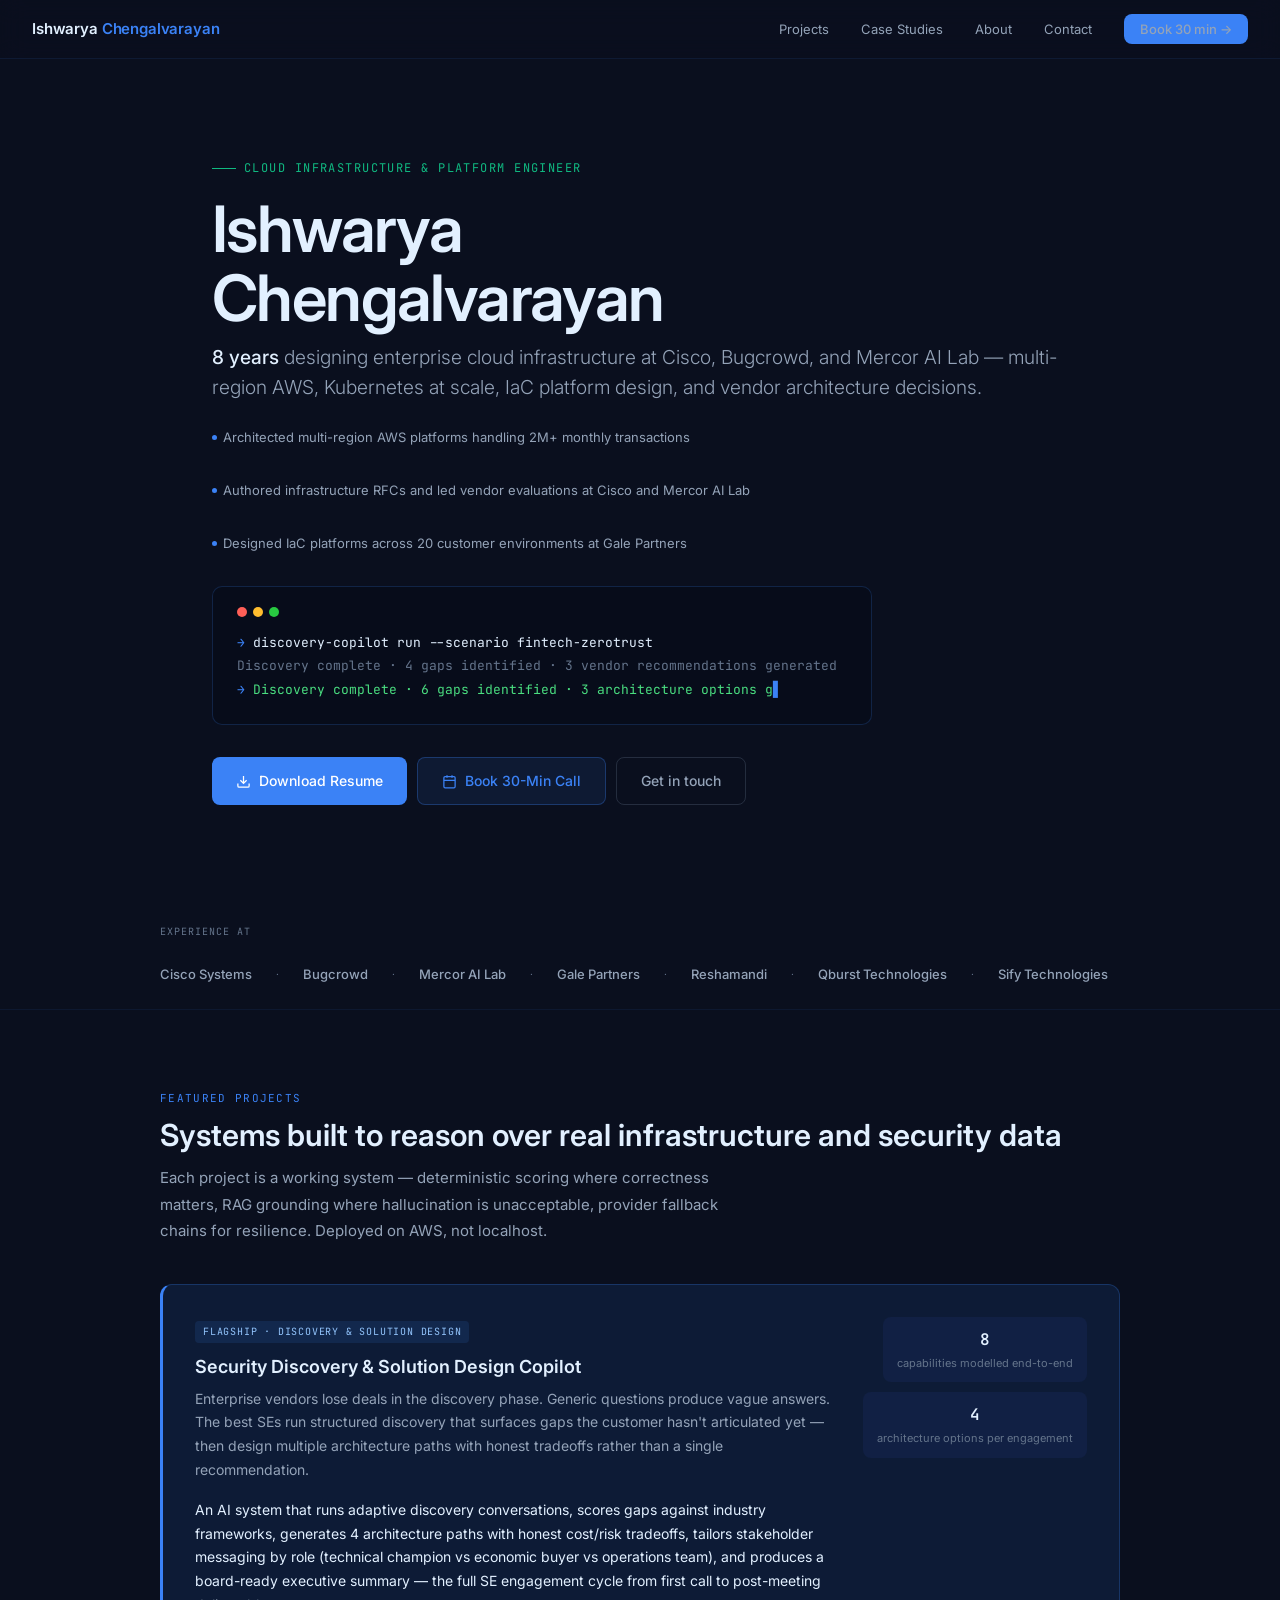
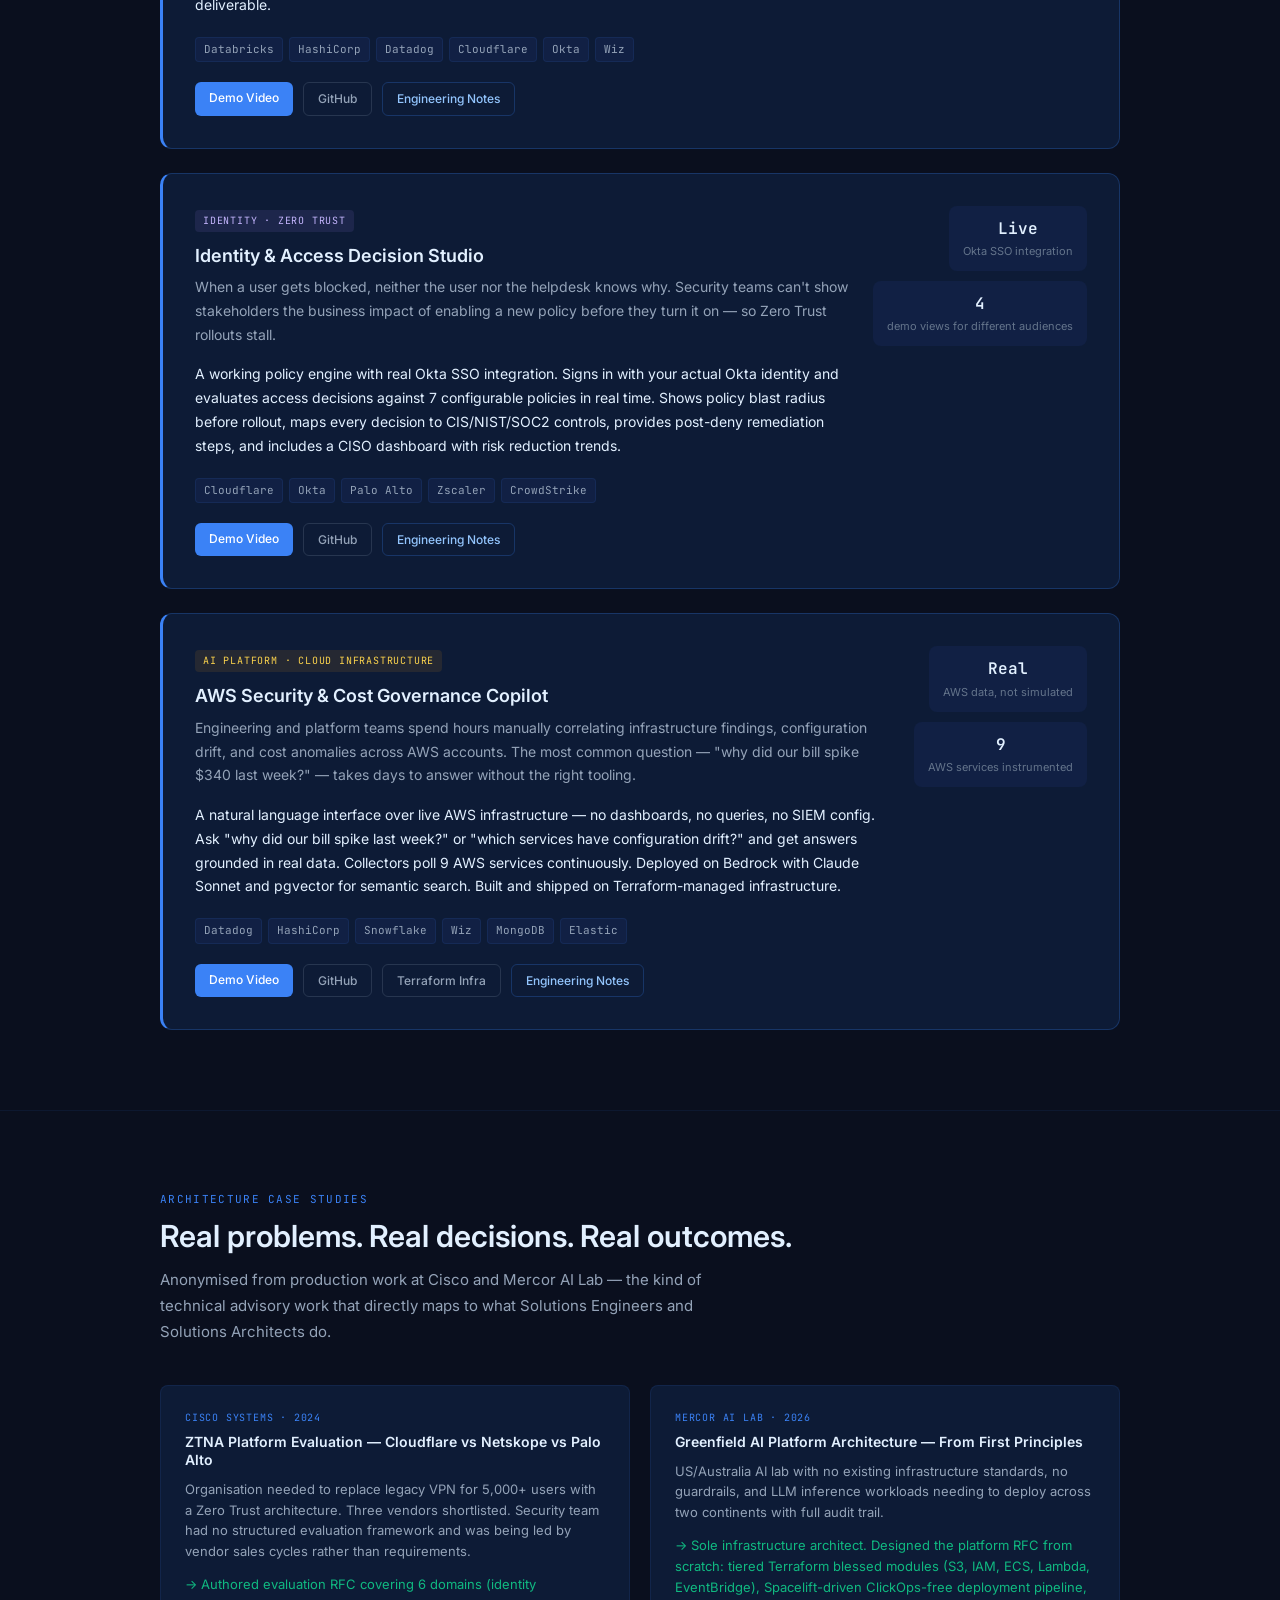
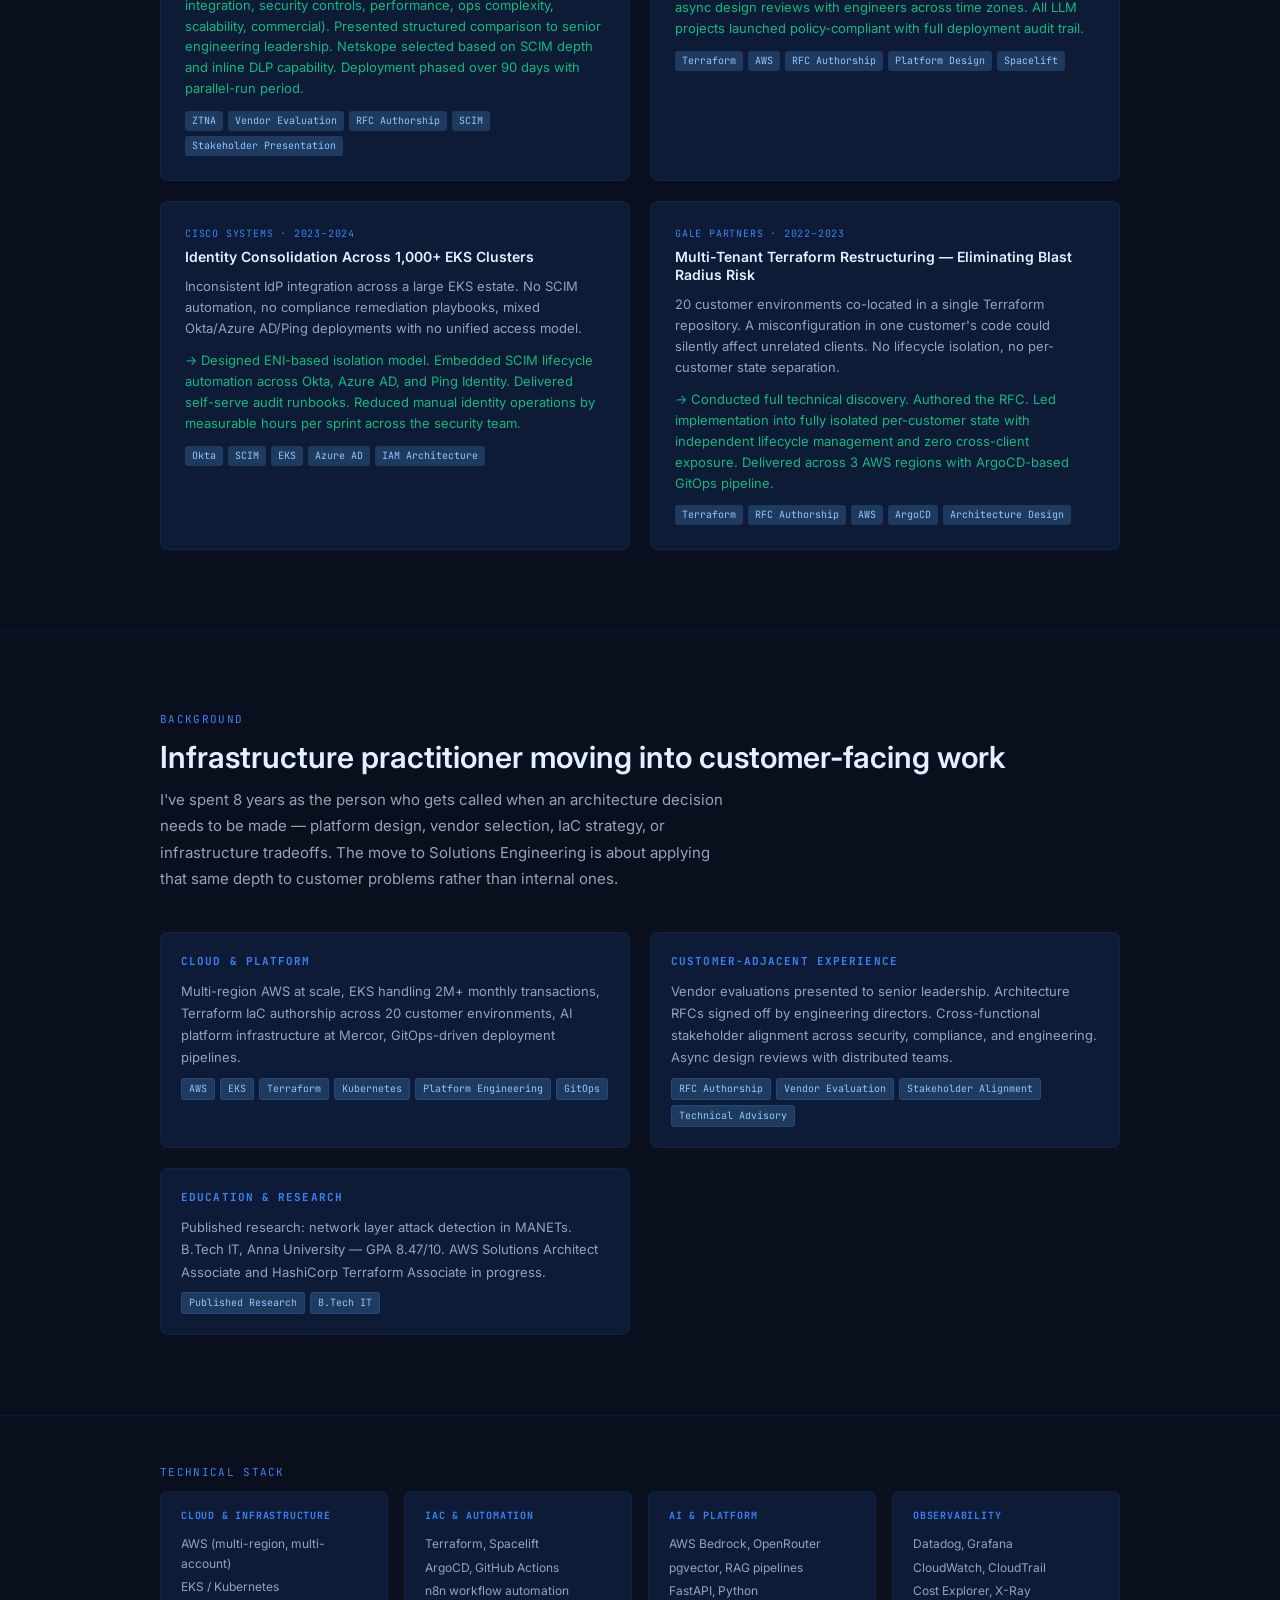
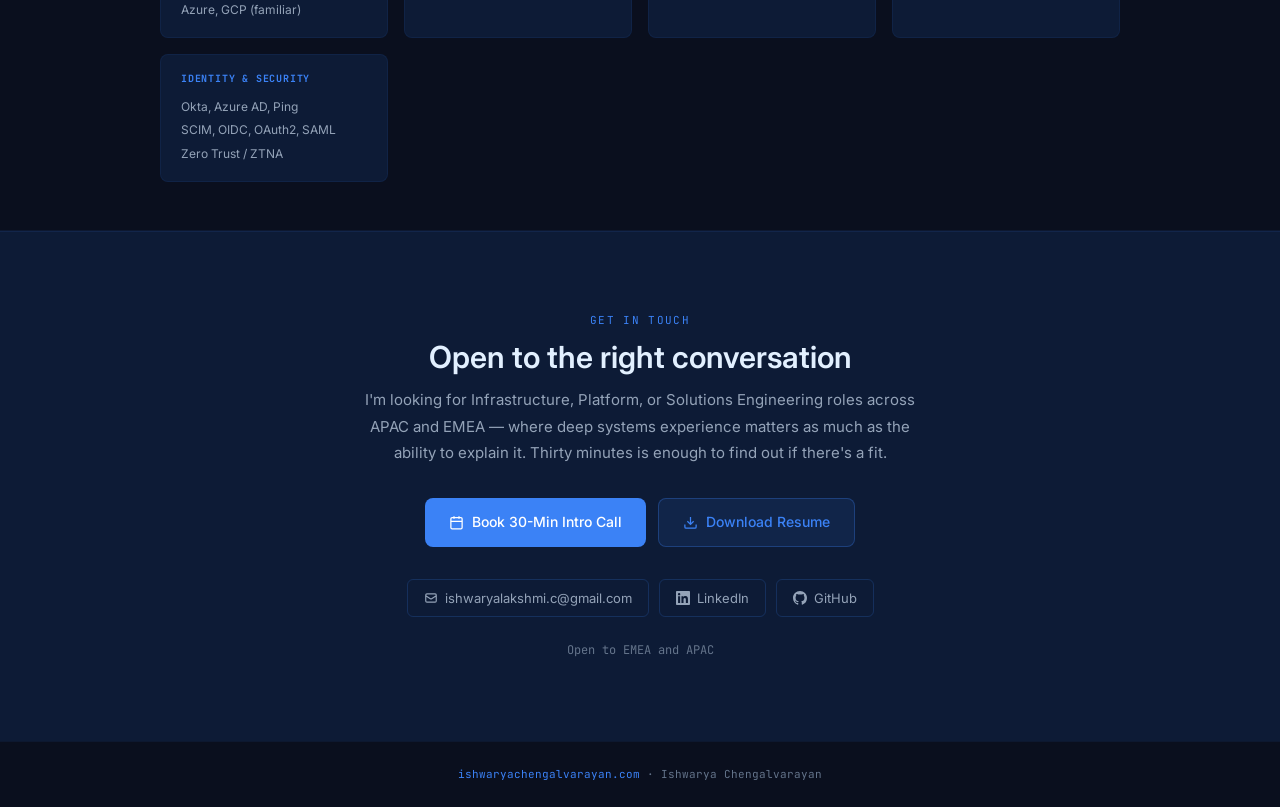
==== commit 18e871ad: "Update index.html" ====
--- a/index.html
+++ b/index.html
@@ -490,7 +490,7 @@
           GitHub
         </a>
       </div>
-      <p class="visa-note">Open to EMEA and APAC · Requires employer-sponsored work visa</p>
+      <p class="visa-note">Open to EMEA and APAC</p>
     </div>
   </div>
 </section>
